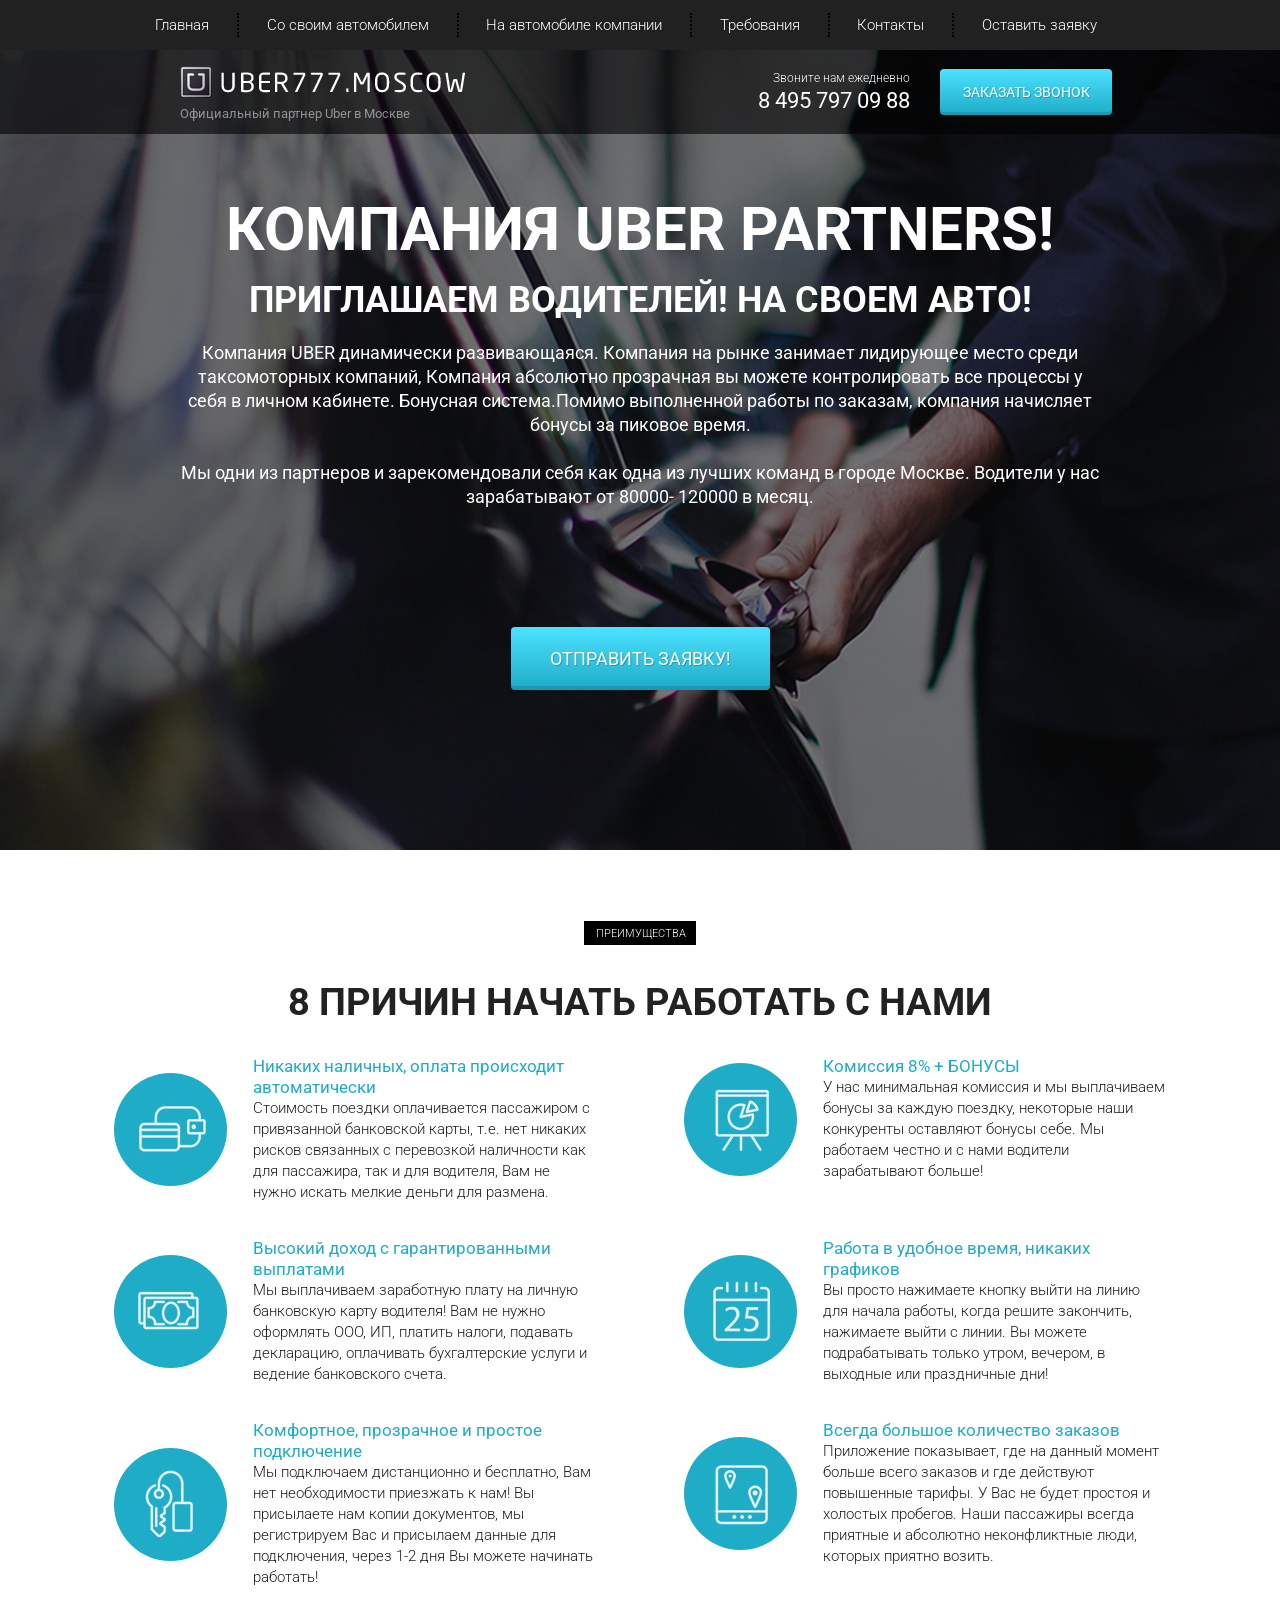
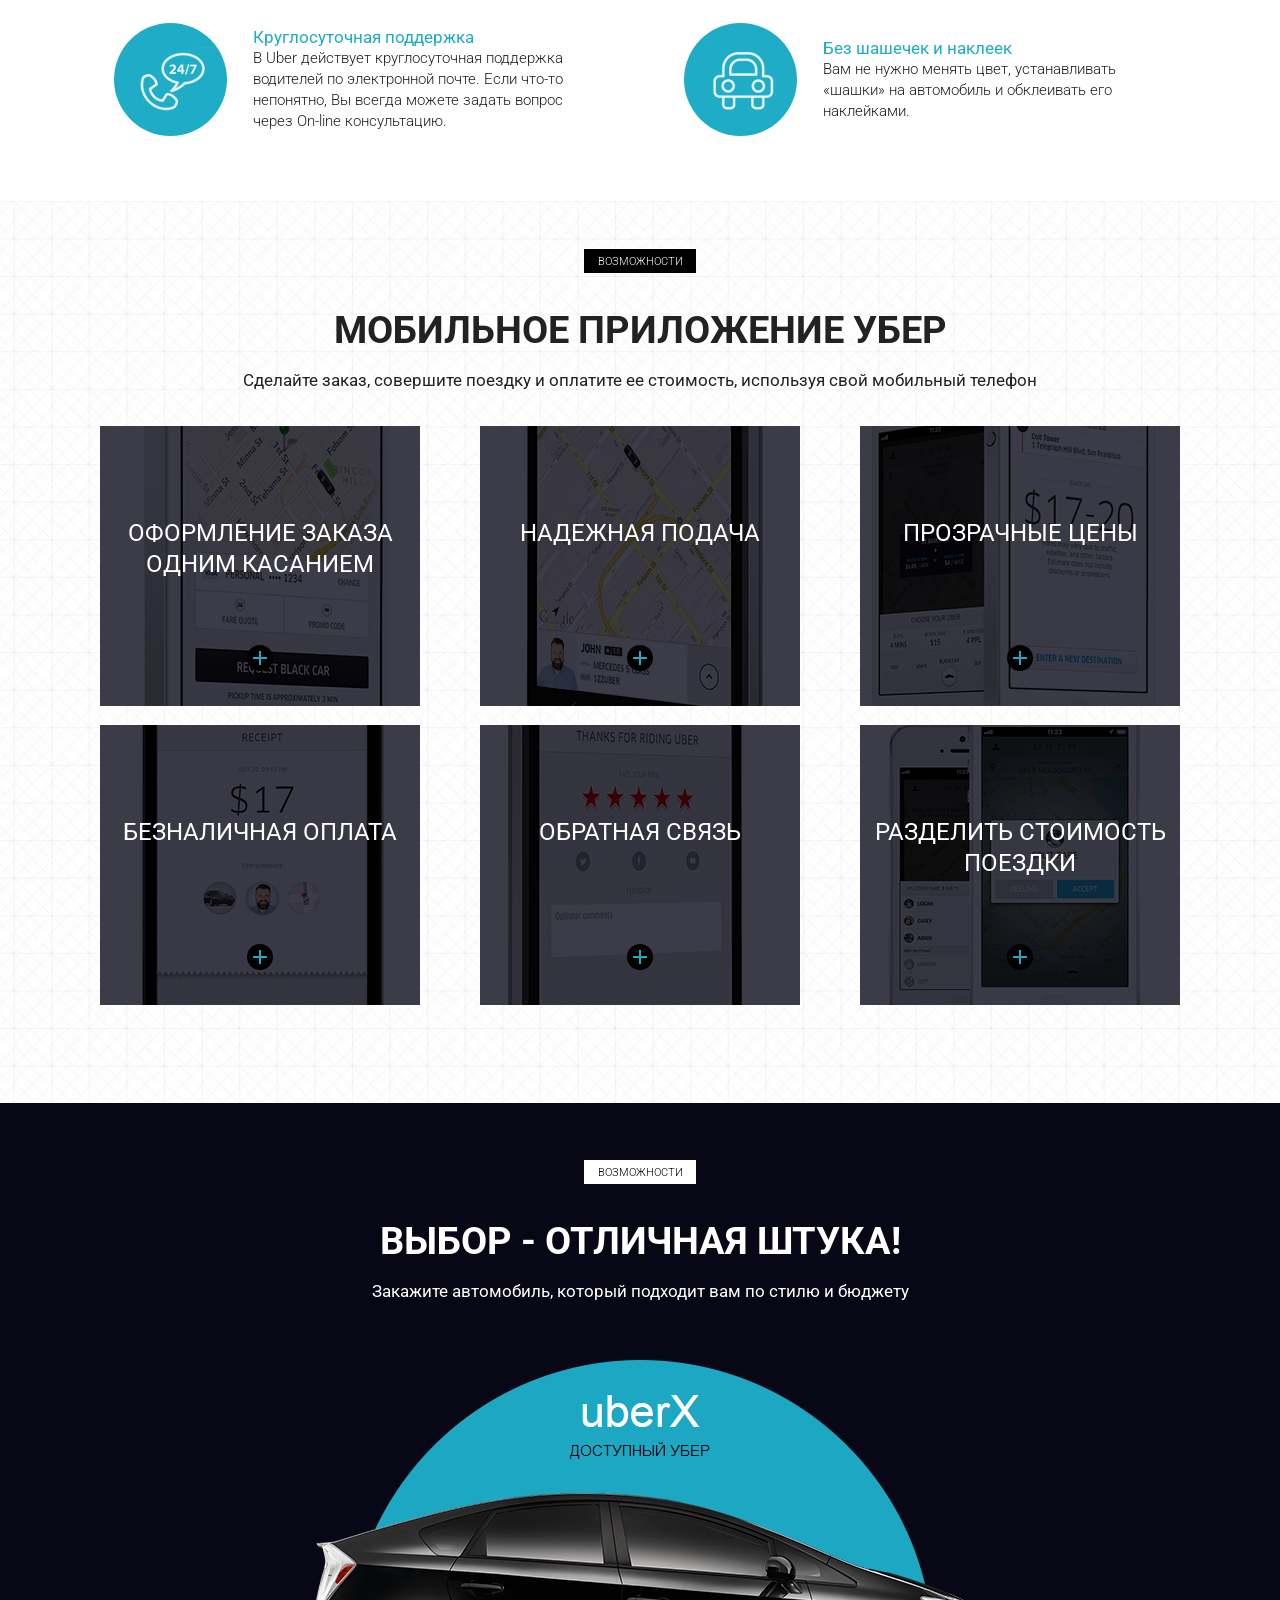
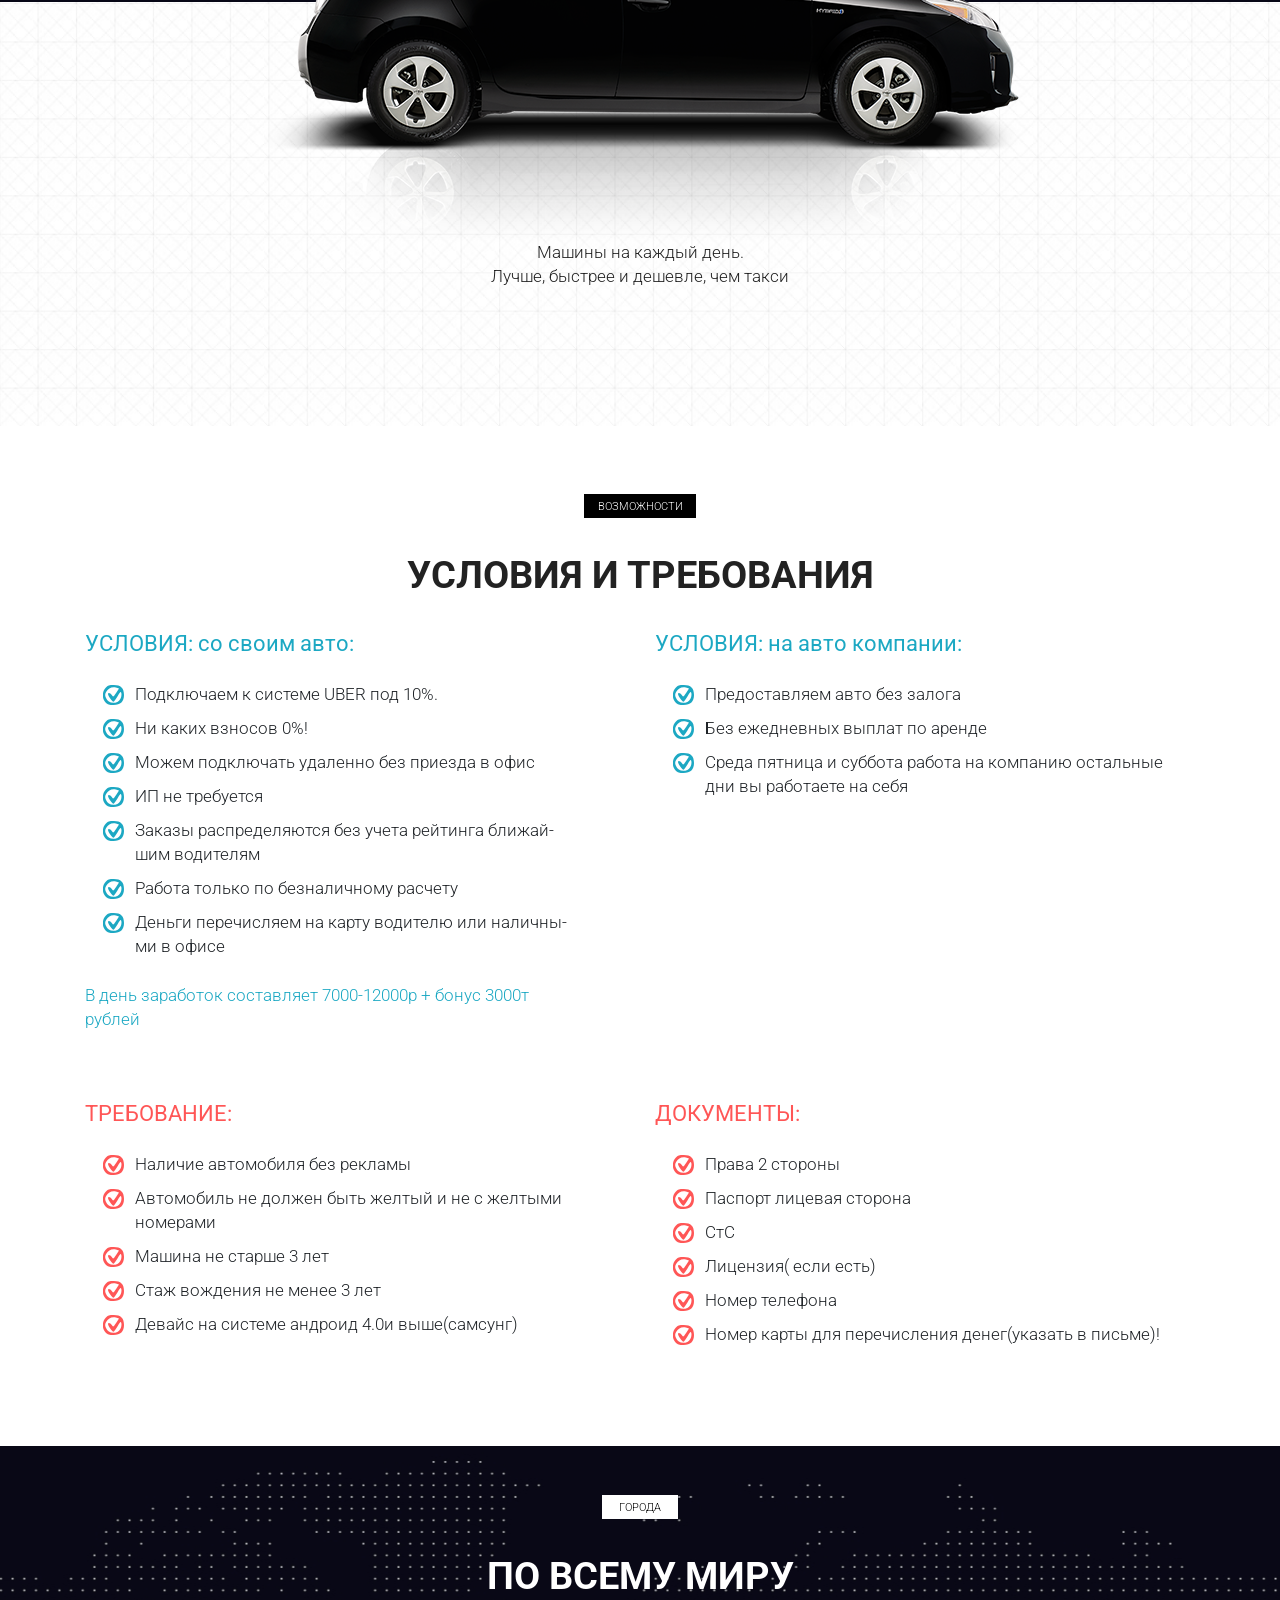
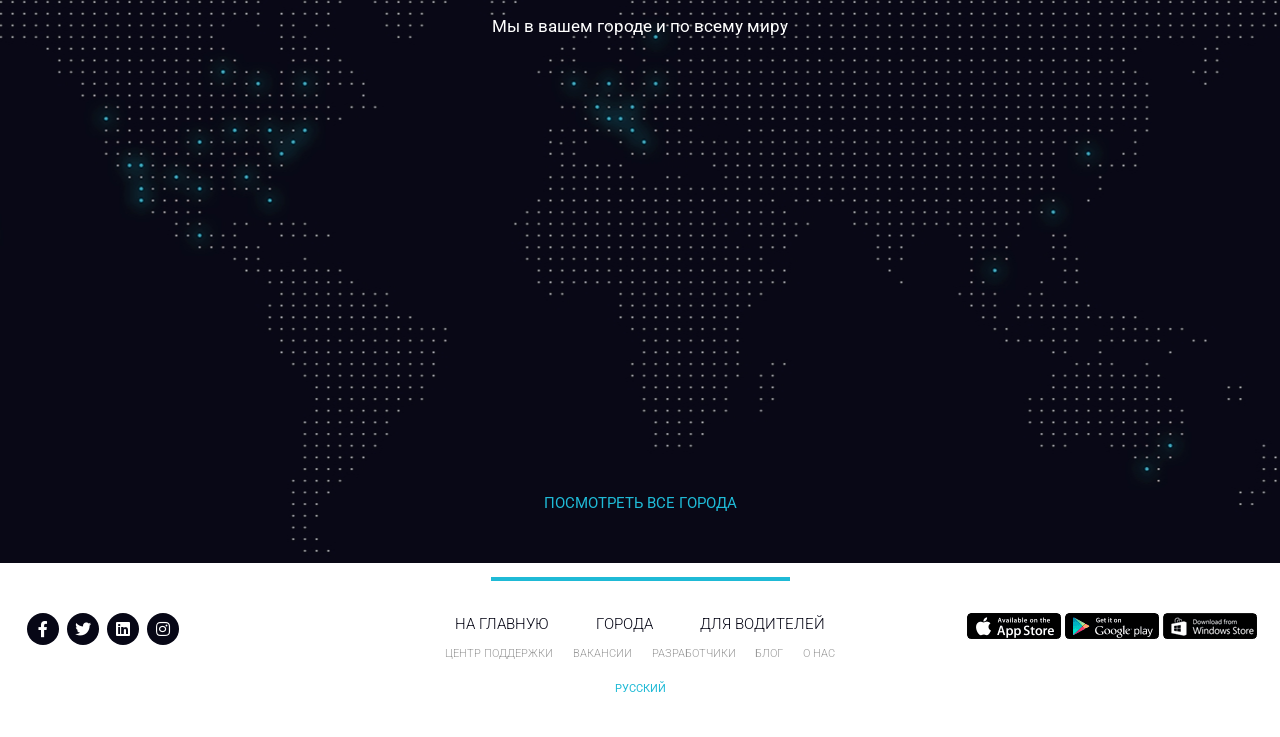
==== index.html @ 76848dfa "Add files via upload" ====
<!DOCTYPE html>
<html lang="ru">

<head>
    <meta charset="UTF-8">
    <meta name="viewport" content="width=device-width, initial-scale=1.0">
    <meta http-equiv="X-UA-Compatible" content="ie=edge">
    <title>Uber</title>
    <link href="https://fonts.googleapis.com/css?family=Roboto:300,400,700&amp;subset=cyrillic-ext" rel="stylesheet">
    <link rel="stylesheet" href="css/bootstrap-reboot.min.css">
    <link rel="stylesheet" href="css/bootstrap-grid.min.css">
    <link rel="stylesheet" href="https://use.fontawesome.com/releases/v5.8.2/css/all.css"
        integrity="sha384-oS3vJWv+0UjzBfQzYUhtDYW+Pj2yciDJxpsK1OYPAYjqT085Qq/1cq5FLXAZQ7Ay" crossorigin="anonymous">
    <link rel="stylesheet" href="css/style.min.css">
</head>

<body>
    <header>
        <nav>
            <div class="container">
                <ul class="menu">
                    <li class="menu_item"><a href="#" class="menu_link">Главная</a></li>
                    <li class="menu_item"><a href="#require" class="menu_link">Со своим автомобилем</a></li>
                    <li class="menu_item"><a href="#require" class="menu_link">На автомобиле компании</a></li>
                    <li class="menu_item"><a href="#" class="menu_link">Требования</a></li>
                    <li class="menu_item"><a href="#" class="menu_link">Контакты</a></li>
                    <li class="menu_item"><a href="#" class="menu_link">Оставить заявку</a></li>
                </ul>
            </div>
            <div class="hamburger">
                <span></span>
                <span></span>
                <span></span>
            </div>
        </nav>
        <div class="subheader">
            <div class="container">
                <div class="row">
                    <div class="col-6 col-md-4 offset-md-1">
                        <a href="#" class="subheader_logo"><img src="icons/logo.png" alt="logo"></a>
                        <div class="subheader_official">Официальный партнер Uber в Москве</div>
                    </div>

                    <div class="xs-hidden col-md-3 offset-md-1 col-xl-2 offset-xl-2">
                        <div class="subheader_call">Звоните нам ежедневно</div>
                        <a href="tel:84957970988" class="subheader_phone">8 495 797 09 88</a>
                    </div>

                    <div class="col-6 col-md-3">
                        <a href="tel:84957970988" class="xs-visible subheader_phone">8 495 797 09 88</a>
                        <button class="subheader_btn">заказать звонок</button>

                    </div>
                </div>
            </div>
        </div>

    </header>

    <section class="promo">
        <div class="container">
            <div class="row">
                <div class="col-md-12 offset-md-0 col-lg-10 offset-lg-1">
                    <h1 class="promo_header">КОМПАНИЯ UBER PARTNERS!</h1>
                    <h2 class="promo_subheader">ПРИГЛАШАЕМ ВОДИТЕЛЕЙ! НА СВОЕМ АВТО!</h2>
                    <div class="promo_descr">
                        Компания UBER динамически развивающаяся. Компания на рынке занимает лидирующее место среди
                        таксомоторных компаний, Компания абсолютно прозрачная вы можете контролировать все процессы у
                        себя в личном кабинете. Бонуcная система.Помимо выполненной работы по заказам, компания
                        начисляет бонусы за
                        пиковое время.
                        <br><br>
                        Мы одни из партнеров и зарекомендовали себя как одна из лучших команд в городе Москве. Водители
                        у нас
                        зарабатывают от 80000- 120000 в месяц.
                    </div>
                    <button class="promo_btn">ОТПРАВИТЬ ЗАЯВКУ!</button>
                </div>
            </div>
        </div>
    </section>

    <section class="reasons">
        <div class="container">
            <div class="label">преимущества</div>
            <h2 class="title">8 причин начать работать с нами</h2>
            <div class="row">
                <div class="col-md-6">
                    <div class="reasons_block">
                        <div class="reasons_round">
                            <img src="icons/reasons/reason_1.png" alt="reason">
                        </div>
                        <div class="reasons_descr">
                            <div class="reasons_subtitle">Никаких наличных, оплата происходит автоматически</div>
                            <div class="reasons_text">
                                Стоимость поездки оплачивается пассажиром с привязанной банковской карты, т.е. нет
                                никаких рисков связанных с перевозкой наличности как для пассажира, так и для водителя,
                                Вам не нужно искать мелкие деньги для размена.
                            </div>
                        </div>
                    </div>
                </div>
                <div class="col-md-6">
                    <div class="reasons_block">
                        <div class="reasons_round">
                            <img src="icons/reasons/reason_2.png" alt="reason">
                        </div>
                        <div class="reasons_descr">
                            <div class="reasons_subtitle">Комиссия 8% + БОНУСЫ</div>
                            <div class="reasons_text">
                                У нас минимальная комиссия и мы выплачиваем бонусы за каждую поездку, некоторые наши
                                конкуренты оставляют бонусы себе. Мы работаем честно и с нами водители зарабатывают
                                больше!
                            </div>
                        </div>
                    </div>
                </div>
                <div class="col-md-6">
                    <div class="reasons_block">
                        <div class="reasons_round">
                            <img src="icons/reasons/reason_3.png" alt="reason">
                        </div>
                        <div class="reasons_descr">
                            <div class="reasons_subtitle">Высокий доход с гарантированными выплатами</div>
                            <div class="reasons_text">
                                Мы выплачиваем заработную плату на личную банковскую карту водителя! Вам не нужно
                                оформлять ООО, ИП, платить налоги, подавать декларацию, оплачивать бухгалтерские услуги
                                и ведение банковского счета.
                            </div>
                        </div>
                    </div>
                </div>
                <div class="col-md-6">
                    <div class="reasons_block">
                        <div class="reasons_round">
                            <img src="icons/reasons/reason_4.png" alt="reason">
                        </div>
                        <div class="reasons_descr">
                            <div class="reasons_subtitle">Работа в удобное время, никаких графиков</div>
                            <div class="reasons_text">
                                Вы просто нажимаете кнопку выйти на линию для начала работы, когда решите закончить,
                                нажимаете выйти с линии. Вы можете подрабатывать только утром, вечером, в выходные или
                                праздничные дни!
                            </div>
                        </div>
                    </div>
                </div>
                <div class="col-md-6">
                    <div class="reasons_block">
                        <div class="reasons_round">
                            <img src="icons/reasons/reason_5.png" alt="reason">
                        </div>
                        <div class="reasons_descr">
                            <div class="reasons_subtitle">Комфортное, прозрачное и простое подключение</div>
                            <div class="reasons_text">
                                Мы подключаем дистанционно и бесплатно, Вам нет необходимости приезжать к нам! Вы
                                присылаете нам копии документов, мы регистрируем Вас и присылаем данные для подключения,
                                через 1-2 дня Вы можете начинать работать!
                            </div>
                        </div>
                    </div>
                </div>
                <div class="col-md-6">
                    <div class="reasons_block">
                        <div class="reasons_round">
                            <img src="icons/reasons/reason_6.png" alt="reason">
                        </div>
                        <div class="reasons_descr">
                            <div class="reasons_subtitle">Всегда большое количество заказов</div>
                            <div class="reasons_text">
                                Приложение показывает, где на данный момент больше всего заказов и где действуют
                                повышенные тарифы. У Вас не будет простоя и холостых пробегов. Наши пассажиры всегда
                                приятные и абсолютно неконфликтные люди, которых приятно возить.
                            </div>
                        </div>
                    </div>
                </div>
                <div class="col-md-6">
                    <div class="reasons_block">
                        <div class="reasons_round">
                            <img src="icons/reasons/reason_7.png" alt="reason">
                        </div>
                        <div class="reasons_descr">
                            <div class="reasons_subtitle">Круглосуточная поддержка</div>
                            <div class="reasons_text">
                                В Uber действует круглосуточная поддержка водителей по электронной почте. Если что-то
                                непонятно, Вы всегда можете задать вопрос через On-line консультацию.
                            </div>
                        </div>
                    </div>
                </div>
                <div class="col-md-6">
                    <div class="reasons_block">
                        <div class="reasons_round">
                            <img src="icons/reasons/reason_8.png" alt="reason">
                        </div>
                        <div class="reasons_descr">
                            <div class="reasons_subtitle">Без шашечек и наклеек</div>
                            <div class="reasons_text">
                                Вам не нужно менять цвет, устанавливать «шашки» на автомобиль и обклеивать его
                                наклейками.
                            </div>
                        </div>
                    </div>
                </div>
            </div>
        </div>
    </section>

    <section class="mobile">
        <div class="container">
            <div class="label">возможности</div>
            <h2 class="title">мобильное приложение убер</h2>
            <div class="subtitle">Сделайте заказ, совершите поездку и оплатите ее стоимость, используя свой мобильный
                телефон</div>

            <div class="row">
                <div class="col-sm-6 col-md-4">
                    <div class="mobile_item mobile_item_1">
                        <div class="mobile_item_subtitle">
                            оформление заказа одним касанием
                        </div>
                        <div class="mobile_item_plus"></div>
                    </div>
                </div>
                <div class="col-sm-6 col-md-4">
                    <div class="mobile_item mobile_item_2">
                        <div class="mobile_item_subtitle">
                            надежная подача
                        </div>
                        <div class="mobile_item_plus"></div>
                    </div>
                </div>
                <div class="col-sm-6 col-md-4">
                    <div class="mobile_item mobile_item_3">
                        <div class="mobile_item_subtitle">
                            прозрачные цены
                        </div>
                        <div class="mobile_item_plus"></div>
                    </div>
                </div>
                <div class="col-sm-6 col-md-4">
                    <div class="mobile_item mobile_item_4">
                        <div class="mobile_item_subtitle">
                            безналичная оплата
                        </div>
                        <div class="mobile_item_plus"></div>
                    </div>
                </div>
                <div class="col-sm-6 col-md-4">
                    <div class="mobile_item mobile_item_5">
                        <div class="mobile_item_subtitle">
                            обратная связь
                        </div>
                        <div class="mobile_item_plus"></div>
                    </div>
                </div>
                <div class="col-sm-6 col-md-4">
                    <div class="mobile_item mobile_item_6">
                        <div class="mobile_item_subtitle">
                            разделить стоимость поездки
                        </div>
                        <div class="mobile_item_plus"></div>
                    </div>
                </div>
            </div>
        </div>
    </section>

    <section class="choice">
        <div class="container">
            <div class="black"></div>
            <div class="label label_white">возможности</div>
            <h2 class="title title_white title_white_not">Выбор - отличная штука!</h2>
            <div class="subtitle subtitle_white subtitle_white_not">Закажите автомобиль, который подходит вам по стилю и
                бюджету</div>

            <img src="img/car.png" alt="uber car" class="choice_img">
            <div class="choice_descr">
                Машины на каждый день.<br>
                Лучше, быстрее и дешевле, чем такси
            </div>
        </div>
    </section>

    <section class="require" id="require">
        <div class="container">
            <div class="label">возможности</div>
            <h2 class="title">условия и требования</h2>
            <div class="row">
                <div class="col-md-6">
                    <div class="require_block">
                        <div class="require_title">
                            УСЛОВИЯ: со своим авто:
                        </div>
                        <ul class="require_list">
                            <li>Подключаем к системе UBER под 10%.</li>
                            <li>
                                Ни каких взносов 0%!
                            </li>
                            <li>
                                Можем подключать удаленно без приезда в офис
                            </li>
                            <li>
                                ИП не требуется
                            </li>
                            <li>
                                Заказы распределяются без учета рейтинга ближай-<br>шим водителям
                            </li>
                            <li>
                                Работа только по безналичному расчету
                            </li>
                            <li>
                                Деньги перечисляем на карту водителю или наличны-<br>ми в офисе
                            </li>
                        </ul>
                        <div class="require_descr">
                            В день заработок составляет 7000-12000р + бонус 3000т<br> рублей
                        </div>
                    </div>
                </div>
                <div class="col-md-6">
                    <div class="require_block">
                        <div class="require_title">
                            УСЛОВИЯ: на авто компании:
                        </div>
                        <ul class="require_list">
                            <li>
                                Предоставляем авто без залога
                            </li>
                            <li>
                                Без ежедневных выплат по аренде
                            </li>
                            <li>
                                Среда пятница и суббота работа на компанию остальные дни вы работаете на себя
                            </li>
                        </ul>
                    </div>
                </div>
                <div class="col-md-6">
                    <div class="require_block require_block_nmb warning">
                        <div class="require_title">
                            ТРЕБОВАНИЕ:
                        </div>
                        <ul class="require_list">
                            <li>
                                Наличие автомобиля без рекламы
                            </li>
                            <li>
                                Автомобиль не должен быть желтый и не с желтыми номерами
                            </li>
                            <li>
                                Машина не старше 3 лет
                            </li>
                            <li>
                                Стаж вождения не менее 3 лет
                            </li>
                            <li>
                                Девайс на системе андроид 4.0и выше(самсунг)
                            </li>
                        </ul>
                    </div>
                </div>
                <div class="col-md-6">
                    <div class="require_block require_block_nmb warning">
                        <div class="require_title">
                            ДОКУМЕНТЫ:
                        </div>
                        <ul class="require_list">
                            <li>
                                Права 2 стороны
                            </li>
                            <li>
                                Паспорт лицевая сторона
                            </li>
                            <li>
                                СтС
                            </li>
                            <li>
                                Лицензия( если есть)
                            </li>
                            <li>
                                Номер телефона
                            </li>
                            <li>
                                Номер карты для перечисления денег(указать в письме)!
                            </li>
                        </ul>
                    </div>
                </div>
            </div>
        </div>
    </section>

    <section class="world">
        <div class="container">
            <div class="label label_white label_min">города</div>
            <h2 class="title title_white">По всему миру</h2>
            <div class="subtitle subtitle_white">Мы в вашем городе и по всему миру</div>

            <a href="#" class="world_link">посмотреть все города</a>
        </div>
    </section>

    <footer>
        <div class="footer_divider"></div>
        <div class="footer_wrapper">
            <!-- Если не оборачивать каждый блок в обертку - получится криво -->
            <div>
                <div class="footer_social">
                    <a href="#" class="footer_social_item">
                        <i class="fab fa-facebook-f"></i>
                    </a>
                    <a href="#" class="footer_social_item">
                        <i class="fab fa-twitter"></i>
                    </a>
                    <a href="#" class="footer_social_item">
                        <i class="fab fa-linkedin"></i>
                    </a>
                    <a href="#" class="footer_social_item">
                        <i class="fab fa-instagram"></i>
                    </a>
                </div>
            </div>
            <div>
                <div class="footer_links">
                    <div class="footer_links_main">
                        <a href="#">на главную</a>
                        <a href="#">города</a>
                        <a href="#">для водителей</a>
                    </div>
                    <div class="footer_links_sub">
                        <a href="#">центр поддержки</a>
                        <a href="#">вакансии</a>
                        <a href="#">разработчики</a>
                        <a href="#">блог</a>
                        <a href="#">о нас</a>
                    </div>
                    <a href="#" class="footer_links_lang">Русский</a>
                </div>
            </div>
            <div>
                <div class="footer_mobile">
                    <a href="#">
                        <img src="img/app_store.png" alt="App Store">
                    </a>
                    <a href="#">
                        <img src="img/google_play.png" alt="Google play">
                    </a>
                    <a href="#">
                        <img src="img/windows_store.png" alt="Windows store">
                    </a>
                </div>
            </div>
        </div>
    </footer>
    <script src="js/script.js"></script>
</body>

</html>
---- css/style.min.css ----
*{font-family:'Roboto', sans-serif}header{position:relative;height:50px}nav{position:fixed;width:100%;height:50px;background-color:#212121;z-index:5}.hamburger{display:none}.menu{display:-webkit-box;display:-ms-flexbox;display:flex;-webkit-box-pack:justify;-ms-flex-pack:justify;justify-content:space-between;padding:13px 70px;margin:0;list-style-type:none}.menu_link{color:#ffffff;font-size:15px;font-weight:300}.menu_link:hover{text-decoration:none;color:#1eacc7}.menu_item{border-right:2px dotted black;padding-right:28px}.menu_item:last-child{border-right:none}.subheader{position:absolute;top:50px;width:100%;height:84px;background-color:rgba(0,0,0,0.6)}.subheader_logo{display:block;max-width:100%;margin-top:16px}.subheader_official{margin-top:6px;opacity:0.5;color:#ffffff;font-size:13px;font-weight:400}.subheader_call{color:#ffffff;font-size:12px;font-weight:300;margin-top:19px;text-align:right}.subheader_phone{display:block;margin-top:8px;color:#ffffff;font-size:22px;font-weight:400;text-transform:uppercase;text-align:right;line-height:12px}.subheader_phone:hover{text-decoration:none;color:#fff}.subheader_btn{margin-top:19px;width:172px;height:46px;-webkit-box-shadow:inset 0 -3px 0 rgba(0,0,0,0.12);box-shadow:inset 0 -3px 0 rgba(0,0,0,0.12);border:none;border-radius:4px;background-image:-webkit-gradient(linear, left bottom, left top, from(#1eacc7), to(#4ce2ff));background-image:linear-gradient(to top, #1eacc7 0%, #4ce2ff 100%);text-shadow:1px 1px 0 rgba(0,0,0,0.21);color:#ffffff;font-size:14px;font-weight:400;text-transform:uppercase}.subheader_btn:hover{background-image:none;background-color:#1eacc7}.promo{min-height:800px;background:url("../img/bg/main_bg.jpg") center center/cover no-repeat;padding:150px 0 135px 0}.promo_header{color:#ffffff;font-weight:700;text-transform:uppercase;font-size:60px;line-height:60px;margin:0;text-align:center}.promo_subheader{color:#ffffff;font-weight:700;text-transform:uppercase;font-size:36px;line-height:36px;margin:0;margin-top:22px;text-align:center}.promo_descr{color:#ffffff;font-size:18px;font-weight:400;line-height:24px;text-align:center;margin-top:23px}.promo_btn{display:block;margin:118px auto 0 auto;width:259px;height:63px;-webkit-box-shadow:inset 0 -4px 0 rgba(0,0,0,0.12);box-shadow:inset 0 -4px 0 rgba(0,0,0,0.12);border:none;border-radius:4px;background-image:-webkit-gradient(linear, left bottom, left top, from(#1eacc7), to(#4ce2ff));background-image:linear-gradient(to top, #1eacc7 0%, #4ce2ff 100%);text-shadow:1px 1px 0 rgba(0,0,0,0.21);color:#ffffff;font-size:18px;font-weight:400;text-transform:uppercase}.promo_btn:hover{background-image:none;background-color:#1eacc7}.reasons{padding:71px 0 65px 0}.reasons_block{display:-webkit-box;display:-ms-flexbox;display:flex;-webkit-box-pack:center;-ms-flex-pack:center;justify-content:center;-webkit-box-align:center;-ms-flex-align:center;align-items:center;margin-top:35px}.reasons_round{display:-webkit-box;display:-ms-flexbox;display:flex;-webkit-box-pack:center;-ms-flex-pack:center;justify-content:center;-webkit-box-align:center;-ms-flex-align:center;align-items:center;margin-right:26px;width:113px;height:113px;background-color:#1eacc7;border-radius:100%}.reasons_descr{width:343px}.reasons_subtitle{line-height:21px;color:#1eacc7;font-size:17px;font-weight:400}.reasons_text{color:#202020;font-size:15px;font-weight:300;line-height:21px}.label{position:relative;margin:0 auto;height:24px;width:112px;padding:5px 12px;background-color:#000000;color:#ffffff;font-size:11px;font-weight:300;text-transform:uppercase;text-align:center;z-index:2}.label_white{background-color:#fff;color:#000}.label_min{width:76px}.title{position:relative;margin-bottom:0;margin-top:38px;color:#222222;font-size:38px;line-height:38px;font-weight:700;text-transform:uppercase;text-align:center;z-index:2}.title_white{color:#fff}.subtitle{position:relative;margin-top:19px;color:#222222;font-size:17px;font-weight:400;text-align:center;z-index:2}.subtitle_white{color:#fff}.mobile{min-height:864px;padding:48px 0 79px 0;background:url("../img/bg/mobile_app.png") center center/cover no-repeat}.mobile .row{margin-top:32px}.mobile_item{position:relative;width:320px;height:280px;margin:0 auto;margin-bottom:19px;padding-top:92px}.mobile_item_1{background:url("../img/bg/mobile_screen_1.jpg") center center/cover no-repeat}.mobile_item_2{background:url("../img/bg/mobile_screen_2.jpg") center center/cover no-repeat}.mobile_item_3{background:url("../img/bg/mobile_screen_3.jpg") center center/cover no-repeat}.mobile_item_4{background:url("../img/bg/mobile_screen_4.jpg") center center/cover no-repeat}.mobile_item_5{background:url("../img/bg/mobile_screen_5.jpg") center center/cover no-repeat}.mobile_item_6{background:url("../img/bg/mobile_screen_6.jpg") center center/cover no-repeat}.mobile_item_subtitle{color:#ffffff;font-size:24px;font-weight:400;line-height:31px;text-transform:uppercase;text-align:center}.mobile_item_plus{display:-webkit-box;display:-ms-flexbox;display:flex;-webkit-box-pack:center;-ms-flex-pack:center;justify-content:center;-webkit-box-align:center;-ms-flex-align:center;align-items:center;position:absolute;bottom:35px;left:50%;-webkit-transform:translateX(-50%);transform:translateX(-50%);width:26px;height:26px;background-color:#000000;margin:0 auto;border-radius:100%;cursor:pointer}.mobile_item_plus:before{content:'';display:block;width:14px;height:2px;background-color:#1eacc7;-webkit-transition:0.3s all;transition:0.3s all}.mobile_item_plus:after{content:'';position:absolute;left:50%;-webkit-transform:translateX(-50%);transform:translateX(-50%);display:block;height:14px;width:2px;background-color:#1eacc7;-webkit-transition:0.3s all;transition:0.3s all}.mobile_item_plus:hover:before,.mobile_item_plus:hover:after{background-color:#ff5656}.choice{position:relative;min-height:895px;padding:57px 0 138px 0;background:url("../img/bg/mobile_app.png") center center/cover no-repeat}.choice .black{position:absolute;top:0;left:0;height:499px;width:100%;background-color:#070716;z-index:1}.choice_img{position:relative;display:block;margin:56px auto 0 auto;z-index:2}.choice_descr{text-align:center;color:#222222;font-size:17px;font-weight:300;line-height:24px}.require{padding:68px 0 84px 0}.require_block{margin:33px 0}.require_block_nmb{margin-bottom:0px}.require_title{color:#1ca8c3;font-size:22px;font-weight:400}.require_list{list-style-type:none;padding-left:50px;margin-top:22px}.require_list li{position:relative;font-size:17px;font-weight:300;line-height:24px;margin-bottom:10px}.require_list li:before{content:'';display:block;position:absolute;left:-32px;top:3px;width:21px;height:20px;background:url("../icons/check_blue.svg") center center/cover no-repeat}.require_descr{margin-top:25px;font-size:17px;font-weight:300;line-height:24px;color:#1ca8c3}.require .warning .require_title{color:#ff5656}.require .warning .require_list li:before{background:url("../icons/check_red.svg") center center/cover no-repeat}.world{position:relative;min-height:717px;padding:49px 0;background:url("../img/bg/map.jpg") center center/cover no-repeat}.world_link{position:absolute;left:50%;-webkit-transform:translateX(-50%);transform:translateX(-50%);bottom:49px;text-align:center;font-size:15px;font-weight:400;text-transform:uppercase;color:#1fbad6}.world_link:hover{text-decoration:none;color:#fff}footer{padding:14px 23px 39px 23px}footer a:hover{text-decoration:none}.footer_divider{width:299px;height:4px;background-color:#1fbad6;margin:0 auto}.footer_wrapper{display:-webkit-box;display:-ms-flexbox;display:flex;-webkit-box-pack:justify;-ms-flex-pack:justify;justify-content:space-between;-webkit-box-align:start;-ms-flex-align:start;align-items:flex-start;padding-top:32px}.footer_wrapper>div{width:33%}.footer_wrapper>div:nth-child(3){display:-webkit-box;display:-ms-flexbox;display:flex;-webkit-box-pack:end;-ms-flex-pack:end;justify-content:flex-end}.footer_social{width:160px;display:-webkit-box;display:-ms-flexbox;display:flex;-webkit-box-pack:justify;-ms-flex-pack:justify;justify-content:space-between}.footer_social_item{display:-webkit-box;display:-ms-flexbox;display:flex;-webkit-box-pack:center;-ms-flex-pack:center;justify-content:center;-webkit-box-align:center;-ms-flex-align:center;align-items:center;margin:0 4px;width:32px;height:32px;background-color:#070716;border-radius:100%}.footer_social_item i{color:#fff}.footer_links{width:390px;margin:0 auto}.footer_links_main{display:-webkit-box;display:-ms-flexbox;display:flex;-webkit-box-pack:justify;-ms-flex-pack:justify;justify-content:space-between;padding:0 10px}.footer_links_main a{color:#070716;font-size:15px;font-weight:300;text-transform:uppercase}.footer_links_sub{display:-webkit-box;display:-ms-flexbox;display:flex;-webkit-box-pack:justify;-ms-flex-pack:justify;justify-content:space-between;margin-top:10px}.footer_links_sub a{color:#999999;font-size:11px;font-weight:300;text-transform:uppercase}.footer_links_lang{display:block;margin:0 auto;color:#1fbad6;font-size:11px;font-weight:400;margin-top:19px;text-transform:uppercase;text-align:center}.xs-visible{display:none}@media (max-width: 1200px){.menu_item{padding-right:20px}.menu_link{font-size:13px}.promo_header{font-size:50px}.reasons_descr{width:315px}.reasons_block{-webkit-box-align:start;-ms-flex-align:start;align-items:flex-start}.mobile_item{width:290px}.mobile_item_subtitle{font-size:20px}.choice{padding:57px 0;min-width:840px}.require br{display:none}.footer_wrapper>div{width:47%}.footer_wrapper>div:nth-child(1){width:25%}.footer_wrapper>div:nth-child(3){width:25%;display:-webkit-box;display:-ms-flexbox;display:flex;-webkit-box-pack:end;-ms-flex-pack:end;justify-content:flex-end}.footer_mobile{display:-webkit-box;display:-ms-flexbox;display:flex}.footer_mobile a{margin:0 3px}.footer_mobile a img{width:100%}}@media (max-width: 991px){.menu_item{padding-right:8px}.menu_link{font-size:10px}.subheader_logo img{width:100%}.subheader_official{font-size:11px}.subheader_phone{font-size:18px}.subheader_btn{width:100%;margin-top:21px;height:40px}.promo_header{font-size:40px}.promo_subheader{font-size:27px}.reasons_descr{margin-top:20px}.reasons_round{margin-right:0}.reasons_block{-webkit-box-orient:vertical;-webkit-box-direction:normal;-ms-flex-direction:column;flex-direction:column;-webkit-box-align:center;-ms-flex-align:center;align-items:center}.mobile{min-height:830px;padding:35px 0 60px 0}.mobile_item{width:215px;height:235px}.mobile_item_subtitle{line-height:25px;font-size:16px}.choice{min-width:100%;min-height:720px}.choice_img{width:100%}.footer_links_main{-webkit-box-pack:start;-ms-flex-pack:start;justify-content:flex-start}.footer_links_main a{margin-right:24px}.footer_links_sub{-webkit-box-pack:start;-ms-flex-pack:start;justify-content:flex-start}.footer_links_sub a{margin-right:10px}}@media (max-width: 767px){.title{font-size:27px}.menu{position:fixed;-webkit-box-orient:vertical;-webkit-box-direction:normal;-ms-flex-direction:column;flex-direction:column;-webkit-box-pack:center;-ms-flex-pack:center;justify-content:center;-webkit-box-align:center;-ms-flex-align:center;align-items:center;top:0;left:-100%;width:50%;height:100vh;padding:20px 15px;background-color:rgba(0,0,0,0.8);-webkit-transition:0.6s all;transition:0.6s all}.menu_active{left:0}.menu_item{padding-right:0;border:none;margin:10px 0}.menu_link{font-size:20px}.choice_img{width:100%}.hamburger{display:block;position:absolute;right:10px;top:50%;-webkit-transform:translateY(-50%);transform:translateY(-50%);width:26px;height:12px}.hamburger span{display:block;height:2px;width:100%;background-color:#fff;margin-bottom:2px;-webkit-transition:0.5s all;transition:0.5s all}.hamburger_active span{margin-bottom:-2px}.hamburger_active span:nth-child(1){-webkit-transform:translateY(3px) rotate(-45deg);transform:translateY(3px) rotate(-45deg)}.hamburger_active span:nth-child(2){display:none}.hamburger_active span:nth-child(3){-webkit-transform:translateY(3px) rotate(45deg);transform:translateY(3px) rotate(45deg)}.xs-hidden{display:none}.xs-visible{display:block}.subheader_phone{display:block;font-weight:400;font-size:16px;text-transform:uppercase;color:#FFFFFF;text-align:center;margin-top:10px}.subheader_btn{display:block;width:200px;height:40px;margin:0 auto;margin-top:10px}.promo_header{line-height:45px}.reasons{padding:70px 0 40px 0}.reasons_descr{width:85%}.reasons_subtitle{text-align:center}.mobile_item{width:240px}.choice{min-height:720px}footer{position:relative;min-height:254px;padding:18px 10px 29px 10px}footer .footer_divider{width:255px}footer .footer_social{position:absolute;width:165px;bottom:72px;right:50%;-webkit-transform:translateX(50%);transform:translateX(50%)}footer .footer_wrapper>div:nth-child(3){width:100%;-webkit-box-pack:center;-ms-flex-pack:center;justify-content:center;margin-top:55px}footer .footer_mobile{width:260px;height:24px}footer .footer_wrapper{display:block;padding-top:23px}footer .footer_wrapper>div{width:100%}footer .footer_links{width:100%}footer .footer_links_main{-webkit-box-pack:justify;-ms-flex-pack:justify;justify-content:space-between;padding:0 60px}footer .footer_links_main a{font-size:14px;margin:0 auto}footer .footer_links_sub{width:246px;-ms-flex-wrap:wrap;flex-wrap:wrap;-webkit-box-pack:justify;-ms-flex-pack:justify;justify-content:space-between;margin:20px auto 0}}@media (max-width: 575px){nav{height:30px}header{height:30px}.subheader{height:60px;top:30px}.subheader_official{display:none}.subheader_logo{margin-top:18px}.subheader_phone{font-weight:400;font-size:11px;margin-top:13px;text-transform:uppercase}.subheader_btn{width:110px;height:20px;font-size:9px;margin-top:8px}.promo{min-height:400px;padding:73px 0 35px 0}.promo_descr{display:none}.promo_header{font-size:30px;padding:0 24px;line-height:35px}.promo_subheader{font-size:20px;padding:0 10px;margin-top:33px;line-height:30px}.promo_btn{width:210px;height:50px;margin-top:72px}.menu{width:85%}.menu_item{width:100%;text-align:center;padding:5px 0}.menu_link{display:block}.reasons{padding:22px 0 36px 0}.reasons_block{margin-top:26px}.reasons_round{width:100px;height:100px}.reasons_descr{width:100%;margin-top:24px}.title{margin-top:16px;font-size:15px;line-height:16px}.title_white_not{display:none}.subtitle_white_not{display:none}.subtitle{font-size:15px;margin-top:15px}.mobile{padding:35px 0 27px 0}.mobile_item{padding:92px 5px 0 5px}.mobile_item_subtitle{font-size:14px}.choice{padding:25px 0;min-height:392px}.choice .black{height:392px}.choice_descr{position:relative;color:#fff;z-index:2}.require{padding:23px 0 30px 0}.require_title{font-size:16px}.require_list li{font-size:13px;line-height:20px}.require_descr{font-size:14px;margin-top:20px}.require_block{margin:20px 0}.world{min-height:360px;padding:24px 0 29px 0}.world_link{font-size:12px;bottom:30px}footer{position:relative;min-height:254px;padding:18px 10px 29px 10px}footer .footer_divider{width:255px}footer .footer_social{position:absolute;width:165px;bottom:72px;right:50%;-webkit-transform:translateX(50%);transform:translateX(50%)}footer .footer_wrapper>div:nth-child(3){width:100%;-webkit-box-pack:center;-ms-flex-pack:center;justify-content:center;margin-top:55px}footer .footer_mobile{width:260px;height:24px}footer .footer_wrapper{display:block;padding-top:23px}footer .footer_wrapper>div{width:100%}footer .footer_links{width:100%}footer .footer_links_main{padding:0px}footer .footer_links_main a{font-size:14px}footer .footer_links_sub{width:246px;-ms-flex-wrap:wrap;flex-wrap:wrap;-webkit-box-pack:justify;-ms-flex-pack:justify;justify-content:space-between;margin:0 auto}}
/*# sourceMappingURL=style.min.css.map */
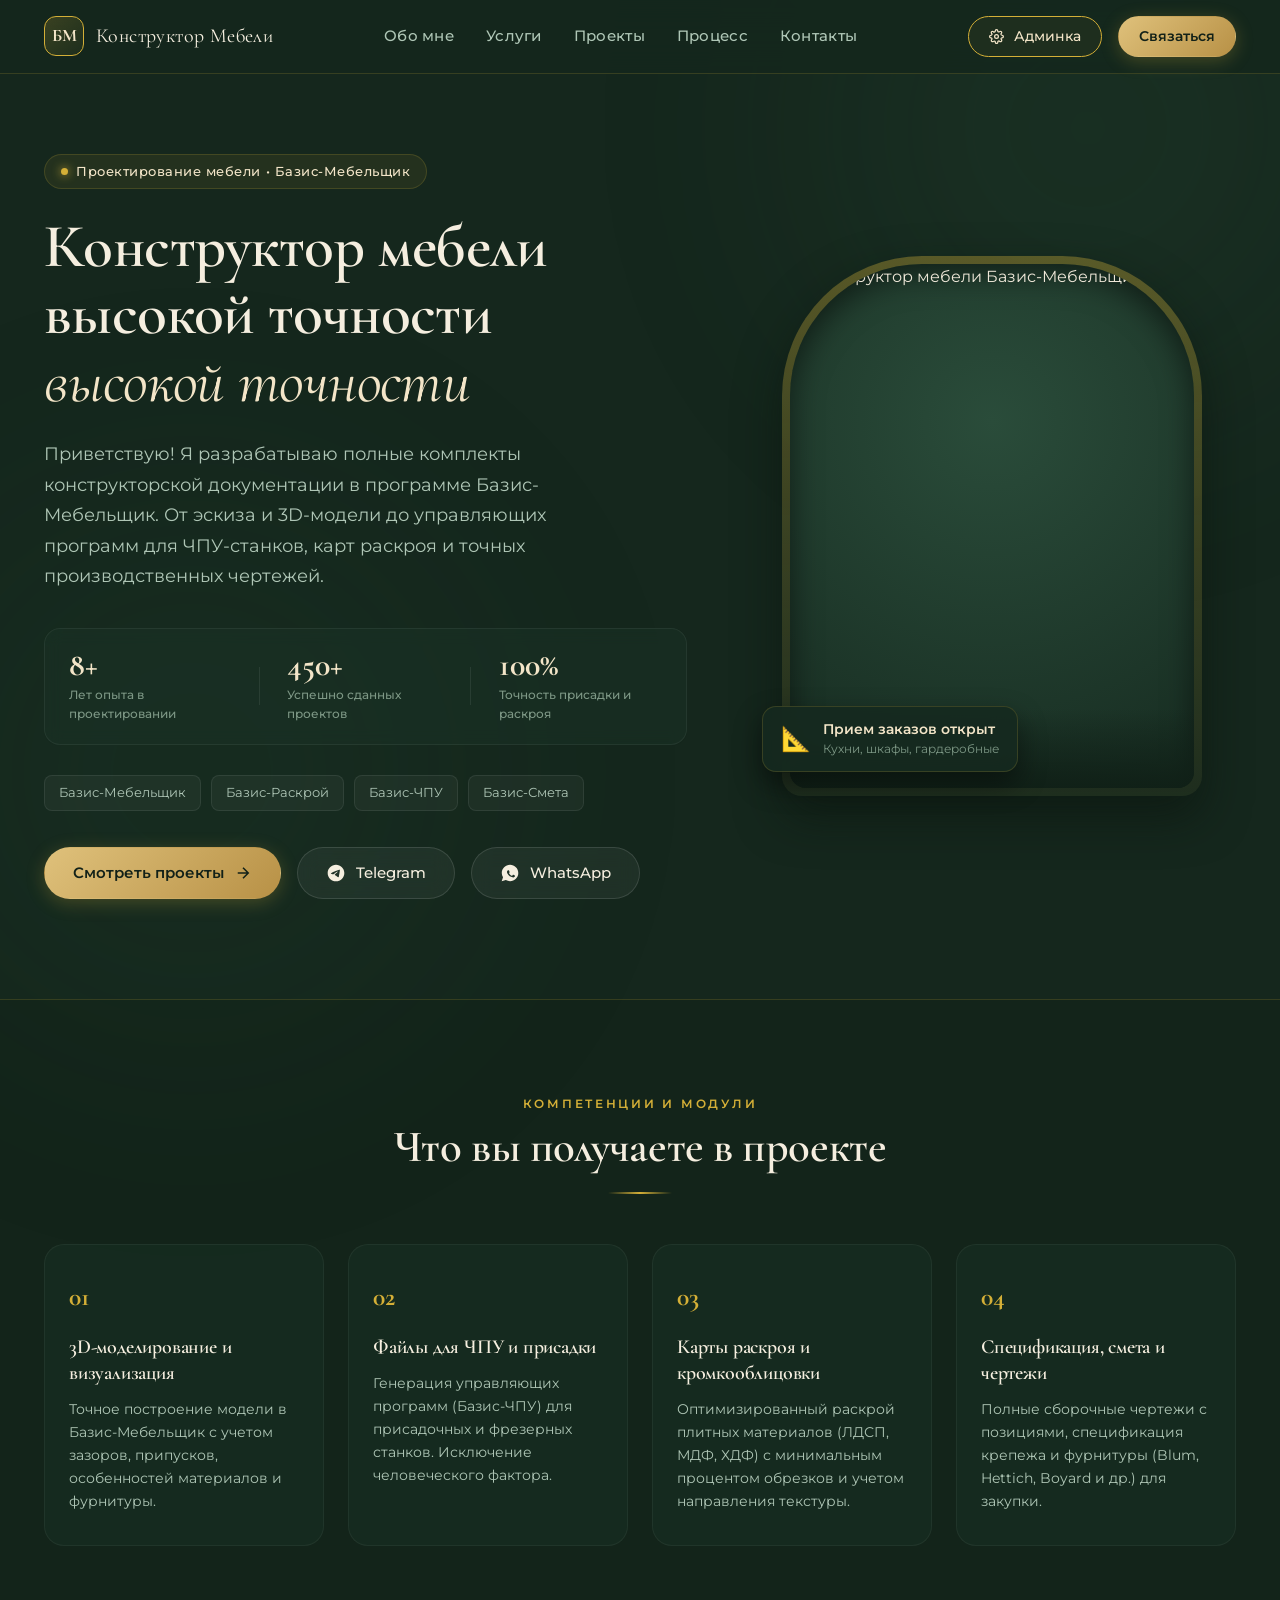
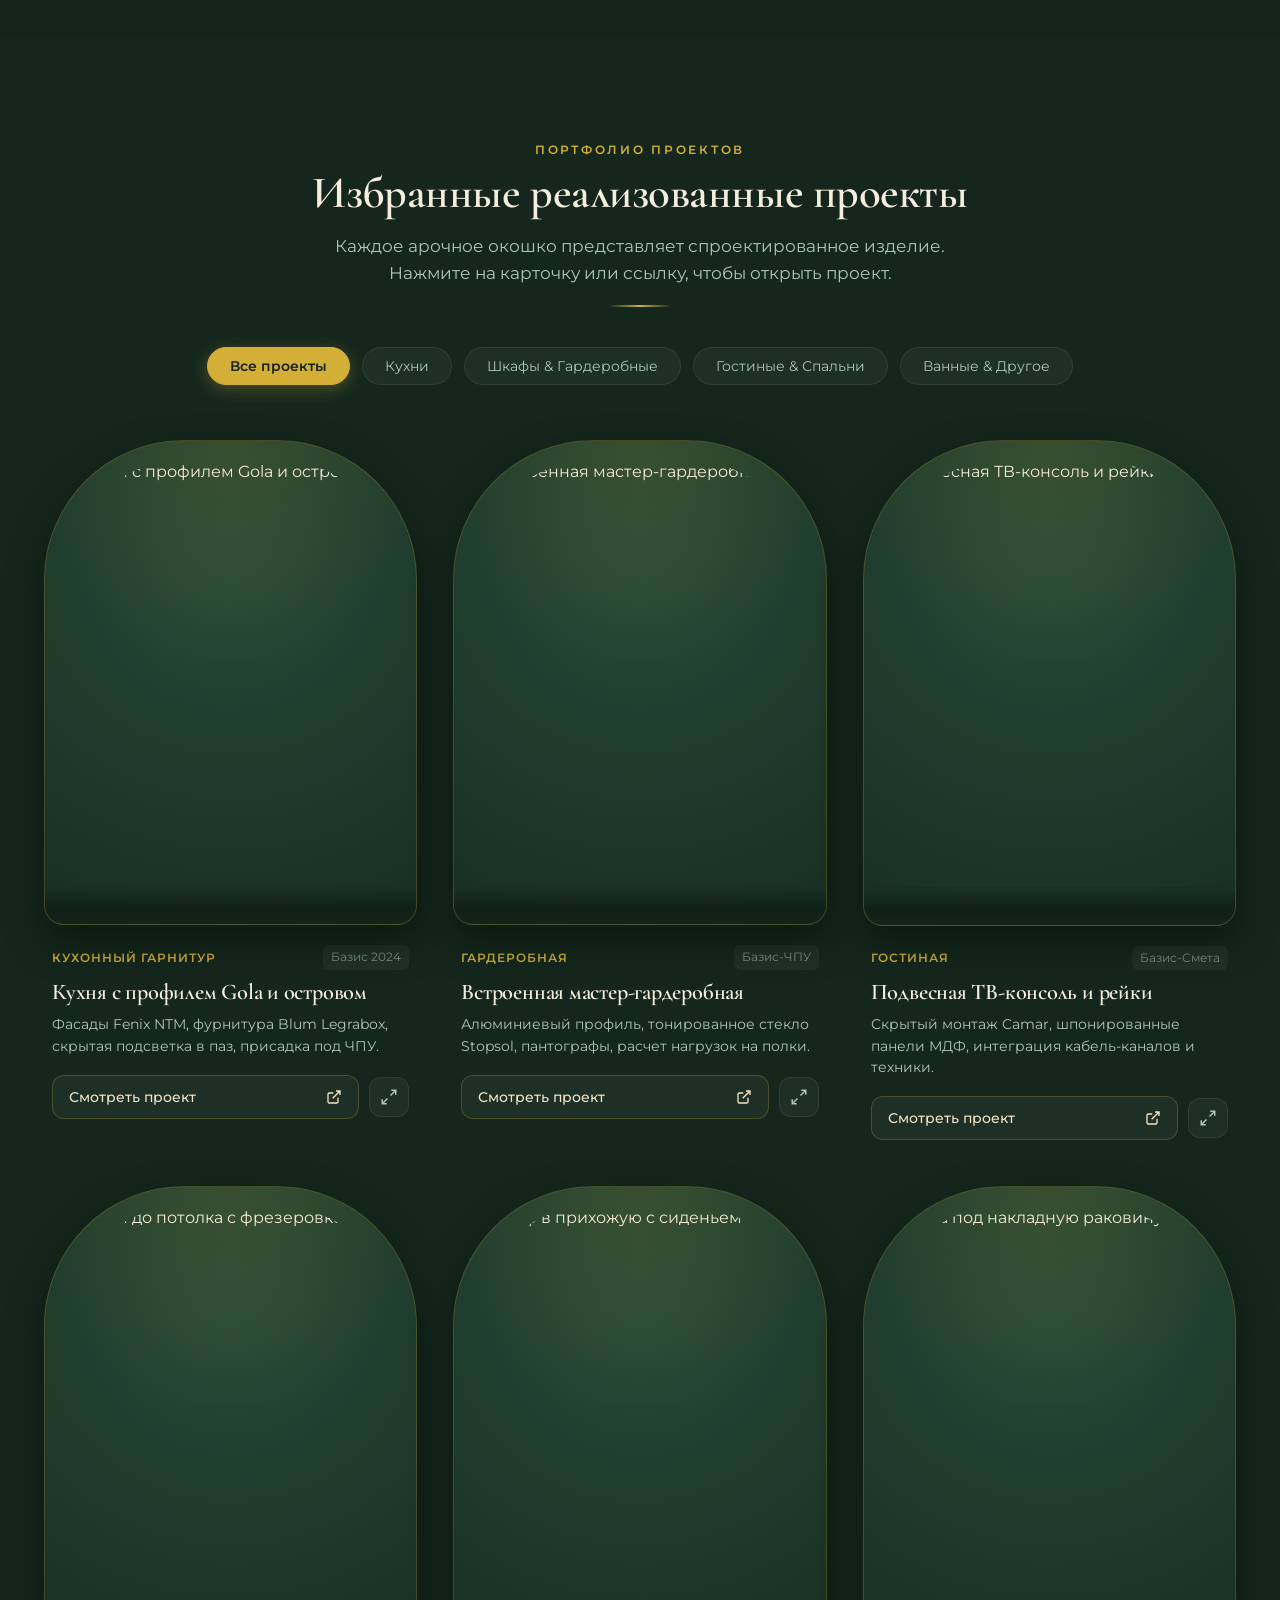
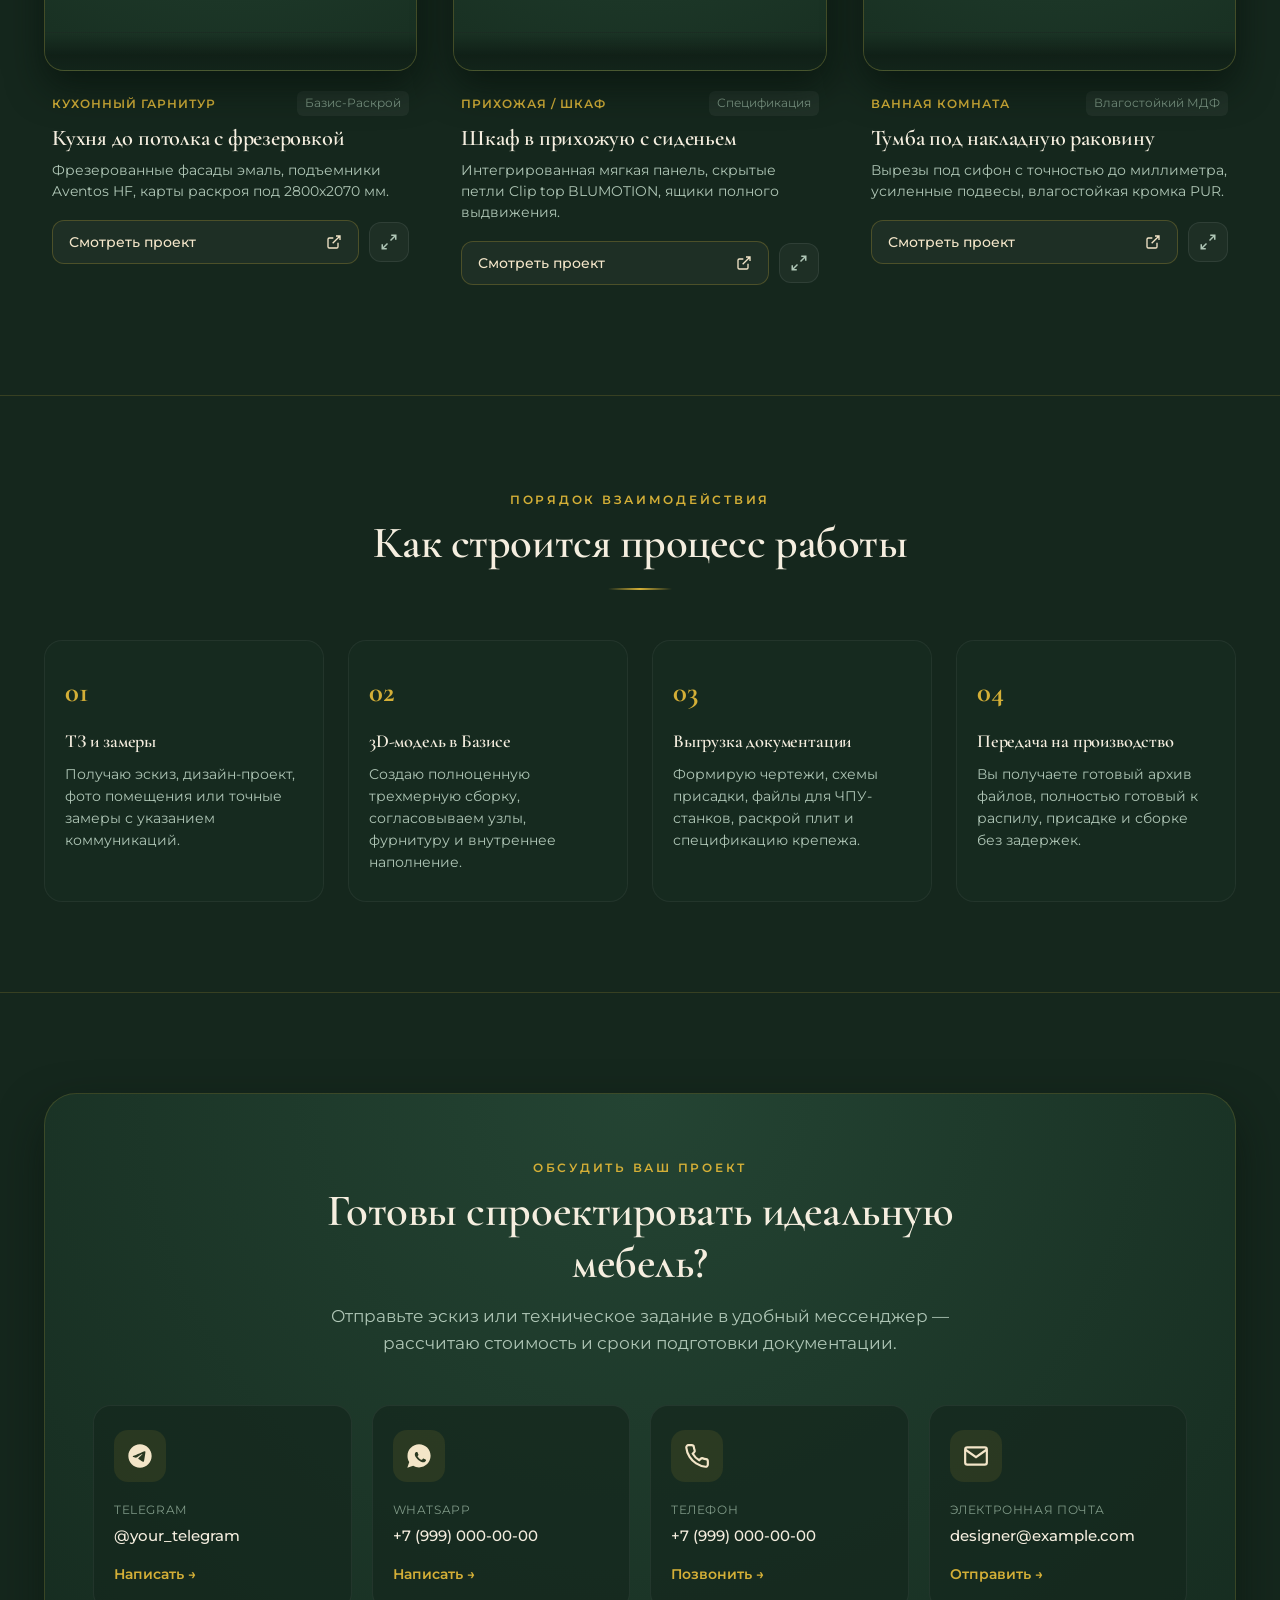
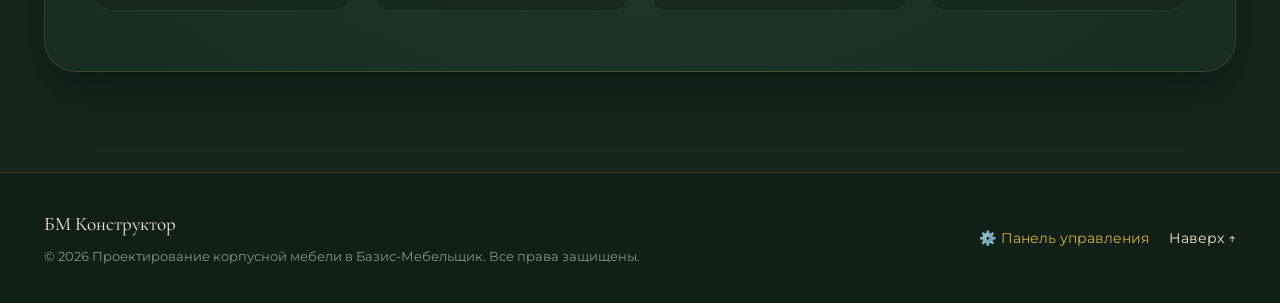
==== commit 415204b6: "Add files via upload" ====
--- a/index.html
+++ b/index.html
@@ -1,460 +1,373 @@
 <!DOCTYPE html>
 <html lang="ru">
-
 <head>
-    <meta charset="UTF-8">
-    <meta name="viewport" content="width=device-width, initial-scale=1.0">
-    <meta http-equiv="X-UA-Compatible" content="ie=edge">
-    <title>Uber</title>
-    <link href="https://fonts.googleapis.com/css?family=Roboto:300,400,700&amp;subset=cyrillic-ext" rel="stylesheet">
-    <link rel="stylesheet" href="css/bootstrap-reboot.min.css">
-    <link rel="stylesheet" href="css/bootstrap-grid.min.css">
-    <link rel="stylesheet" href="https://use.fontawesome.com/releases/v5.8.2/css/all.css"
-        integrity="sha384-oS3vJWv+0UjzBfQzYUhtDYW+Pj2yciDJxpsK1OYPAYjqT085Qq/1cq5FLXAZQ7Ay" crossorigin="anonymous">
-    <link rel="stylesheet" href="css/style.min.css">
+  <meta charset="UTF-8">
+  <meta name="viewport" content="width=device-width, initial-scale=1.0">
+  <title>Конструктор Корпусной Мебели | Проектирование в Базис-Мебельщик</title>
+  <meta name="description" content="Инженер-конструктор корпусной мебели. Проектирование в Базис-Мебельщик, подготовка файлов для ЧПУ, карт раскроя, смет и чертежей.">
+  
+  <!-- Google Fonts: Cormorant Garamond & Montserrat -->
+  <link rel="preconnect" href="https://fonts.googleapis.com">
+  <link rel="preconnect" href="https://fonts.gstatic.com" crossorigin>
+  <link href="https://fonts.googleapis.com/css2?family=Cormorant+Garamond:ital,wght@0,400;0,500;0,600;0,700;1,400&family=Montserrat:wght@300;400;500;600;700&display=swap" rel="stylesheet">
+  
+  <link rel="stylesheet" href="style.css">
 </head>
-
 <body>
-    <header>
-        <nav>
-            <div class="container">
-                <ul class="menu">
-                    <li class="menu_item"><a href="#" class="menu_link">Главная</a></li>
-                    <li class="menu_item"><a href="#require" class="menu_link">Со своим автомобилем</a></li>
-                    <li class="menu_item"><a href="#require" class="menu_link">На автомобиле компании</a></li>
-                    <li class="menu_item"><a href="#" class="menu_link">Требования</a></li>
-                    <li class="menu_item"><a href="#" class="menu_link">Контакты</a></li>
-                    <li class="menu_item"><a href="#" class="menu_link">Оставить заявку</a></li>
-                </ul>
-            </div>
-            <div class="hamburger">
-                <span></span>
-                <span></span>
-                <span></span>
-            </div>
-        </nav>
-        <div class="subheader">
-            <div class="container">
-                <div class="row">
-                    <div class="col-6 col-md-4 offset-md-1">
-                        <a href="#" class="subheader_logo"><img src="icons/logo.png" alt="logo"></a>
-                        <div class="subheader_official">Официальный партнер Uber в Москве</div>
-                    </div>
-
-                    <div class="xs-hidden col-md-3 offset-md-1 col-xl-2 offset-xl-2">
-                        <div class="subheader_call">Звоните нам ежедневно</div>
-                        <a href="tel:84957970988" class="subheader_phone">8 495 797 09 88</a>
-                    </div>
-
-                    <div class="col-6 col-md-3">
-                        <a href="tel:84957970988" class="xs-visible subheader_phone">8 495 797 09 88</a>
-                        <button class="subheader_btn">заказать звонок</button>
-
-                    </div>
-                </div>
-            </div>
-        </div>
-
-    </header>
-
-    <section class="promo">
-        <div class="container">
-            <div class="row">
-                <div class="col-md-12 offset-md-0 col-lg-10 offset-lg-1">
-                    <h1 class="promo_header">КОМПАНИЯ UBER PARTNERS!</h1>
-                    <h2 class="promo_subheader">ПРИГЛАШАЕМ ВОДИТЕЛЕЙ! НА СВОЕМ АВТО!</h2>
-                    <div class="promo_descr">
-                        Компания UBER динамически развивающаяся. Компания на рынке занимает лидирующее место среди
-                        таксомоторных компаний, Компания абсолютно прозрачная вы можете контролировать все процессы у
-                        себя в личном кабинете. Бонуcная система.Помимо выполненной работы по заказам, компания
-                        начисляет бонусы за
-                        пиковое время.
-                        <br><br>
-                        Мы одни из партнеров и зарекомендовали себя как одна из лучших команд в городе Москве. Водители
-                        у нас
-                        зарабатывают от 80000- 120000 в месяц.
-                    </div>
-                    <button class="promo_btn">ОТПРАВИТЬ ЗАЯВКУ!</button>
-                </div>
-            </div>
-        </div>
-    </section>
-
-    <section class="reasons">
-        <div class="container">
-            <div class="label">преимущества</div>
-            <h2 class="title">8 причин начать работать с нами</h2>
-            <div class="row">
-                <div class="col-md-6">
-                    <div class="reasons_block">
-                        <div class="reasons_round">
-                            <img src="icons/reasons/reason_1.png" alt="reason">
-                        </div>
-                        <div class="reasons_descr">
-                            <div class="reasons_subtitle">Никаких наличных, оплата происходит автоматически</div>
-                            <div class="reasons_text">
-                                Стоимость поездки оплачивается пассажиром с привязанной банковской карты, т.е. нет
-                                никаких рисков связанных с перевозкой наличности как для пассажира, так и для водителя,
-                                Вам не нужно искать мелкие деньги для размена.
-                            </div>
-                        </div>
-                    </div>
-                </div>
-                <div class="col-md-6">
-                    <div class="reasons_block">
-                        <div class="reasons_round">
-                            <img src="icons/reasons/reason_2.png" alt="reason">
-                        </div>
-                        <div class="reasons_descr">
-                            <div class="reasons_subtitle">Комиссия 8% + БОНУСЫ</div>
-                            <div class="reasons_text">
-                                У нас минимальная комиссия и мы выплачиваем бонусы за каждую поездку, некоторые наши
-                                конкуренты оставляют бонусы себе. Мы работаем честно и с нами водители зарабатывают
-                                больше!
-                            </div>
-                        </div>
-                    </div>
-                </div>
-                <div class="col-md-6">
-                    <div class="reasons_block">
-                        <div class="reasons_round">
-                            <img src="icons/reasons/reason_3.png" alt="reason">
-                        </div>
-                        <div class="reasons_descr">
-                            <div class="reasons_subtitle">Высокий доход с гарантированными выплатами</div>
-                            <div class="reasons_text">
-                                Мы выплачиваем заработную плату на личную банковскую карту водителя! Вам не нужно
-                                оформлять ООО, ИП, платить налоги, подавать декларацию, оплачивать бухгалтерские услуги
-                                и ведение банковского счета.
-                            </div>
-                        </div>
-                    </div>
-                </div>
-                <div class="col-md-6">
-                    <div class="reasons_block">
-                        <div class="reasons_round">
-                            <img src="icons/reasons/reason_4.png" alt="reason">
-                        </div>
-                        <div class="reasons_descr">
-                            <div class="reasons_subtitle">Работа в удобное время, никаких графиков</div>
-                            <div class="reasons_text">
-                                Вы просто нажимаете кнопку выйти на линию для начала работы, когда решите закончить,
-                                нажимаете выйти с линии. Вы можете подрабатывать только утром, вечером, в выходные или
-                                праздничные дни!
-                            </div>
-                        </div>
-                    </div>
-                </div>
-                <div class="col-md-6">
-                    <div class="reasons_block">
-                        <div class="reasons_round">
-                            <img src="icons/reasons/reason_5.png" alt="reason">
-                        </div>
-                        <div class="reasons_descr">
-                            <div class="reasons_subtitle">Комфортное, прозрачное и простое подключение</div>
-                            <div class="reasons_text">
-                                Мы подключаем дистанционно и бесплатно, Вам нет необходимости приезжать к нам! Вы
-                                присылаете нам копии документов, мы регистрируем Вас и присылаем данные для подключения,
-                                через 1-2 дня Вы можете начинать работать!
-                            </div>
-                        </div>
-                    </div>
-                </div>
-                <div class="col-md-6">
-                    <div class="reasons_block">
-                        <div class="reasons_round">
-                            <img src="icons/reasons/reason_6.png" alt="reason">
-                        </div>
-                        <div class="reasons_descr">
-                            <div class="reasons_subtitle">Всегда большое количество заказов</div>
-                            <div class="reasons_text">
-                                Приложение показывает, где на данный момент больше всего заказов и где действуют
-                                повышенные тарифы. У Вас не будет простоя и холостых пробегов. Наши пассажиры всегда
-                                приятные и абсолютно неконфликтные люди, которых приятно возить.
-                            </div>
-                        </div>
-                    </div>
-                </div>
-                <div class="col-md-6">
-                    <div class="reasons_block">
-                        <div class="reasons_round">
-                            <img src="icons/reasons/reason_7.png" alt="reason">
-                        </div>
-                        <div class="reasons_descr">
-                            <div class="reasons_subtitle">Круглосуточная поддержка</div>
-                            <div class="reasons_text">
-                                В Uber действует круглосуточная поддержка водителей по электронной почте. Если что-то
-                                непонятно, Вы всегда можете задать вопрос через On-line консультацию.
-                            </div>
-                        </div>
-                    </div>
-                </div>
-                <div class="col-md-6">
-                    <div class="reasons_block">
-                        <div class="reasons_round">
-                            <img src="icons/reasons/reason_8.png" alt="reason">
-                        </div>
-                        <div class="reasons_descr">
-                            <div class="reasons_subtitle">Без шашечек и наклеек</div>
-                            <div class="reasons_text">
-                                Вам не нужно менять цвет, устанавливать «шашки» на автомобиль и обклеивать его
-                                наклейками.
-                            </div>
-                        </div>
-                    </div>
-                </div>
-            </div>
-        </div>
-    </section>
-
-    <section class="mobile">
-        <div class="container">
-            <div class="label">возможности</div>
-            <h2 class="title">мобильное приложение убер</h2>
-            <div class="subtitle">Сделайте заказ, совершите поездку и оплатите ее стоимость, используя свой мобильный
-                телефон</div>
-
-            <div class="row">
-                <div class="col-sm-6 col-md-4">
-                    <div class="mobile_item mobile_item_1">
-                        <div class="mobile_item_subtitle">
-                            оформление заказа одним касанием
-                        </div>
-                        <div class="mobile_item_plus"></div>
-                    </div>
-                </div>
-                <div class="col-sm-6 col-md-4">
-                    <div class="mobile_item mobile_item_2">
-                        <div class="mobile_item_subtitle">
-                            надежная подача
-                        </div>
-                        <div class="mobile_item_plus"></div>
-                    </div>
-                </div>
-                <div class="col-sm-6 col-md-4">
-                    <div class="mobile_item mobile_item_3">
-                        <div class="mobile_item_subtitle">
-                            прозрачные цены
-                        </div>
-                        <div class="mobile_item_plus"></div>
-                    </div>
-                </div>
-                <div class="col-sm-6 col-md-4">
-                    <div class="mobile_item mobile_item_4">
-                        <div class="mobile_item_subtitle">
-                            безналичная оплата
-                        </div>
-                        <div class="mobile_item_plus"></div>
-                    </div>
-                </div>
-                <div class="col-sm-6 col-md-4">
-                    <div class="mobile_item mobile_item_5">
-                        <div class="mobile_item_subtitle">
-                            обратная связь
-                        </div>
-                        <div class="mobile_item_plus"></div>
-                    </div>
-                </div>
-                <div class="col-sm-6 col-md-4">
-                    <div class="mobile_item mobile_item_6">
-                        <div class="mobile_item_subtitle">
-                            разделить стоимость поездки
-                        </div>
-                        <div class="mobile_item_plus"></div>
-                    </div>
-                </div>
-            </div>
-        </div>
-    </section>
-
-    <section class="choice">
-        <div class="container">
-            <div class="black"></div>
-            <div class="label label_white">возможности</div>
-            <h2 class="title title_white title_white_not">Выбор - отличная штука!</h2>
-            <div class="subtitle subtitle_white subtitle_white_not">Закажите автомобиль, который подходит вам по стилю и
-                бюджету</div>
-
-            <img src="img/car.png" alt="uber car" class="choice_img">
-            <div class="choice_descr">
-                Машины на каждый день.<br>
-                Лучше, быстрее и дешевле, чем такси
-            </div>
-        </div>
-    </section>
-
-    <section class="require" id="require">
-        <div class="container">
-            <div class="label">возможности</div>
-            <h2 class="title">условия и требования</h2>
-            <div class="row">
-                <div class="col-md-6">
-                    <div class="require_block">
-                        <div class="require_title">
-                            УСЛОВИЯ: со своим авто:
-                        </div>
-                        <ul class="require_list">
-                            <li>Подключаем к системе UBER под 10%.</li>
-                            <li>
-                                Ни каких взносов 0%!
-                            </li>
-                            <li>
-                                Можем подключать удаленно без приезда в офис
-                            </li>
-                            <li>
-                                ИП не требуется
-                            </li>
-                            <li>
-                                Заказы распределяются без учета рейтинга ближай-<br>шим водителям
-                            </li>
-                            <li>
-                                Работа только по безналичному расчету
-                            </li>
-                            <li>
-                                Деньги перечисляем на карту водителю или наличны-<br>ми в офисе
-                            </li>
-                        </ul>
-                        <div class="require_descr">
-                            В день заработок составляет 7000-12000р + бонус 3000т<br> рублей
-                        </div>
-                    </div>
-                </div>
-                <div class="col-md-6">
-                    <div class="require_block">
-                        <div class="require_title">
-                            УСЛОВИЯ: на авто компании:
-                        </div>
-                        <ul class="require_list">
-                            <li>
-                                Предоставляем авто без залога
-                            </li>
-                            <li>
-                                Без ежедневных выплат по аренде
-                            </li>
-                            <li>
-                                Среда пятница и суббота работа на компанию остальные дни вы работаете на себя
-                            </li>
-                        </ul>
-                    </div>
-                </div>
-                <div class="col-md-6">
-                    <div class="require_block require_block_nmb warning">
-                        <div class="require_title">
-                            ТРЕБОВАНИЕ:
-                        </div>
-                        <ul class="require_list">
-                            <li>
-                                Наличие автомобиля без рекламы
-                            </li>
-                            <li>
-                                Автомобиль не должен быть желтый и не с желтыми номерами
-                            </li>
-                            <li>
-                                Машина не старше 3 лет
-                            </li>
-                            <li>
-                                Стаж вождения не менее 3 лет
-                            </li>
-                            <li>
-                                Девайс на системе андроид 4.0и выше(самсунг)
-                            </li>
-                        </ul>
-                    </div>
-                </div>
-                <div class="col-md-6">
-                    <div class="require_block require_block_nmb warning">
-                        <div class="require_title">
-                            ДОКУМЕНТЫ:
-                        </div>
-                        <ul class="require_list">
-                            <li>
-                                Права 2 стороны
-                            </li>
-                            <li>
-                                Паспорт лицевая сторона
-                            </li>
-                            <li>
-                                СтС
-                            </li>
-                            <li>
-                                Лицензия( если есть)
-                            </li>
-                            <li>
-                                Номер телефона
-                            </li>
-                            <li>
-                                Номер карты для перечисления денег(указать в письме)!
-                            </li>
-                        </ul>
-                    </div>
-                </div>
-            </div>
-        </div>
-    </section>
-
-    <section class="world">
-        <div class="container">
-            <div class="label label_white label_min">города</div>
-            <h2 class="title title_white">По всему миру</h2>
-            <div class="subtitle subtitle_white">Мы в вашем городе и по всему миру</div>
-
-            <a href="#" class="world_link">посмотреть все города</a>
-        </div>
-    </section>
-
-    <footer>
-        <div class="footer_divider"></div>
-        <div class="footer_wrapper">
-            <!-- Если не оборачивать каждый блок в обертку - получится криво -->
-            <div>
-                <div class="footer_social">
-                    <a href="#" class="footer_social_item">
-                        <i class="fab fa-facebook-f"></i>
-                    </a>
-                    <a href="#" class="footer_social_item">
-                        <i class="fab fa-twitter"></i>
-                    </a>
-                    <a href="#" class="footer_social_item">
-                        <i class="fab fa-linkedin"></i>
-                    </a>
-                    <a href="#" class="footer_social_item">
-                        <i class="fab fa-instagram"></i>
-                    </a>
-                </div>
-            </div>
-            <div>
-                <div class="footer_links">
-                    <div class="footer_links_main">
-                        <a href="#">на главную</a>
-                        <a href="#">города</a>
-                        <a href="#">для водителей</a>
-                    </div>
-                    <div class="footer_links_sub">
-                        <a href="#">центр поддержки</a>
-                        <a href="#">вакансии</a>
-                        <a href="#">разработчики</a>
-                        <a href="#">блог</a>
-                        <a href="#">о нас</a>
-                    </div>
-                    <a href="#" class="footer_links_lang">Русский</a>
-                </div>
-            </div>
-            <div>
-                <div class="footer_mobile">
-                    <a href="#">
-                        <img src="img/app_store.png" alt="App Store">
-                    </a>
-                    <a href="#">
-                        <img src="img/google_play.png" alt="Google play">
-                    </a>
-                    <a href="#">
-                        <img src="img/windows_store.png" alt="Windows store">
-                    </a>
-                </div>
-            </div>
-        </div>
-    </footer>
-    <script src="js/script.js"></script>
+
+  <!-- Фоновые декоративные элементы в стиле арт-минимализма -->
+  <div class="ambient-glow glow-top"></div>
+  <div class="ambient-glow glow-bottom"></div>
+
+  <!-- ШАПКА / НАВИГАЦИЯ -->
+  <header class="site-header">
+    <div class="container nav-container">
+      <a href="#" class="brand-logo">
+        <span class="logo-mark">БМ</span>
+        <span class="logo-text">Конструктор Мебели</span>
+      </a>
+
+      <nav class="main-nav" id="mainNav">
+        <ul class="nav-links">
+          <li><a href="#about">Обо мне</a></li>
+          <li><a href="#services">Услуги</a></li>
+          <li><a href="#portfolio">Проекты</a></li>
+          <li><a href="#workflow">Процесс</a></li>
+          <li><a href="#contacts">Контакты</a></li>
+        </ul>
+      </nav>
+
+      <div class="nav-actions">
+        <!-- Кнопка перехода в Админ-панель -->
+        <a href="admin.html" class="btn btn-outline-gold header-cta" title="Панель добавления проектов и редактирования данных">
+          <svg width="15" height="15" viewBox="0 0 24 24" fill="none" stroke="currentColor" stroke-width="2"><path d="M12 15a3 3 0 100-6 3 3 0 000 6z"/><path d="M19.4 15a1.65 1.65 0 00.33 1.82l.06.06a2 2 0 010 2.83 2 2 0 01-2.83 0l-.06-.06a1.65 1.65 0 00-1.82-.33 1.65 1.65 0 00-1 1.51V21a2 2 0 01-2 2 2 2 0 01-2-2v-.09A1.65 1.65 0 009 19.4a1.65 1.65 0 00-1.82.33l-.06.06a2 2 0 01-2.83 0 2 2 0 010-2.83l.06-.06a1.65 1.65 0 00.33-1.82 1.65 1.65 0 00-1.51-1H3a2 2 0 01-2-2 2 2 0 012-2h.09A1.65 1.65 0 004.6 9a1.65 1.65 0 00-.33-1.82l-.06-.06a2 2 0 010-2.83 2 2 0 012.83 0l.06.06a1.65 1.65 0 001.82.33H9a1.65 1.65 0 001-1.51V3a2 2 0 012-2 2 2 0 012 2v.09a1.65 1.65 0 001 1.51 1.65 1.65 0 001.82-.33l.06-.06a2 2 0 012.83 0 2 2 0 010 2.83l-.06.06a1.65 1.65 0 00-.33 1.82V9a1.65 1.65 0 001.51 1H21a2 2 0 012 2 2 2 0 01-2 2h-.09a1.65 1.65 0 00-1.51 1z"/></svg>
+          <span>Админка</span>
+        </a>
+        <a href="#contacts" class="btn btn-gold header-cta">Связаться</a>
+        <button class="mobile-toggle" id="mobileToggle" aria-label="Открыть меню">
+          <span></span>
+          <span></span>
+          <span></span>
+        </button>
+      </div>
+    </div>
+  </header>
+
+  <main>
+    <!-- ГЛАВНЫЙ БЛОК / ПРОФИЛЬ И ДАННЫЕ ОБО МНЕ -->
+    <section class="hero-section" id="about">
+      <div class="container hero-container">
+        
+        <!-- Левая колонка: Профиль и информация -->
+        <div class="hero-content">
+          <div class="badge-tag" id="profileBadgeTag">
+            <span class="badge-dot"></span>
+            <span id="profileBadgeText">Проектирование мебели • Базис-Мебельщик</span>
+          </div>
+
+          <h1 class="hero-title" id="profileMainTitle">
+            Конструктор мебели <br>
+            <span class="italic-serif text-accent">высокой точности</span>
+          </h1>
+
+          <p class="hero-description" id="profileSubtitleText">
+            Приветствую! Я разрабатываю полные комплекты конструкторской документации 
+            в программе <strong>Базис-Мебельщик</strong>. От эскиза и 3D-модели до управляющих 
+            программ для ЧПУ-станков, карт раскроя и точных производственных чертежей.
+          </p>
+
+          <!-- Ключевые показатели / опыт -->
+          <div class="hero-stats">
+            <div class="stat-item">
+              <span class="stat-number" id="statExperience">8+</span>
+              <span class="stat-label">Лет опыта в проектировании</span>
+            </div>
+            <div class="stat-divider"></div>
+            <div class="stat-item">
+              <span class="stat-number" id="statProjects">450+</span>
+              <span class="stat-label">Успешно сданных проектов</span>
+            </div>
+            <div class="stat-divider"></div>
+            <div class="stat-item">
+              <span class="stat-number" id="statAccuracy">100%</span>
+              <span class="stat-label">Точность присадки и раскроя</span>
+            </div>
+          </div>
+
+          <!-- Программные модули Базис -->
+          <div class="software-tags" id="modulesTagsContainer">
+            <span class="soft-tag">Базис-Мебельщик</span>
+            <span class="soft-tag">Базис-Раскрой</span>
+            <span class="soft-tag">Базис-ЧПУ</span>
+            <span class="soft-tag">Базис-Смета</span>
+          </div>
+
+          <div class="hero-cta-group">
+            <a href="#portfolio" class="btn btn-gold">
+              <span>Смотреть проекты</span>
+              <svg class="btn-arrow" width="18" height="18" viewBox="0 0 24 24" fill="none" stroke="currentColor" stroke-width="2"><path d="M5 12h14M12 5l7 7-7 7"/></svg>
+            </a>
+            <a href="https://t.me/your_telegram" target="_blank" rel="noopener" class="btn btn-secondary" id="heroTelegramLink">
+              <svg width="20" height="20" viewBox="0 0 24 24" fill="currentColor"><path d="M12 2C6.48 2 2 6.48 2 12s4.48 10 10 10 10-4.48 10-10S17.52 2 12 2zm4.64 6.8c-.15 1.58-.8 5.42-1.13 7.19-.14.75-.42 1-.68 1.03-.58.05-1.02-.38-1.58-.75-.88-.58-1.38-.94-2.23-1.5-.99-.65-.35-1.01.22-1.59.15-.15 2.71-2.48 2.76-2.69a.2.2 0 00-.05-.18c-.06-.05-.14-.03-.21-.02-.09.02-1.49.95-4.22 2.79-.4.27-.76.41-1.08.4-.36-.01-1.04-.2-1.55-.37-.63-.2-1.12-.31-1.08-.66.02-.18.27-.37.74-.56 2.92-1.27 4.86-2.11 5.83-2.52 2.77-1.15 3.35-1.35 3.73-1.36.08 0 .27.02.39.12.1.08.13.19.14.27-.01.06.01.24 0 .38z"/></svg>
+              <span>Telegram</span>
+            </a>
+            <a href="https://wa.me/79990000000" target="_blank" rel="noopener" class="btn btn-secondary" id="heroWhatsappLink">
+              <svg width="20" height="20" viewBox="0 0 24 24" fill="currentColor"><path d="M12.04 2C6.58 2 2.13 6.45 2.13 11.91c0 1.93.55 3.73 1.51 5.26L2 22l4.98-1.61a9.88 9.88 0 005.06 1.38h.01c5.46 0 9.91-4.45 9.91-9.91 0-5.46-4.45-9.86-9.92-9.86zm5.82 13.99c-.24.68-1.2 1.25-1.69 1.33-.45.07-.98.11-2.9-.69-2.31-.96-3.8-3.32-3.92-3.48-.12-.16-.94-1.25-.94-2.38 0-1.13.59-1.69.8-1.92.21-.23.46-.29.62-.29.15 0 .31 0 .44.01.14.01.33-.05.52.4.19.46.66 1.62.72 1.74.06.12.1.26.02.42-.08.16-.12.26-.24.4-.12.14-.25.31-.36.42-.12.12-.25.25-.11.49.14.24.62 1.02 1.33 1.65.91.81 1.68 1.06 1.92 1.18.24.12.38.1.52-.06.14-.16.6-.7.76-.94.16-.24.32-.2.54-.12.22.08 1.39.66 1.63.78.24.12.4.18.46.28.06.1.06.58-.18 1.26z"/></svg>
+              <span>WhatsApp</span>
+            </a>
+          </div>
+        </div>
+
+        <!-- Правая колонка: Фотография в фирменной арочной раме -->
+        <div class="hero-visual">
+          <div class="profile-arch-frame">
+            <div class="arch-border-accent"></div>
+            <div class="arch-inner-niche">
+              <img 
+                src="https://images.unsplash.com/photo-1507003211169-0a1dd7228f2d?auto=format&fit=crop&w=800&q=80" 
+                alt="Конструктор мебели Базис-Мебельщик" 
+                class="profile-img"
+                id="profilePhoto"
+              >
+              <div class="profile-shadow-pedestal"></div>
+            </div>
+            
+            <!-- Карточка со статусом -->
+            <div class="profile-floating-badge">
+              <div class="badge-icon">📐</div>
+              <div class="badge-details">
+                <span class="badge-title" id="profileBadgeStatus">Прием заказов открыт</span>
+                <span class="badge-sub" id="profileBadgeSub">Кухни, шкафы, гардеробные</span>
+              </div>
+            </div>
+          </div>
+        </div>
+
+      </div>
+    </section>
+
+    <!-- СЕКЦИЯ: ЧТО ВХОДИТ В ПРОЕКТИРОВАНИЕ -->
+    <section class="services-section" id="services">
+      <div class="container">
+        <div class="section-header text-center">
+          <span class="section-eyebrow">КОМПЕТЕНЦИИ И МОДУЛИ</span>
+          <h2 class="section-title">Что вы получаете в проекте</h2>
+          <div class="title-decor-line"></div>
+        </div>
+
+        <div class="services-grid">
+          <div class="service-card">
+            <div class="service-icon-box">01</div>
+            <h3 class="service-card-title">3D-моделирование и визуализация</h3>
+            <p class="service-card-text">
+              Точное построение модели в Базис-Мебельщик с учетом зазоров, припусков, особенностей материалов и фурнитуры.
+            </p>
+          </div>
+
+          <div class="service-card">
+            <div class="service-icon-box">02</div>
+            <h3 class="service-card-title">Файлы для ЧПУ и присадки</h3>
+            <p class="service-card-text">
+              Генерация управляющих программ (Базис-ЧПУ) для присадочных и фрезерных станков. Исключение человеческого фактора.
+            </p>
+          </div>
+
+          <div class="service-card">
+            <div class="service-icon-box">03</div>
+            <h3 class="service-card-title">Карты раскроя и кромкооблицовки</h3>
+            <p class="service-card-text">
+              Оптимизированный раскрой плитных материалов (ЛДСП, МДФ, ХДФ) с минимальным процентом обрезков и учетом направления текстуры.
+            </p>
+          </div>
+
+          <div class="service-card">
+            <div class="service-icon-box">04</div>
+            <h3 class="service-card-title">Спецификация, смета и чертежи</h3>
+            <p class="service-card-text">
+              Полные сборочные чертежи с позициями, спецификация крепежа и фурнитуры (Blum, Hettich, Boyard и др.) для закупки.
+            </p>
+          </div>
+        </div>
+      </div>
+    </section>
+
+    <!-- СЕКЦИЯ: ПОРТФОЛИО ("ОКОШЕЧКИ" В ФИРМЕННОМ АРОЧНОМ СТИЛЕ) -->
+    <section class="portfolio-section" id="portfolio">
+      <div class="container">
+        
+        <div class="section-header text-center">
+          <span class="section-eyebrow">ПОРТФОЛИО ПРОЕКТОВ</span>
+          <h2 class="section-title">Избранные реализованные проекты</h2>
+          <p class="section-subtitle">
+            Каждое арочное окошко представляет спроектированное изделие. 
+            Нажмите на карточку или ссылку, чтобы открыть проект.
+          </p>
+          <div class="title-decor-line"></div>
+        </div>
+
+        <!-- Фильтры по типам проектов -->
+        <div class="portfolio-filters" id="portfolioFilters">
+          <button class="filter-btn active" data-filter="all">Все проекты</button>
+          <button class="filter-btn" data-filter="kitchen">Кухни</button>
+          <button class="filter-btn" data-filter="wardrobe">Шкафы & Гардеробные</button>
+          <button class="filter-btn" data-filter="living">Гостиные & Спальни</button>
+          <button class="filter-btn" data-filter="bathroom">Ванные & Другое</button>
+        </div>
+
+        <!-- СЕТКА "ОКОШЕЧЕК" (ARCHED NICHES) - Заполняется динамически -->
+        <div class="arches-grid" id="archesGrid">
+          <!-- Карточки наполняются скриптом из базы данных /api/data -->
+        </div>
+
+      </div>
+    </section>
+
+    <!-- СЕКЦИЯ: ЭТАПЫ РАБОТЫ -->
+    <section class="workflow-section" id="workflow">
+      <div class="container">
+        <div class="section-header text-center">
+          <span class="section-eyebrow">ПОРЯДОК ВЗАИМОДЕЙСТВИЯ</span>
+          <h2 class="section-title">Как строится процесс работы</h2>
+          <div class="title-decor-line"></div>
+        </div>
+
+        <div class="workflow-steps">
+          <div class="step-card">
+            <div class="step-num">01</div>
+            <h4 class="step-title">ТЗ и замеры</h4>
+            <p class="step-text">Получаю эскиз, дизайн-проект, фото помещения или точные замеры с указанием коммуникаций.</p>
+          </div>
+
+          <div class="step-card">
+            <div class="step-num">02</div>
+            <h4 class="step-title">3D-модель в Базисе</h4>
+            <p class="step-text">Создаю полноценную трехмерную сборку, согласовываем узлы, фурнитуру и внутреннее наполнение.</p>
+          </div>
+
+          <div class="step-card">
+            <div class="step-num">03</div>
+            <h4 class="step-title">Выгрузка документации</h4>
+            <p class="step-text">Формирую чертежи, схемы присадки, файлы для ЧПУ-станков, раскрой плит и спецификацию крепежа.</p>
+          </div>
+
+          <div class="step-card">
+            <div class="step-num">04</div>
+            <h4 class="step-title">Передача на производство</h4>
+            <p class="step-text">Вы получаете готовый архив файлов, полностью готовый к распилу, присадке и сборке без задержек.</p>
+          </div>
+        </div>
+      </div>
+    </section>
+
+    <!-- СЕКЦИЯ: КОНТАКТЫ -->
+    <section class="contacts-section" id="contacts">
+      <div class="container">
+        <div class="contact-card-wrapper">
+          <div class="contact-header text-center">
+            <span class="section-eyebrow">ОБСУДИТЬ ВАШ ПРОЕКТ</span>
+            <h2 class="section-title">Готовы спроектировать идеальную мебель?</h2>
+            <p class="contact-sub">
+              Отправьте эскиз или техническое задание в удобный мессенджер — рассчитаю стоимость и сроки подготовки документации.
+            </p>
+          </div>
+
+          <div class="contacts-grid">
+            
+            <!-- Telegram -->
+            <a href="https://t.me/your_telegram" target="_blank" rel="noopener" class="contact-item" id="contactTelegramLink">
+              <div class="contact-icon-box">
+                <svg width="28" height="28" viewBox="0 0 24 24" fill="currentColor"><path d="M12 2C6.48 2 2 6.48 2 12s4.48 10 10 10 10-4.48 10-10S17.52 2 12 2zm4.64 6.8c-.15 1.58-.8 5.42-1.13 7.19-.14.75-.42 1-.68 1.03-.58.05-1.02-.38-1.58-.75-.88-.58-1.38-.94-2.23-1.5-.99-.65-.35-1.01.22-1.59.15-.15 2.71-2.48 2.76-2.69a.2.2 0 00-.05-.18c-.06-.05-.14-.03-.21-.02-.09.02-1.49.95-4.22 2.79-.4.27-.76.41-1.08.4-.36-.01-1.04-.2-1.55-.37-.63-.2-1.12-.31-1.08-.66.02-.18.27-.37.74-.56 2.92-1.27 4.86-2.11 5.83-2.52 2.77-1.15 3.35-1.35 3.73-1.36.08 0 .27.02.39.12.1.08.13.19.14.27-.01.06.01.24 0 .38z"/></svg>
+              </div>
+              <div class="contact-info">
+                <span class="contact-label">Telegram</span>
+                <span class="contact-value" id="contactTelegramHandle">@your_telegram</span>
+              </div>
+              <span class="contact-action">Написать →</span>
+            </a>
+
+            <!-- WhatsApp -->
+            <a href="https://wa.me/79990000000" target="_blank" rel="noopener" class="contact-item" id="contactWhatsappLink">
+              <div class="contact-icon-box">
+                <svg width="28" height="28" viewBox="0 0 24 24" fill="currentColor"><path d="M12.04 2C6.58 2 2.13 6.45 2.13 11.91c0 1.93.55 3.73 1.51 5.26L2 22l4.98-1.61a9.88 9.88 0 005.06 1.38h.01c5.46 0 9.91-4.45 9.91-9.91 0-5.46-4.45-9.86-9.92-9.86zm5.82 13.99c-.24.68-1.2 1.25-1.69 1.33-.45.07-.98.11-2.9-.69-2.31-.96-3.8-3.32-3.92-3.48-.12-.16-.94-1.25-.94-2.38 0-1.13.59-1.69.8-1.92.21-.23.46-.29.62-.29.15 0 .31 0 .44.01.14.01.33-.05.52.4.19.46.66 1.62.72 1.74.06.12.1.26.02.42-.08.16-.12.26-.24.4-.12.14-.25.31-.36.42-.12.12-.25.25-.11.49.14.24.62 1.02 1.33 1.65.91.81 1.68 1.06 1.92 1.18.24.12.38.1.52-.06.14-.16.6-.7.76-.94.16-.24.32-.2.54-.12.22.08 1.39.66 1.63.78.24.12.4.18.46.28.06.1.06.58-.18 1.26z"/></svg>
+              </div>
+              <div class="contact-info">
+                <span class="contact-label">WhatsApp</span>
+                <span class="contact-value" id="contactWhatsappPhone">+7 (999) 000-00-00</span>
+              </div>
+              <span class="contact-action">Написать →</span>
+            </a>
+
+            <!-- Телефон -->
+            <a href="tel:+79990000000" class="contact-item" id="contactPhoneLink">
+              <div class="contact-icon-box">
+                <svg width="26" height="26" viewBox="0 0 24 24" fill="none" stroke="currentColor" stroke-width="2"><path d="M22 16.92v3a2 2 0 01-2.18 2 19.79 19.79 0 01-8.63-3.07 19.5 19.5 0 01-6-6 19.79 19.79 0 01-3.07-8.67A2 2 0 014.11 2h3a2 2 0 012 1.72 12.84 12.84 0 00.7 2.81 2 2 0 01-.45 2.11L8.09 9.91a16 16 0 006 6l1.27-1.27a2 2 0 012.11-.45 12.84 12.84 0 002.81.7A2 2 0 0122 16.92z"/></svg>
+              </div>
+              <div class="contact-info">
+                <span class="contact-label">Телефон</span>
+                <span class="contact-value" id="contactPhoneNumber">+7 (999) 000-00-00</span>
+              </div>
+              <span class="contact-action">Позвонить →</span>
+            </a>
+
+            <!-- Email -->
+            <a href="mailto:designer@example.com" class="contact-item" id="contactEmailLink">
+              <div class="contact-icon-box">
+                <svg width="26" height="26" viewBox="0 0 24 24" fill="none" stroke="currentColor" stroke-width="2"><path d="M4 4h16c1.1 0 2 .9 2 2v12c0 1.1-.9 2-2 2H4c-1.1 0-2-.9-2-2V6c0-1.1.9-2 2-2z"/><polyline points="22,6 12,13 2,6"/></svg>
+              </div>
+              <div class="contact-info">
+                <span class="contact-label">Электронная почта</span>
+                <span class="contact-value" id="contactEmailAddress">designer@example.com</span>
+              </div>
+              <span class="contact-action">Отправить →</span>
+            </a>
+
+          </div>
+        </div>
+      </div>
+    </section>
+  </main>
+
+  <!-- ФУТЕР -->
+  <footer class="site-footer">
+    <div class="container footer-container">
+      <div class="footer-left">
+        <span class="footer-logo">БМ Конструктор</span>
+        <p class="footer-copy">© 2026 Проектирование корпусной мебели в Базис-Мебельщик. Все права защищены.</p>
+      </div>
+      <div class="footer-right" style="display: flex; gap: 20px; align-items: center;">
+        <a href="admin.html" style="color: var(--accent-gold); font-size: 0.88rem; text-decoration: none;">⚙️ Панель управления</a>
+        <a href="#about" class="back-to-top">Наверх ↑</a>
+      </div>
+    </div>
+  </footer>
+
+  <!-- МОДАЛЬНОЕ ОКНО ДЕТАЛЬНОГО ПРОСМОТРА ПРОЕКТА -->
+  <div class="project-modal" id="projectModal" aria-hidden="true">
+    <div class="modal-backdrop" id="modalBackdrop"></div>
+    <div class="modal-window">
+      <button class="modal-close" id="modalClose" aria-label="Закрыть окно">&times;</button>
+      
+      <div class="modal-arch-container">
+        <img src="" alt="" class="modal-arch-img" id="modalImg">
+      </div>
+
+      <div class="modal-content-panel">
+        <span class="modal-tag" id="modalTag">Кухонный гарнитур</span>
+        <h3 class="modal-title" id="modalTitle">Название проекта</h3>
+        <p class="modal-desc" id="modalDesc">Описание проекта и спецификации...</p>
+        
+        <div class="modal-specs" id="modalSpecs"></div>
+
+        <div class="modal-actions">
+          <a href="#" target="_blank" rel="noopener" class="btn btn-gold modal-link-btn" id="modalActionLink">
+            <span>Открыть полный проект</span>
+            <svg width="18" height="18" viewBox="0 0 24 24" fill="none" stroke="currentColor" stroke-width="2"><path d="M18 13v6a2 2 0 01-2 2H5a2 2 0 01-2-2V8a2 2 0 012-2h6M15 3h6v6M10 14L21 3"/></svg>
+          </a>
+        </div>
+      </div>
+    </div>
+  </div>
+
+  <script src="script.js"></script>
 </body>
-
-</html>+</html>
--- a/style.css
+++ b/style.css
@@ -0,0 +1,1323 @@
+/* ==========================================================================
+   СТИЛИ САЙТА-ВИЗИТКИ КОНСТРУКТОРА МЕБЕЛИ (БАЗИС-МЕБЕЛЬЩИК)
+   Фирменный изумрудный арочный стиль (Forest Green & Warm Gold)
+   ========================================================================== */
+
+:root {
+  /* Цветовая палитра из референса */
+  --bg-primary: #15271d;         /* Глубокий лесной/изумрудный фон */
+  --bg-secondary: #1a3326;       /* Чуть светлее для подложек */
+  --bg-card-niche: #203c2d;      /* Внутренняя ниша арочного окна */
+  --bg-pedestal: #182e22;        /* Теневой пьедестал в нише */
+  
+  --accent-gold: #d4af37;        /* Благородное золото */
+  --accent-gold-light: #f3e5c8;  /* Светлое шампанское */
+  --accent-gold-muted: rgba(212, 175, 55, 0.25);
+  
+  --text-primary: #f5eedf;        /* Теплый кремовый/слоновая кость */
+  --text-secondary: #afc6b6;      /* Мягкий шалфейный */
+  --text-muted: #7e9886;          /* Приглушенный зеленый */
+  
+  --border-subtle: rgba(212, 175, 55, 0.18);
+  --border-glow: rgba(212, 175, 55, 0.45);
+  --glass-bg: rgba(26, 51, 38, 0.75);
+
+  /* Шрифты */
+  --font-serif: 'Cormorant Garamond', Georgia, serif;
+  --font-sans: 'Montserrat', -apple-system, BlinkMacSystemFont, 'Segoe UI', Roboto, sans-serif;
+
+  /* Скругления и тени */
+  --arch-radius: 140px 140px 20px 20px;
+  --arch-inner-radius: 132px 132px 16px 16px;
+  --radius-card: 20px;
+  --radius-pill: 9999px;
+
+  --shadow-deep: 0 20px 45px rgba(10, 20, 14, 0.6);
+  --shadow-arch: 0 16px 36px rgba(7, 18, 12, 0.7);
+  --shadow-hover: 0 24px 50px rgba(7, 18, 12, 0.85);
+
+  --transition-smooth: all 0.35s cubic-bezier(0.25, 1, 0.5, 1);
+}
+
+/* Сброс и базовые настройки */
+*, *::before, *::after {
+  box-sizing: border-box;
+  margin: 0;
+  padding: 0;
+}
+
+html {
+  scroll-behavior: smooth;
+  font-size: 16px;
+}
+
+body {
+  background-color: var(--bg-primary);
+  color: var(--text-primary);
+  font-family: var(--font-sans);
+  line-height: 1.6;
+  overflow-x: hidden;
+  position: relative;
+  -webkit-font-smoothing: antialiased;
+}
+
+/* Декоративное фоновое свечение */
+.ambient-glow {
+  position: fixed;
+  width: 60vw;
+  height: 60vw;
+  border-radius: 50%;
+  pointer-events: none;
+  z-index: 0;
+  filter: blur(120px);
+  opacity: 0.18;
+}
+
+.glow-top {
+  top: -20vw;
+  right: -15vw;
+  background: radial-gradient(circle, #3d7253 0%, rgba(61, 114, 83, 0) 70%);
+}
+
+.glow-bottom {
+  bottom: -20vw;
+  left: -15vw;
+  background: radial-gradient(circle, #29563c 0%, rgba(41, 86, 60, 0) 70%);
+}
+
+.container {
+  width: 100%;
+  max-width: 1240px;
+  margin: 0 auto;
+  padding: 0 24px;
+  position: relative;
+  z-index: 1;
+}
+
+/* ТИПОГРАФИКА */
+h1, h2, h3, h4 {
+  font-family: var(--font-serif);
+  font-weight: 600;
+  letter-spacing: -0.01em;
+  color: var(--text-primary);
+}
+
+.italic-serif {
+  font-style: italic;
+  font-weight: 400;
+}
+
+.text-accent {
+  color: var(--accent-gold-light);
+}
+
+.section-eyebrow {
+  display: inline-block;
+  font-size: 0.78rem;
+  letter-spacing: 0.22em;
+  text-transform: uppercase;
+  color: var(--accent-gold);
+  font-weight: 600;
+  margin-bottom: 8px;
+}
+
+.section-title {
+  font-size: clamp(2rem, 3.5vw, 3rem);
+  line-height: 1.15;
+  margin-bottom: 14px;
+}
+
+.section-subtitle {
+  font-size: 1.05rem;
+  color: var(--text-secondary);
+  max-width: 620px;
+  margin: 0 auto;
+}
+
+.title-decor-line {
+  width: 64px;
+  height: 2px;
+  background: linear-gradient(90deg, transparent, var(--accent-gold), transparent);
+  margin: 18px auto 0 auto;
+}
+
+.text-center {
+  text-align: center;
+}
+
+/* КНОПКИ */
+.btn {
+  display: inline-flex;
+  align-items: center;
+  justify-content: center;
+  gap: 10px;
+  padding: 13px 28px;
+  border-radius: var(--radius-pill);
+  font-size: 0.95rem;
+  font-weight: 500;
+  text-decoration: none;
+  cursor: pointer;
+  transition: var(--transition-smooth);
+  border: 1px solid transparent;
+}
+
+.btn-gold {
+  background: linear-gradient(135deg, #dfc17b 0%, #b89146 100%);
+  color: #122118;
+  font-weight: 600;
+  box-shadow: 0 4px 18px rgba(212, 175, 55, 0.25);
+}
+
+.btn-gold:hover {
+  transform: translateY(-2px);
+  box-shadow: 0 8px 25px rgba(212, 175, 55, 0.4);
+  background: linear-gradient(135deg, #ecce88 0%, #c49d52 100%);
+}
+
+.btn-outline-gold {
+  border-color: var(--accent-gold);
+  color: var(--accent-gold-light);
+  background: rgba(212, 175, 55, 0.05);
+}
+
+.btn-outline-gold:hover {
+  background: var(--accent-gold);
+  color: #122118;
+  box-shadow: 0 4px 20px rgba(212, 175, 55, 0.3);
+}
+
+.btn-secondary {
+  background: rgba(255, 255, 255, 0.05);
+  border: 1px solid rgba(255, 255, 255, 0.12);
+  color: var(--text-primary);
+  backdrop-filter: blur(10px);
+}
+
+.btn-secondary:hover {
+  background: rgba(255, 255, 255, 0.12);
+  border-color: rgba(255, 255, 255, 0.25);
+  transform: translateY(-2px);
+}
+
+.btn-arrow {
+  transition: transform 0.3s ease;
+}
+
+.btn:hover .btn-arrow {
+  transform: translateX(4px);
+}
+
+/* ==========================================================================
+   ШАПКА (HEADER)
+   ========================================================================== */
+.site-header {
+  position: sticky;
+  top: 0;
+  z-index: 100;
+  backdrop-filter: blur(16px);
+  -webkit-backdrop-filter: blur(16px);
+  background: rgba(21, 39, 29, 0.85);
+  border-bottom: 1px solid var(--border-subtle);
+  padding: 16px 0;
+  transition: var(--transition-smooth);
+}
+
+.nav-container {
+  display: flex;
+  align-items: center;
+  justify-content: space-between;
+}
+
+.brand-logo {
+  display: flex;
+  align-items: center;
+  gap: 12px;
+  text-decoration: none;
+  color: var(--text-primary);
+}
+
+.logo-mark {
+  display: flex;
+  align-items: center;
+  justify-content: center;
+  width: 40px;
+  height: 40px;
+  border-radius: 12px;
+  background: linear-gradient(135deg, rgba(212, 175, 55, 0.2) 0%, rgba(212, 175, 55, 0.05) 100%);
+  border: 1px solid var(--accent-gold);
+  color: var(--accent-gold-light);
+  font-family: var(--font-serif);
+  font-weight: 700;
+  font-size: 1.1rem;
+}
+
+.logo-text {
+  font-family: var(--font-serif);
+  font-size: 1.25rem;
+  letter-spacing: 0.02em;
+  color: var(--text-primary);
+}
+
+.nav-links {
+  display: flex;
+  list-style: none;
+  gap: 32px;
+}
+
+.nav-links a {
+  text-decoration: none;
+  color: var(--text-secondary);
+  font-size: 0.92rem;
+  font-weight: 500;
+  letter-spacing: 0.02em;
+  transition: color 0.25s ease;
+  position: relative;
+  padding: 6px 0;
+}
+
+.nav-links a::after {
+  content: '';
+  position: absolute;
+  bottom: 0;
+  left: 0;
+  width: 0;
+  height: 2px;
+  background-color: var(--accent-gold);
+  transition: width 0.3s ease;
+}
+
+.nav-links a:hover {
+  color: var(--accent-gold-light);
+}
+
+.nav-links a:hover::after {
+  width: 100%;
+}
+
+.nav-actions {
+  display: flex;
+  align-items: center;
+  gap: 16px;
+}
+
+.header-cta {
+  padding: 8px 20px;
+  font-size: 0.88rem;
+}
+
+.mobile-toggle {
+  display: none;
+  flex-direction: column;
+  justify-content: space-between;
+  width: 32px;
+  height: 22px;
+  background: transparent;
+  border: none;
+  cursor: pointer;
+  padding: 0;
+}
+
+.mobile-toggle span {
+  display: block;
+  height: 2px;
+  width: 100%;
+  background-color: var(--text-primary);
+  border-radius: 2px;
+  transition: all 0.3s ease;
+}
+
+/* ==========================================================================
+   HERO / СЕКЦИЯ ПРОФИЛЯ
+   ========================================================================== */
+.hero-section {
+  padding: 80px 0 100px;
+  position: relative;
+}
+
+.hero-container {
+  display: grid;
+  grid-template-columns: 1.25fr 0.95fr;
+  align-items: center;
+  gap: 60px;
+}
+
+.badge-tag {
+  display: inline-flex;
+  align-items: center;
+  gap: 8px;
+  padding: 6px 16px;
+  border-radius: var(--radius-pill);
+  background: rgba(212, 175, 55, 0.08);
+  border: 1px solid var(--border-subtle);
+  color: var(--accent-gold-light);
+  font-size: 0.82rem;
+  font-weight: 500;
+  letter-spacing: 0.04em;
+  margin-bottom: 24px;
+}
+
+.badge-dot {
+  width: 7px;
+  height: 7px;
+  border-radius: 50%;
+  background-color: var(--accent-gold);
+  box-shadow: 0 0 10px var(--accent-gold);
+}
+
+.hero-title {
+  font-size: clamp(2.6rem, 4.8vw, 4.2rem);
+  line-height: 1.1;
+  margin-bottom: 24px;
+}
+
+.hero-description {
+  font-size: 1.12rem;
+  color: var(--text-secondary);
+  line-height: 1.7;
+  max-width: 580px;
+  margin-bottom: 36px;
+}
+
+.hero-stats {
+  display: flex;
+  align-items: center;
+  gap: 28px;
+  padding: 20px 24px;
+  border-radius: 16px;
+  background: rgba(26, 51, 38, 0.5);
+  border: 1px solid rgba(255, 255, 255, 0.06);
+  backdrop-filter: blur(8px);
+  margin-bottom: 30px;
+  width: fit-content;
+}
+
+.stat-item {
+  display: flex;
+  flex-direction: column;
+}
+
+.stat-number {
+  font-family: var(--font-serif);
+  font-size: 2rem;
+  font-weight: 700;
+  color: var(--accent-gold-light);
+  line-height: 1;
+  margin-bottom: 4px;
+}
+
+.stat-label {
+  font-size: 0.78rem;
+  color: var(--text-muted);
+  font-weight: 500;
+}
+
+.stat-divider {
+  width: 1px;
+  height: 38px;
+  background-color: rgba(255, 255, 255, 0.08);
+}
+
+.software-tags {
+  display: flex;
+  flex-wrap: wrap;
+  gap: 10px;
+  margin-bottom: 36px;
+}
+
+.soft-tag {
+  display: inline-flex;
+  align-items: center;
+  gap: 6px;
+  padding: 6px 14px;
+  border-radius: 8px;
+  background: rgba(255, 255, 255, 0.04);
+  border: 1px solid rgba(255, 255, 255, 0.08);
+  font-size: 0.84rem;
+  color: var(--text-secondary);
+}
+
+.hero-cta-group {
+  display: flex;
+  flex-wrap: wrap;
+  align-items: center;
+  gap: 16px;
+}
+
+/* АРОЧНАЯ РАМА ФОТОГРАФИИ ПРОФИЛЯ */
+.hero-visual {
+  display: flex;
+  justify-content: center;
+  position: relative;
+}
+
+.profile-arch-frame {
+  position: relative;
+  width: 100%;
+  max-width: 420px;
+  height: 540px;
+  border-radius: var(--arch-radius);
+  padding: 8px;
+  background: linear-gradient(180deg, rgba(212, 175, 55, 0.35) 0%, rgba(212, 175, 55, 0.05) 100%);
+  box-shadow: var(--shadow-deep);
+}
+
+.arch-inner-niche {
+  position: relative;
+  width: 100%;
+  height: 100%;
+  border-radius: var(--arch-inner-radius);
+  overflow: hidden;
+  background: radial-gradient(circle at 50% 30%, #2a4c3a 0%, #172c21 100%);
+  box-shadow: inset 0 10px 30px rgba(0, 0, 0, 0.5);
+}
+
+.profile-img {
+  width: 100%;
+  height: 100%;
+  object-fit: cover;
+  object-position: center top;
+  filter: contrast(1.05) brightness(0.95);
+  transition: transform 0.6s ease;
+}
+
+.profile-arch-frame:hover .profile-img {
+  transform: scale(1.03);
+}
+
+.profile-shadow-pedestal {
+  position: absolute;
+  bottom: 0;
+  left: 0;
+  right: 0;
+  height: 80px;
+  background: linear-gradient(0deg, rgba(16, 32, 23, 0.95) 0%, rgba(16, 32, 23, 0) 100%);
+  pointer-events: none;
+}
+
+.profile-floating-badge {
+  position: absolute;
+  bottom: 24px;
+  left: -20px;
+  display: flex;
+  align-items: center;
+  gap: 12px;
+  padding: 12px 18px;
+  background: rgba(22, 42, 32, 0.9);
+  backdrop-filter: blur(12px);
+  border: 1px solid var(--border-subtle);
+  border-radius: 14px;
+  box-shadow: 0 12px 28px rgba(0, 0, 0, 0.45);
+}
+
+.badge-icon {
+  font-size: 1.5rem;
+}
+
+.badge-details {
+  display: flex;
+  flex-direction: column;
+}
+
+.badge-title {
+  font-size: 0.85rem;
+  font-weight: 600;
+  color: var(--accent-gold-light);
+}
+
+.badge-sub {
+  font-size: 0.74rem;
+  color: var(--text-muted);
+}
+
+/* ==========================================================================
+   СЕКЦИЯ КОМПЕТЕНЦИЙ (SERVICES)
+   ========================================================================== */
+.services-section {
+  padding: 90px 0;
+  border-top: 1px solid var(--border-subtle);
+  background: rgba(18, 34, 25, 0.5);
+}
+
+.services-grid {
+  display: grid;
+  grid-template-columns: repeat(4, 1fr);
+  gap: 24px;
+  margin-top: 50px;
+}
+
+.service-card {
+  padding: 32px 24px;
+  border-radius: 20px;
+  background: rgba(26, 51, 38, 0.45);
+  border: 1px solid rgba(255, 255, 255, 0.05);
+  transition: var(--transition-smooth);
+  position: relative;
+}
+
+.service-card:hover {
+  background: rgba(30, 60, 44, 0.7);
+  border-color: var(--border-glow);
+  transform: translateY(-5px);
+  box-shadow: 0 14px 30px rgba(0, 0, 0, 0.35);
+}
+
+.service-icon-box {
+  font-family: var(--font-serif);
+  font-size: 1.6rem;
+  font-weight: 700;
+  color: var(--accent-gold);
+  margin-bottom: 16px;
+}
+
+.service-card-title {
+  font-size: 1.25rem;
+  margin-bottom: 12px;
+  line-height: 1.3;
+}
+
+.service-card-text {
+  font-size: 0.9rem;
+  color: var(--text-secondary);
+  line-height: 1.6;
+}
+
+/* ==========================================================================
+   СЕКЦИЯ ПОРТФОЛИО: ФИРМЕННЫЕ АРОЧНЫЕ "ОКОШЕЧКИ"
+   ========================================================================== */
+.portfolio-section {
+  padding: 100px 0;
+  position: relative;
+}
+
+.portfolio-filters {
+  display: flex;
+  justify-content: center;
+  flex-wrap: wrap;
+  gap: 12px;
+  margin: 40px 0 55px;
+}
+
+.filter-btn {
+  padding: 9px 22px;
+  border-radius: var(--radius-pill);
+  background: rgba(255, 255, 255, 0.04);
+  border: 1px solid rgba(255, 255, 255, 0.08);
+  color: var(--text-secondary);
+  font-size: 0.88rem;
+  font-family: var(--font-sans);
+  cursor: pointer;
+  transition: var(--transition-smooth);
+}
+
+.filter-btn:hover {
+  background: rgba(255, 255, 255, 0.1);
+  color: var(--text-primary);
+}
+
+.filter-btn.active {
+  background: var(--accent-gold);
+  color: #122118;
+  border-color: var(--accent-gold);
+  font-weight: 600;
+  box-shadow: 0 4px 16px rgba(212, 175, 55, 0.3);
+}
+
+/* СЕТКА АРОЧНЫХ ОКОШЕК */
+.arches-grid {
+  display: grid;
+  grid-template-columns: repeat(3, 1fr);
+  gap: 36px;
+}
+
+/* КАРТОЧКА С АРОЧНЫМ ОКНОМ */
+.arch-card {
+  display: flex;
+  flex-direction: column;
+  transition: var(--transition-smooth);
+  border-radius: var(--radius-card);
+}
+
+/* Сама форма арочного окна (Arch Window) */
+.arch-window {
+  position: relative;
+  width: 100%;
+  aspect-ratio: 4 / 5.2;
+  border-radius: var(--arch-radius);
+  background: radial-gradient(circle at 50% 25%, #274936 0%, #193123 90%);
+  border: 1px solid rgba(212, 175, 55, 0.22);
+  box-shadow: var(--shadow-arch);
+  overflow: hidden;
+  display: flex;
+  flex-direction: column;
+  justify-content: space-between;
+  transition: var(--transition-smooth);
+}
+
+.arch-card:hover .arch-window {
+  transform: translateY(-6px);
+  border-color: var(--accent-gold);
+  box-shadow: var(--shadow-hover), 0 0 25px rgba(212, 175, 55, 0.18);
+}
+
+/* Внутреннее свечение сверху арки */
+.arch-inner-glow {
+  position: absolute;
+  top: 0;
+  left: 0;
+  right: 0;
+  height: 45%;
+  background: radial-gradient(ellipse at 50% 0%, rgba(212, 175, 55, 0.12) 0%, transparent 75%);
+  pointer-events: none;
+  z-index: 2;
+}
+
+/* Контейнер изображения внутри арки */
+.arch-image-wrapper {
+  position: relative;
+  width: 100%;
+  height: 100%;
+  display: flex;
+  align-items: center;
+  justify-content: center;
+  padding: 18px 18px 30px;
+  z-index: 1;
+}
+
+.arch-project-img {
+  width: 100%;
+  height: 100%;
+  object-fit: cover;
+  border-radius: 124px 124px 10px 10px;
+  transition: transform 0.6s cubic-bezier(0.2, 0.8, 0.2, 1), filter 0.4s ease;
+  filter: contrast(1.02);
+}
+
+.arch-card:hover .arch-project-img {
+  transform: scale(1.05);
+}
+
+/* Архитектурный пьедестал в основании арки */
+.arch-pedestal {
+  position: absolute;
+  bottom: 0;
+  left: 0;
+  right: 0;
+  height: 38px;
+  background: linear-gradient(180deg, rgba(20, 38, 28, 0) 0%, rgba(15, 29, 21, 0.85) 60%, #12241a 100%);
+  border-top: 1px solid rgba(255, 255, 255, 0.04);
+  z-index: 2;
+}
+
+/* ИНФОРМАЦИЯ ПОД АРОЧНЫМ ОКНОМ */
+.arch-info {
+  padding: 20px 8px 10px;
+}
+
+.arch-meta {
+  display: flex;
+  align-items: center;
+  justify-content: space-between;
+  margin-bottom: 8px;
+}
+
+.arch-tag {
+  font-size: 0.78rem;
+  font-weight: 600;
+  text-transform: uppercase;
+  letter-spacing: 0.08em;
+  color: var(--accent-gold);
+}
+
+.arch-format {
+  font-size: 0.74rem;
+  color: var(--text-muted);
+  background: rgba(255, 255, 255, 0.05);
+  padding: 3px 8px;
+  border-radius: 6px;
+}
+
+.arch-title {
+  font-size: 1.4rem;
+  line-height: 1.25;
+  margin-bottom: 8px;
+  color: var(--text-primary);
+  transition: color 0.25s ease;
+}
+
+.arch-card:hover .arch-title {
+  color: var(--accent-gold-light);
+}
+
+.arch-description {
+  font-size: 0.88rem;
+  color: var(--text-secondary);
+  line-height: 1.5;
+  margin-bottom: 18px;
+}
+
+/* Кнопки действий карточки */
+.arch-actions {
+  display: flex;
+  align-items: center;
+  gap: 10px;
+}
+
+.arch-link-btn {
+  flex: 1;
+  display: inline-flex;
+  align-items: center;
+  justify-content: space-between;
+  padding: 10px 16px;
+  border-radius: 12px;
+  background: rgba(255, 255, 255, 0.04);
+  border: 1px solid rgba(212, 175, 55, 0.25);
+  color: var(--accent-gold-light);
+  text-decoration: none;
+  font-size: 0.86rem;
+  font-weight: 500;
+  transition: var(--transition-smooth);
+}
+
+.arch-link-btn:hover {
+  background: var(--accent-gold);
+  color: #122118;
+  border-color: var(--accent-gold);
+  box-shadow: 0 4px 14px rgba(212, 175, 55, 0.3);
+}
+
+.arch-quickview-btn {
+  display: flex;
+  align-items: center;
+  justify-content: center;
+  width: 40px;
+  height: 40px;
+  border-radius: 12px;
+  background: rgba(255, 255, 255, 0.04);
+  border: 1px solid rgba(255, 255, 255, 0.08);
+  color: var(--text-secondary);
+  cursor: pointer;
+  transition: var(--transition-smooth);
+}
+
+.arch-quickview-btn:hover {
+  background: rgba(255, 255, 255, 0.12);
+  color: var(--text-primary);
+  border-color: rgba(255, 255, 255, 0.2);
+}
+
+/* ==========================================================================
+   СЕКЦИЯ ЭТАПОВ РАБОТЫ (WORKFLOW)
+   ========================================================================== */
+.workflow-section {
+  padding: 90px 0;
+  background: rgba(21, 40, 30, 0.4);
+  border-top: 1px solid var(--border-subtle);
+  border-bottom: 1px solid var(--border-subtle);
+}
+
+.workflow-steps {
+  display: grid;
+  grid-template-columns: repeat(4, 1fr);
+  gap: 24px;
+  margin-top: 50px;
+}
+
+.step-card {
+  padding: 28px 20px;
+  border-radius: 18px;
+  background: rgba(26, 51, 38, 0.35);
+  border: 1px solid rgba(255, 255, 255, 0.05);
+}
+
+.step-num {
+  font-family: var(--font-serif);
+  font-size: 1.8rem;
+  font-weight: 700;
+  color: var(--accent-gold);
+  margin-bottom: 12px;
+}
+
+.step-title {
+  font-size: 1.15rem;
+  margin-bottom: 8px;
+}
+
+.step-text {
+  font-size: 0.88rem;
+  color: var(--text-secondary);
+  line-height: 1.55;
+}
+
+/* ==========================================================================
+   СЕКЦИЯ КОНТАКТОВ
+   ========================================================================== */
+.contacts-section {
+  padding: 100px 0;
+}
+
+.contact-card-wrapper {
+  background: radial-gradient(ellipse at 50% 0%, #244433 0%, #162c20 100%);
+  border: 1px solid var(--border-subtle);
+  border-radius: 32px;
+  padding: 60px 48px;
+  box-shadow: var(--shadow-deep);
+}
+
+.contact-header {
+  max-width: 680px;
+  margin: 0 auto 48px;
+}
+
+.contact-sub {
+  font-size: 1.05rem;
+  color: var(--text-secondary);
+  margin-top: 12px;
+}
+
+.contacts-grid {
+  display: grid;
+  grid-template-columns: repeat(4, 1fr);
+  gap: 20px;
+}
+
+.contact-item {
+  display: flex;
+  flex-direction: column;
+  padding: 24px 20px;
+  border-radius: 18px;
+  background: rgba(21, 39, 29, 0.7);
+  border: 1px solid rgba(255, 255, 255, 0.06);
+  text-decoration: none;
+  color: var(--text-primary);
+  transition: var(--transition-smooth);
+}
+
+.contact-item:hover {
+  background: rgba(33, 62, 46, 0.8);
+  border-color: var(--border-glow);
+  transform: translateY(-4px);
+  box-shadow: 0 10px 24px rgba(0, 0, 0, 0.3);
+}
+
+.contact-icon-box {
+  width: 52px;
+  height: 52px;
+  border-radius: 14px;
+  background: rgba(212, 175, 55, 0.1);
+  color: var(--accent-gold-light);
+  display: flex;
+  align-items: center;
+  justify-content: center;
+  margin-bottom: 18px;
+}
+
+.contact-info {
+  display: flex;
+  flex-direction: column;
+  margin-bottom: 16px;
+}
+
+.contact-label {
+  font-size: 0.78rem;
+  color: var(--text-muted);
+  text-transform: uppercase;
+  letter-spacing: 0.05em;
+  margin-bottom: 4px;
+}
+
+.contact-value {
+  font-size: 0.95rem;
+  font-weight: 500;
+  word-break: break-all;
+}
+
+.contact-action {
+  font-size: 0.85rem;
+  color: var(--accent-gold);
+  font-weight: 600;
+}
+
+/* ==========================================================================
+   ФУТЕР
+   ========================================================================== */
+.site-footer {
+  border-top: 1px solid var(--border-subtle);
+  padding: 36px 0;
+  background: #112017;
+}
+
+.footer-container {
+  display: flex;
+  align-items: center;
+  justify-content: space-between;
+}
+
+.footer-logo {
+  font-family: var(--font-serif);
+  font-size: 1.2rem;
+  color: var(--text-primary);
+  display: block;
+  margin-bottom: 6px;
+}
+
+.footer-copy {
+  font-size: 0.82rem;
+  color: var(--text-muted);
+}
+
+.back-to-top {
+  color: var(--accent-gold-light);
+  text-decoration: none;
+  font-size: 0.88rem;
+  transition: opacity 0.2s ease;
+}
+
+.back-to-top:hover {
+  opacity: 0.8;
+}
+
+/* ==========================================================================
+   МОДАЛЬНОЕ ОКНО ПРОЕКТА
+   ========================================================================== */
+.project-modal {
+  position: fixed;
+  top: 0;
+  left: 0;
+  right: 0;
+  bottom: 0;
+  z-index: 2000;
+  display: flex;
+  align-items: center;
+  justify-content: center;
+  opacity: 0;
+  pointer-events: none;
+  transition: opacity 0.3s ease;
+  padding: 20px;
+}
+
+.project-modal.active {
+  opacity: 1;
+  pointer-events: auto;
+}
+
+.modal-backdrop {
+  position: absolute;
+  top: 0;
+  left: 0;
+  right: 0;
+  bottom: 0;
+  background: rgba(10, 20, 14, 0.85);
+  backdrop-filter: blur(8px);
+}
+
+.modal-window {
+  position: relative;
+  z-index: 10;
+  width: 100%;
+  max-width: 840px;
+  background: #172d21;
+  border: 1px solid var(--border-glow);
+  border-radius: 28px;
+  overflow: hidden;
+  display: grid;
+  grid-template-columns: 1fr 1.1fr;
+  box-shadow: 0 30px 70px rgba(0, 0, 0, 0.8);
+  transform: translateY(20px) scale(0.97);
+  transition: transform 0.35s cubic-bezier(0.2, 0.8, 0.2, 1);
+}
+
+.project-modal.active .modal-window {
+  transform: translateY(0) scale(1);
+}
+
+.modal-close {
+  position: absolute;
+  top: 16px;
+  right: 18px;
+  width: 36px;
+  height: 36px;
+  border-radius: 50%;
+  background: rgba(0, 0, 0, 0.4);
+  border: 1px solid rgba(255, 255, 255, 0.15);
+  color: var(--text-primary);
+  font-size: 1.4rem;
+  display: flex;
+  align-items: center;
+  justify-content: center;
+  cursor: pointer;
+  z-index: 20;
+  transition: var(--transition-smooth);
+}
+
+.modal-close:hover {
+  background: var(--accent-gold);
+  color: #122118;
+}
+
+.modal-arch-container {
+  background: radial-gradient(circle at 50% 30%, #274836 0%, #15291d 100%);
+  padding: 24px;
+  display: flex;
+  align-items: center;
+  justify-content: center;
+}
+
+.modal-arch-img {
+  width: 100%;
+  max-height: 460px;
+  object-fit: cover;
+  border-radius: var(--arch-radius);
+  border: 1px solid rgba(212, 175, 55, 0.3);
+  box-shadow: var(--shadow-deep);
+}
+
+.modal-content-panel {
+  padding: 40px 32px;
+  display: flex;
+  flex-direction: column;
+  justify-content: center;
+}
+
+.modal-tag {
+  font-size: 0.8rem;
+  color: var(--accent-gold);
+  font-weight: 600;
+  letter-spacing: 0.08em;
+  text-transform: uppercase;
+  margin-bottom: 8px;
+}
+
+.modal-title {
+  font-size: 2rem;
+  line-height: 1.2;
+  margin-bottom: 14px;
+}
+
+.modal-desc {
+  font-size: 0.95rem;
+  color: var(--text-secondary);
+  line-height: 1.6;
+  margin-bottom: 24px;
+}
+
+.modal-specs {
+  display: flex;
+  flex-direction: column;
+  gap: 8px;
+  margin-bottom: 28px;
+  padding: 16px;
+  background: rgba(0, 0, 0, 0.2);
+  border-radius: 12px;
+  border: 1px solid rgba(255, 255, 255, 0.05);
+}
+
+.modal-spec-row {
+  display: flex;
+  justify-content: space-between;
+  font-size: 0.85rem;
+}
+
+.modal-spec-label {
+  color: var(--text-muted);
+}
+
+.modal-spec-val {
+  color: var(--text-primary);
+  font-weight: 500;
+}
+
+.modal-actions {
+  display: flex;
+}
+
+.modal-link-btn {
+  width: 100%;
+}
+
+/* ==========================================================================
+   АДАПТИВНОСТЬ ПОД ВСЕ УСТРОЙСТВА (RESPONSIVE DESIGN)
+   ========================================================================== */
+
+/* Ноутбуки и планшеты (до 1080px) */
+@media (max-width: 1080px) {
+  .hero-container {
+    grid-template-columns: 1fr;
+    gap: 48px;
+    text-align: center;
+  }
+
+  .hero-content {
+    display: flex;
+    flex-direction: column;
+    align-items: center;
+  }
+
+  .hero-stats {
+    justify-content: center;
+  }
+
+  .software-tags {
+    justify-content: center;
+  }
+
+  .hero-cta-group {
+    justify-content: center;
+  }
+
+  .profile-floating-badge {
+    left: 20px;
+  }
+
+  .services-grid {
+    grid-template-columns: repeat(2, 1fr);
+  }
+
+  .arches-grid {
+    grid-template-columns: repeat(2, 1fr);
+    gap: 28px;
+  }
+
+  .workflow-steps {
+    grid-template-columns: repeat(2, 1fr);
+  }
+
+  .contacts-grid {
+    grid-template-columns: repeat(2, 1fr);
+  }
+}
+
+/* Планшеты и крупные мобильные (до 768px) */
+@media (max-width: 768px) {
+  .site-header {
+    padding: 12px 0;
+  }
+
+  .mobile-toggle {
+    display: flex;
+  }
+
+  .main-nav {
+    position: fixed;
+    top: 65px;
+    left: 0;
+    right: 0;
+    background: #13241b;
+    border-bottom: 1px solid var(--border-subtle);
+    padding: 24px;
+    transform: translateY(-120%);
+    opacity: 0;
+    pointer-events: none;
+    transition: all 0.3s ease;
+    box-shadow: 0 20px 40px rgba(0, 0, 0, 0.5);
+  }
+
+  .main-nav.active {
+    transform: translateY(0);
+    opacity: 1;
+    pointer-events: auto;
+  }
+
+  .nav-links {
+    flex-direction: column;
+    gap: 16px;
+    text-align: center;
+  }
+
+  .nav-links a {
+    font-size: 1.1rem;
+    display: block;
+    padding: 8px 0;
+  }
+
+  .header-cta {
+    display: none;
+  }
+
+  .hero-section {
+    padding: 40px 0 60px;
+  }
+
+  .hero-stats {
+    flex-direction: column;
+    gap: 16px;
+    width: 100%;
+    align-items: center;
+  }
+
+  .stat-divider {
+    width: 60px;
+    height: 1px;
+  }
+
+  .profile-arch-frame {
+    max-width: 320px;
+    height: 420px;
+  }
+
+  .arches-grid {
+    grid-template-columns: 1fr;
+    max-width: 380px;
+    margin: 0 auto;
+  }
+
+  .arch-window {
+    aspect-ratio: 4 / 5.2;
+  }
+
+  .contact-card-wrapper {
+    padding: 36px 20px;
+    border-radius: 24px;
+  }
+
+  .contacts-grid {
+    grid-template-columns: 1fr;
+  }
+
+  .modal-window {
+    grid-template-columns: 1fr;
+    max-height: 90vh;
+    overflow-y: auto;
+  }
+
+  .modal-arch-container {
+    padding: 20px 20px 0;
+  }
+
+  .modal-arch-img {
+    max-height: 280px;
+  }
+
+  .modal-content-panel {
+    padding: 24px 20px;
+  }
+}
+
+/* Компактные телефоны (до 480px) */
+@media (max-width: 480px) {
+  .hero-title {
+    font-size: 2.2rem;
+  }
+
+  .hero-cta-group {
+    flex-direction: column;
+    width: 100%;
+  }
+
+  .hero-cta-group .btn {
+    width: 100%;
+  }
+
+  .services-grid {
+    grid-template-columns: 1fr;
+  }
+
+  .workflow-steps {
+    grid-template-columns: 1fr;
+  }
+
+  .footer-container {
+    flex-direction: column;
+    gap: 16px;
+    text-align: center;
+  }
+}
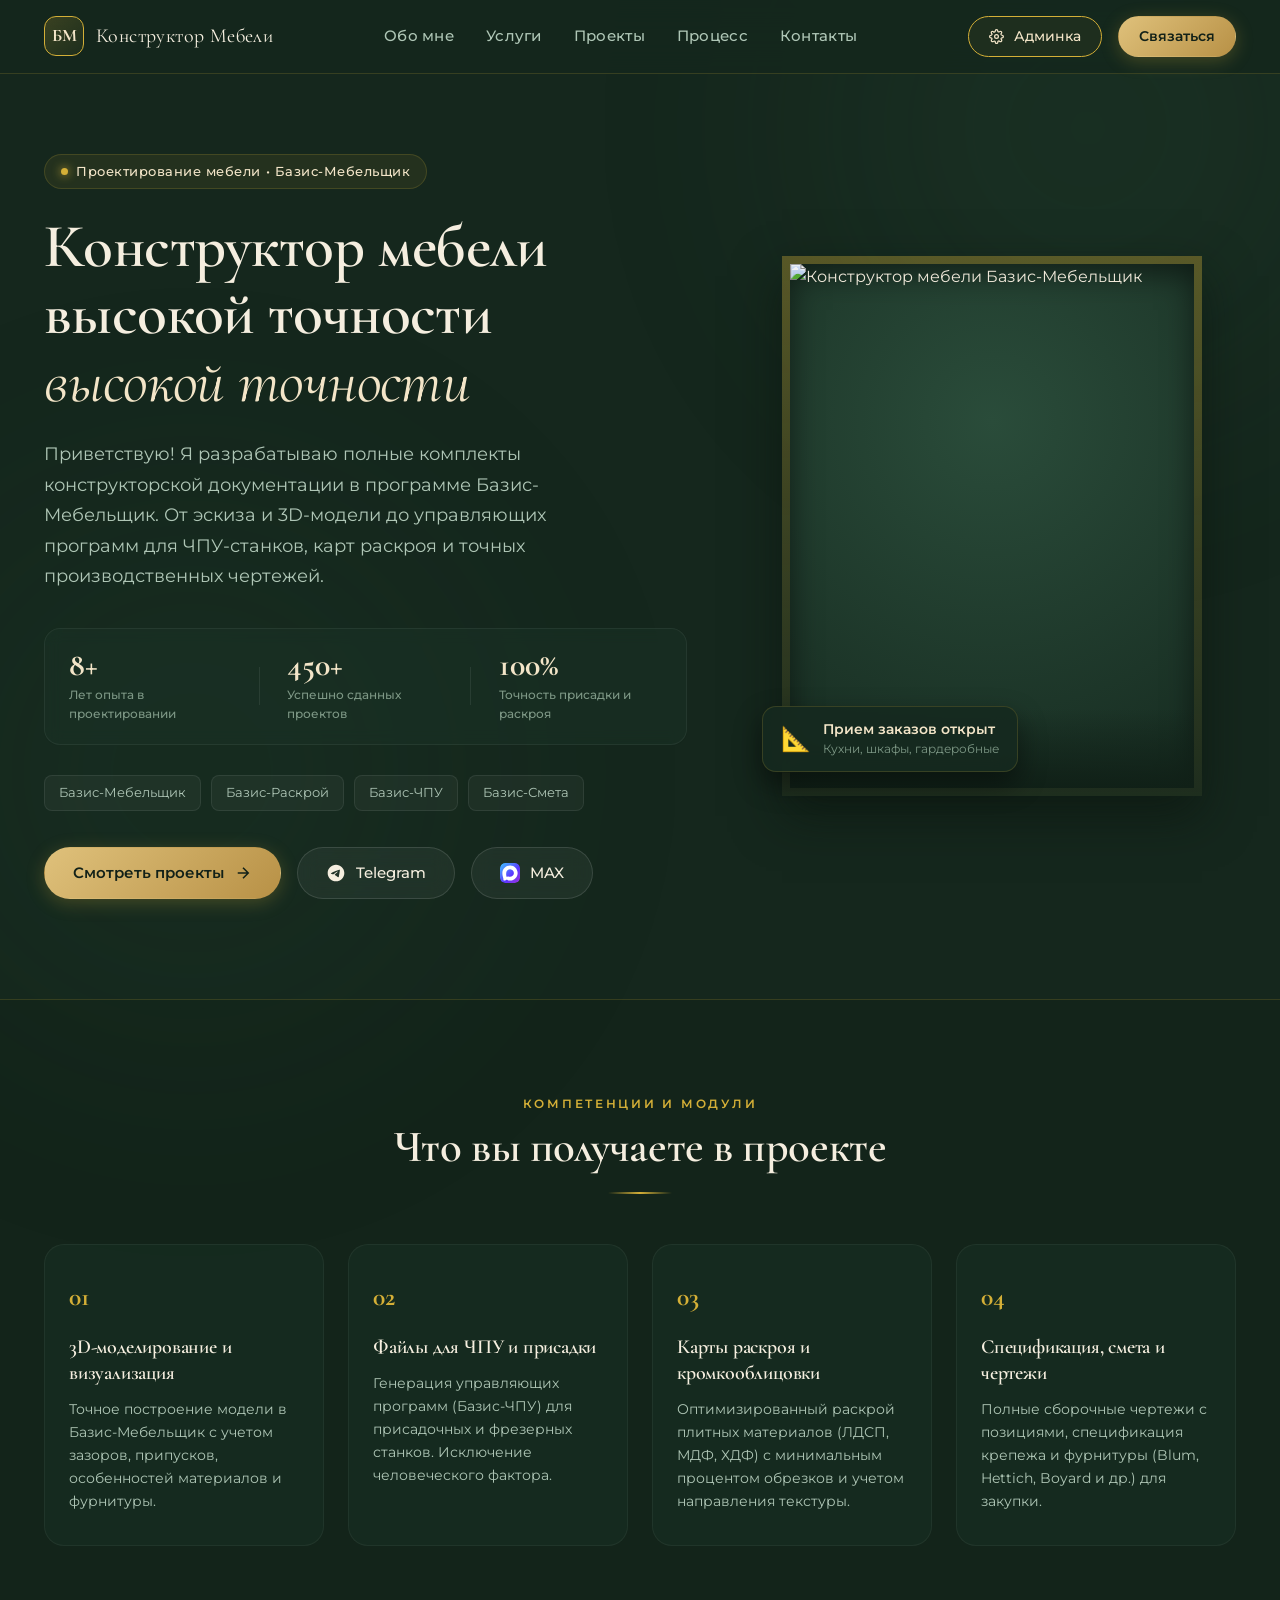
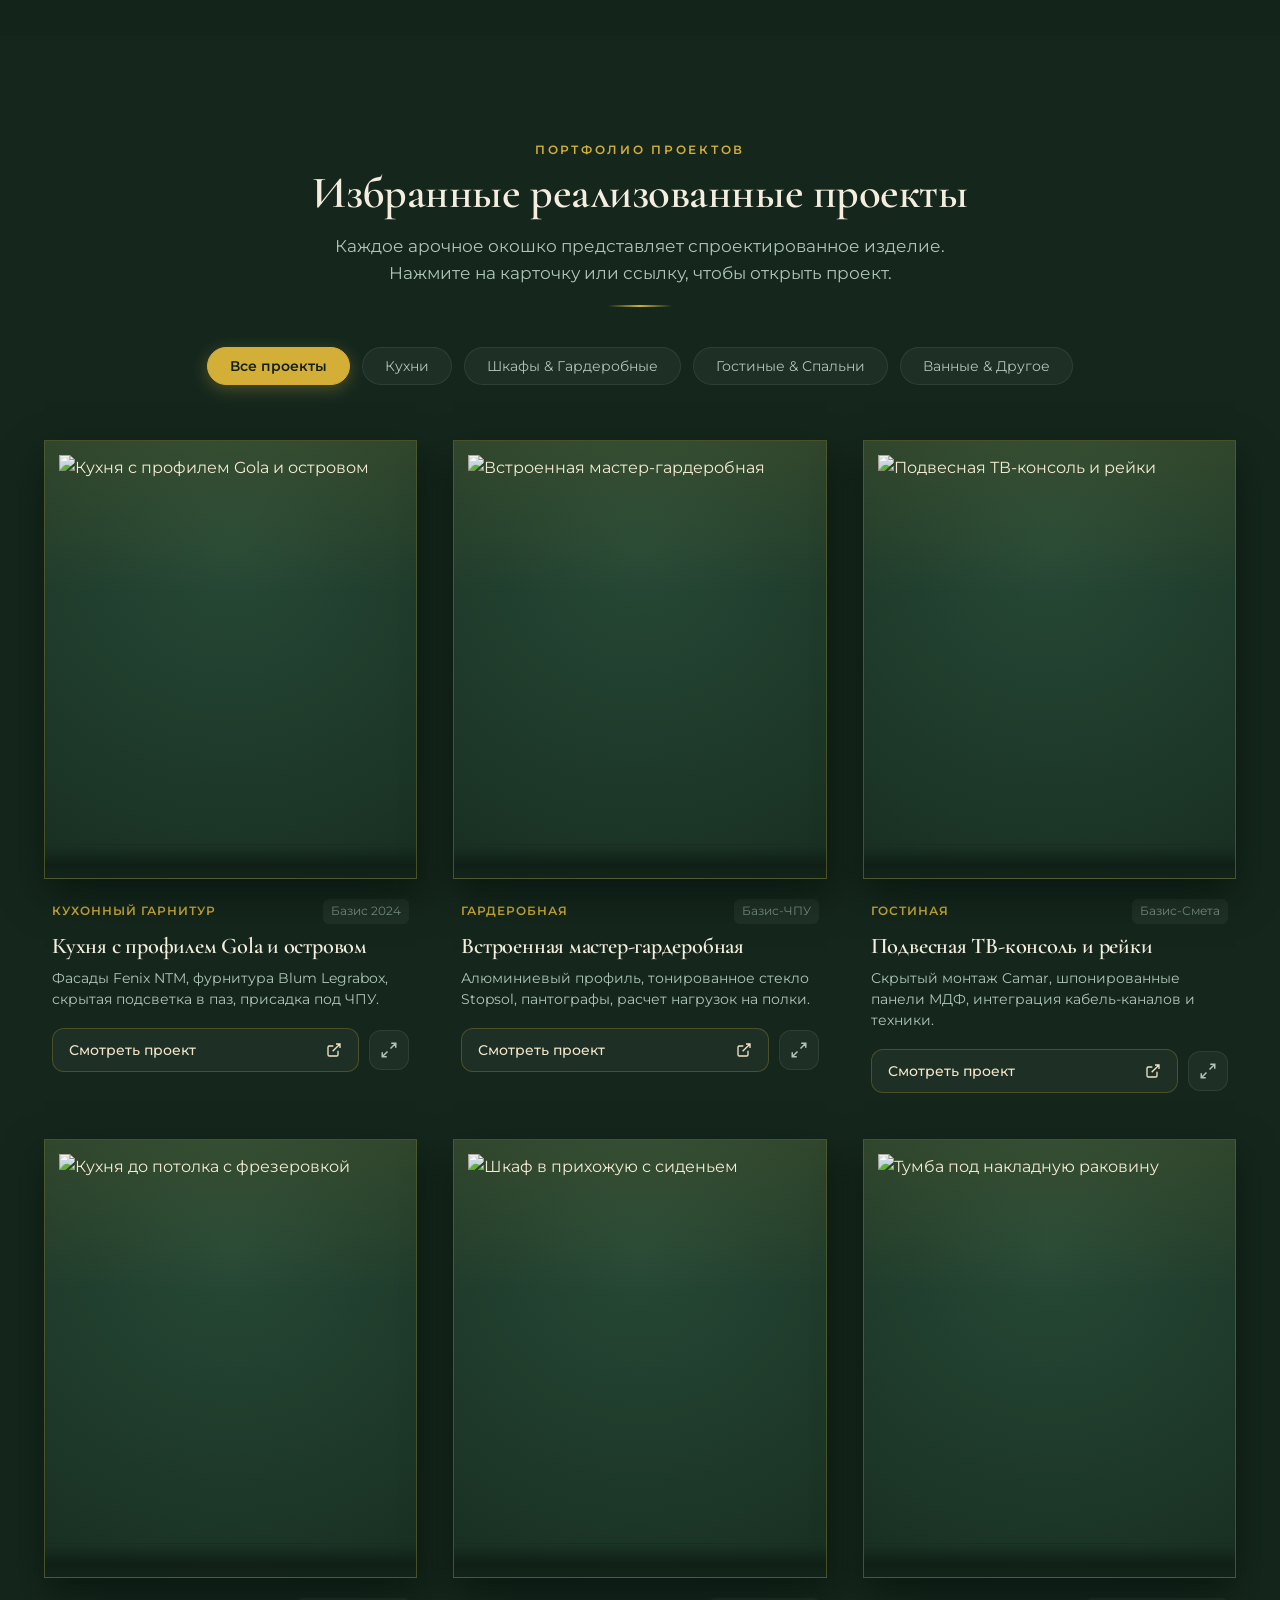
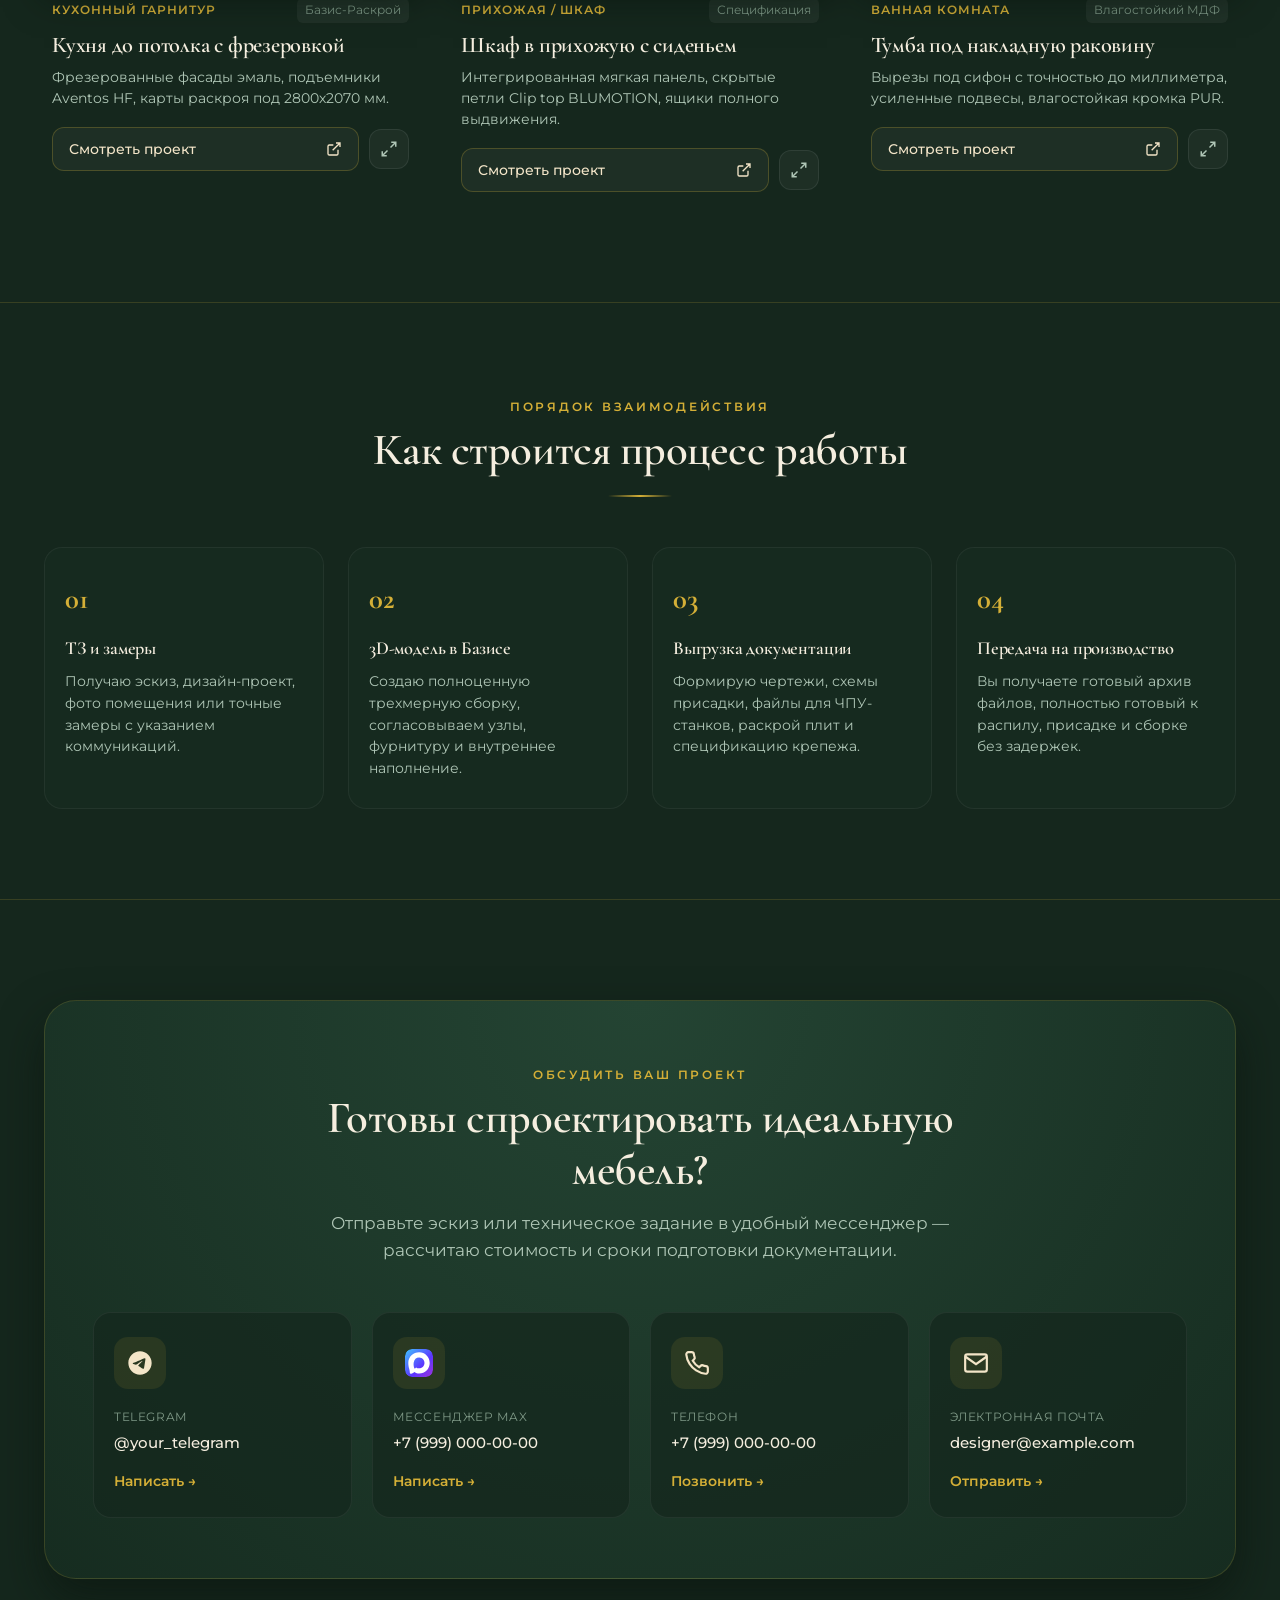
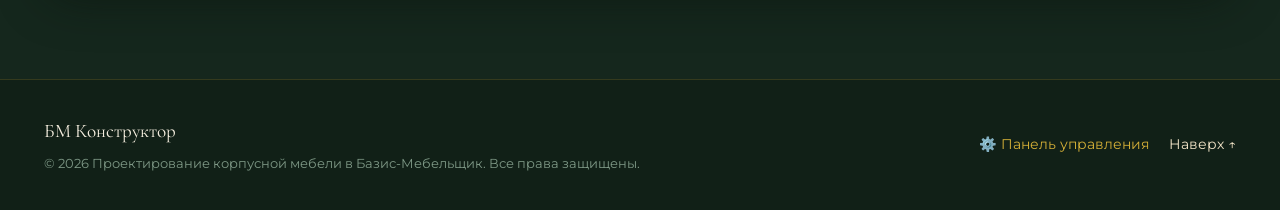
==== commit 6f281209: "Add files via upload" ====
--- a/index.html
+++ b/index.html
@@ -111,9 +111,19 @@
               <svg width="20" height="20" viewBox="0 0 24 24" fill="currentColor"><path d="M12 2C6.48 2 2 6.48 2 12s4.48 10 10 10 10-4.48 10-10S17.52 2 12 2zm4.64 6.8c-.15 1.58-.8 5.42-1.13 7.19-.14.75-.42 1-.68 1.03-.58.05-1.02-.38-1.58-.75-.88-.58-1.38-.94-2.23-1.5-.99-.65-.35-1.01.22-1.59.15-.15 2.71-2.48 2.76-2.69a.2.2 0 00-.05-.18c-.06-.05-.14-.03-.21-.02-.09.02-1.49.95-4.22 2.79-.4.27-.76.41-1.08.4-.36-.01-1.04-.2-1.55-.37-.63-.2-1.12-.31-1.08-.66.02-.18.27-.37.74-.56 2.92-1.27 4.86-2.11 5.83-2.52 2.77-1.15 3.35-1.35 3.73-1.36.08 0 .27.02.39.12.1.08.13.19.14.27-.01.06.01.24 0 .38z"/></svg>
               <span>Telegram</span>
             </a>
-            <a href="https://wa.me/79990000000" target="_blank" rel="noopener" class="btn btn-secondary" id="heroWhatsappLink">
-              <svg width="20" height="20" viewBox="0 0 24 24" fill="currentColor"><path d="M12.04 2C6.58 2 2.13 6.45 2.13 11.91c0 1.93.55 3.73 1.51 5.26L2 22l4.98-1.61a9.88 9.88 0 005.06 1.38h.01c5.46 0 9.91-4.45 9.91-9.91 0-5.46-4.45-9.86-9.92-9.86zm5.82 13.99c-.24.68-1.2 1.25-1.69 1.33-.45.07-.98.11-2.9-.69-2.31-.96-3.8-3.32-3.92-3.48-.12-.16-.94-1.25-.94-2.38 0-1.13.59-1.69.8-1.92.21-.23.46-.29.62-.29.15 0 .31 0 .44.01.14.01.33-.05.52.4.19.46.66 1.62.72 1.74.06.12.1.26.02.42-.08.16-.12.26-.24.4-.12.14-.25.31-.36.42-.12.12-.25.25-.11.49.14.24.62 1.02 1.33 1.65.91.81 1.68 1.06 1.92 1.18.24.12.38.1.52-.06.14-.16.6-.7.76-.94.16-.24.32-.2.54-.12.22.08 1.39.66 1.63.78.24.12.4.18.46.28.06.1.06.58-.18 1.26z"/></svg>
-              <span>WhatsApp</span>
+            <a href="https://max.ru" target="_blank" rel="noopener" class="btn btn-secondary" id="heroMaxLink">
+              <svg width="20" height="20" viewBox="0 0 1000 1000" style="border-radius: 5px; flex-shrink: 0;">
+                <defs>
+                  <linearGradient id="maxHeroGrad" x1="0%" y1="0%" x2="100%" y2="100%">
+                    <stop offset="0%" stop-color="#40c4ff"/>
+                    <stop offset="60%" stop-color="#5c35ff"/>
+                    <stop offset="100%" stop-color="#9d34da"/>
+                  </linearGradient>
+                </defs>
+                <rect width="1000" height="1000" rx="250" fill="url(#maxHeroGrad)"/>
+                <path fill="#ffffff" fill-rule="evenodd" d="M508.211 878.328c-75.007 0-109.864-10.95-170.453-54.75-38.325 49.275-159.686 87.783-164.979 21.9 0-49.456-10.95-91.248-23.36-136.873-14.782-56.21-31.572-118.807-31.572-209.508 0-216.626 177.754-379.597 388.357-379.597 210.785 0 375.947 171.001 375.947 381.604.707 207.346-166.595 376.118-373.94 377.224m3.103-571.585c-102.564-5.292-182.499 65.7-200.201 177.024-14.6 92.162 11.315 204.398 33.397 210.238 10.585 2.555 37.23-18.98 53.837-35.587a189.8 189.8 0 0 0 92.71 33.032c106.273 5.112 197.08-75.794 204.215-181.95 4.154-106.382-77.67-196.486-183.958-202.574Z" clip-rule="evenodd"/>
+              </svg>
+              <span>MAX</span>
             </a>
           </div>
         </div>
@@ -285,14 +295,24 @@
               <span class="contact-action">Написать →</span>
             </a>
 
-            <!-- WhatsApp -->
-            <a href="https://wa.me/79990000000" target="_blank" rel="noopener" class="contact-item" id="contactWhatsappLink">
-              <div class="contact-icon-box">
-                <svg width="28" height="28" viewBox="0 0 24 24" fill="currentColor"><path d="M12.04 2C6.58 2 2.13 6.45 2.13 11.91c0 1.93.55 3.73 1.51 5.26L2 22l4.98-1.61a9.88 9.88 0 005.06 1.38h.01c5.46 0 9.91-4.45 9.91-9.91 0-5.46-4.45-9.86-9.92-9.86zm5.82 13.99c-.24.68-1.2 1.25-1.69 1.33-.45.07-.98.11-2.9-.69-2.31-.96-3.8-3.32-3.92-3.48-.12-.16-.94-1.25-.94-2.38 0-1.13.59-1.69.8-1.92.21-.23.46-.29.62-.29.15 0 .31 0 .44.01.14.01.33-.05.52.4.19.46.66 1.62.72 1.74.06.12.1.26.02.42-.08.16-.12.26-.24.4-.12.14-.25.31-.36.42-.12.12-.25.25-.11.49.14.24.62 1.02 1.33 1.65.91.81 1.68 1.06 1.92 1.18.24.12.38.1.52-.06.14-.16.6-.7.76-.94.16-.24.32-.2.54-.12.22.08 1.39.66 1.63.78.24.12.4.18.46.28.06.1.06.58-.18 1.26z"/></svg>
+            <!-- Мессенджер MAX («Макс») -->
+            <a href="https://max.ru" target="_blank" rel="noopener" class="contact-item" id="contactMaxLink">
+              <div class="contact-icon-box" style="padding: 10px;">
+                <svg width="28" height="28" viewBox="0 0 1000 1000" style="border-radius: 7px; flex-shrink: 0;">
+                  <defs>
+                    <linearGradient id="maxContactGrad" x1="0%" y1="0%" x2="100%" y2="100%">
+                      <stop offset="0%" stop-color="#40c4ff"/>
+                      <stop offset="60%" stop-color="#5c35ff"/>
+                      <stop offset="100%" stop-color="#9d34da"/>
+                    </linearGradient>
+                  </defs>
+                  <rect width="1000" height="1000" rx="250" fill="url(#maxContactGrad)"/>
+                  <path fill="#ffffff" fill-rule="evenodd" d="M508.211 878.328c-75.007 0-109.864-10.95-170.453-54.75-38.325 49.275-159.686 87.783-164.979 21.9 0-49.456-10.95-91.248-23.36-136.873-14.782-56.21-31.572-118.807-31.572-209.508 0-216.626 177.754-379.597 388.357-379.597 210.785 0 375.947 171.001 375.947 381.604.707 207.346-166.595 376.118-373.94 377.224m3.103-571.585c-102.564-5.292-182.499 65.7-200.201 177.024-14.6 92.162 11.315 204.398 33.397 210.238 10.585 2.555 37.23-18.98 53.837-35.587a189.8 189.8 0 0 0 92.71 33.032c106.273 5.112 197.08-75.794 204.215-181.95 4.154-106.382-77.67-196.486-183.958-202.574Z" clip-rule="evenodd"/>
+                </svg>
               </div>
               <div class="contact-info">
-                <span class="contact-label">WhatsApp</span>
-                <span class="contact-value" id="contactWhatsappPhone">+7 (999) 000-00-00</span>
+                <span class="contact-label">Мессенджер MAX</span>
+                <span class="contact-value" id="contactMaxPhone">+7 (999) 000-00-00</span>
               </div>
               <span class="contact-action">Написать →</span>
             </a>
--- a/style.css
+++ b/style.css
@@ -26,10 +26,10 @@
   --font-serif: 'Cormorant Garamond', Georgia, serif;
   --font-sans: 'Montserrat', -apple-system, BlinkMacSystemFont, 'Segoe UI', Roboto, sans-serif;
 
-  /* Скругления и тени */
-  --arch-radius: 140px 140px 20px 20px;
-  --arch-inner-radius: 132px 132px 16px 16px;
-  --radius-card: 20px;
+  /* Скругления и тени (прямоугольные окна без скруглений сверху) */
+  --arch-radius: 0;
+  --arch-inner-radius: 0;
+  --radius-card: 16px;
   --radius-pill: 9999px;
 
   --shadow-deep: 0 20px 45px rgba(10, 20, 14, 0.6);
@@ -637,14 +637,14 @@
   border-radius: var(--radius-card);
 }
 
-/* Сама форма арочного окна (Arch Window) */
+/* Сама форма прямоугольного окна для фото (без скруглений сверху) */
 .arch-window {
   position: relative;
   width: 100%;
-  aspect-ratio: 4 / 5.2;
-  border-radius: var(--arch-radius);
+  aspect-ratio: 4 / 4.7;
+  border-radius: 0;
   background: radial-gradient(circle at 50% 25%, #274936 0%, #193123 90%);
-  border: 1px solid rgba(212, 175, 55, 0.22);
+  border: 1px solid rgba(212, 175, 55, 0.25);
   box-shadow: var(--shadow-arch);
   overflow: hidden;
   display: flex;
@@ -656,22 +656,22 @@
 .arch-card:hover .arch-window {
   transform: translateY(-6px);
   border-color: var(--accent-gold);
-  box-shadow: var(--shadow-hover), 0 0 25px rgba(212, 175, 55, 0.18);
-}
-
-/* Внутреннее свечение сверху арки */
+  box-shadow: var(--shadow-hover), 0 0 25px rgba(212, 175, 55, 0.22);
+}
+
+/* Внутреннее свечение сверху окна */
 .arch-inner-glow {
   position: absolute;
   top: 0;
   left: 0;
   right: 0;
-  height: 45%;
-  background: radial-gradient(ellipse at 50% 0%, rgba(212, 175, 55, 0.12) 0%, transparent 75%);
+  height: 35%;
+  background: linear-gradient(180deg, rgba(212, 175, 55, 0.1) 0%, transparent 100%);
   pointer-events: none;
   z-index: 2;
 }
 
-/* Контейнер изображения внутри арки */
+/* Контейнер изображения внутри окна */
 .arch-image-wrapper {
   position: relative;
   width: 100%;
@@ -679,7 +679,7 @@
   display: flex;
   align-items: center;
   justify-content: center;
-  padding: 18px 18px 30px;
+  padding: 14px 14px 26px;
   z-index: 1;
 }
 
@@ -687,22 +687,22 @@
   width: 100%;
   height: 100%;
   object-fit: cover;
-  border-radius: 124px 124px 10px 10px;
+  border-radius: 0;
   transition: transform 0.6s cubic-bezier(0.2, 0.8, 0.2, 1), filter 0.4s ease;
   filter: contrast(1.02);
 }
 
 .arch-card:hover .arch-project-img {
-  transform: scale(1.05);
-}
-
-/* Архитектурный пьедестал в основании арки */
+  transform: scale(1.04);
+}
+
+/* Архитектурный пьедестал в основании окна */
 .arch-pedestal {
   position: absolute;
   bottom: 0;
   left: 0;
   right: 0;
-  height: 38px;
+  height: 34px;
   background: linear-gradient(180deg, rgba(20, 38, 28, 0) 0%, rgba(15, 29, 21, 0.85) 60%, #12241a 100%);
   border-top: 1px solid rgba(255, 255, 255, 0.04);
   z-index: 2;
@@ -1138,7 +1138,12 @@
    АДАПТИВНОСТЬ ПОД ВСЕ УСТРОЙСТВА (RESPONSIVE DESIGN)
    ========================================================================== */
 
-/* Ноутбуки и планшеты (до 1080px) */
+/* ==========================================================================
+   АДАПТИВНОСТЬ ПОД ВСЕ УСТРОЙСТВА (RESPONSIVE DESIGN)
+   320px, 375px, 414px, 480px, 768px, 1024px, 1440px
+   ========================================================================== */
+
+/* 1. Планшеты и компактные ноутбуки (до 1080px) */
 @media (max-width: 1080px) {
   .hero-container {
     grid-template-columns: 1fr;
@@ -1165,7 +1170,8 @@
   }
 
   .profile-floating-badge {
-    left: 20px;
+    left: 50%;
+    transform: translateX(-50%);
   }
 
   .services-grid {
@@ -1186,29 +1192,59 @@
   }
 }
 
-/* Планшеты и крупные мобильные (до 768px) */
+/* 2. Планшеты и смартфоны (до 768px) */
 @media (max-width: 768px) {
+  /* Фиксация переполнения по горизонтали */
+  html, body {
+    overflow-x: hidden;
+    width: 100%;
+  }
+
+  .container {
+    padding: 0 16px;
+  }
+
   .site-header {
-    padding: 12px 0;
+    padding: 10px 0;
+  }
+
+  .logo-text {
+    font-size: 1.1rem;
   }
 
   .mobile-toggle {
     display: flex;
-  }
-
+    z-index: 1001;
+  }
+
+  /* Анимированная иконка бургера в крестик */
+  .mobile-toggle.active span:nth-child(1) {
+    transform: translateY(10px) rotate(45deg);
+  }
+  .mobile-toggle.active span:nth-child(2) {
+    opacity: 0;
+  }
+  .mobile-toggle.active span:nth-child(3) {
+    transform: translateY(-10px) rotate(-45deg);
+  }
+
+  /* Выпадающее мобильное меню */
   .main-nav {
     position: fixed;
-    top: 65px;
+    top: 60px;
     left: 0;
     right: 0;
-    background: #13241b;
-    border-bottom: 1px solid var(--border-subtle);
-    padding: 24px;
-    transform: translateY(-120%);
+    background: rgba(18, 34, 24, 0.98);
+    backdrop-filter: blur(20px);
+    -webkit-backdrop-filter: blur(20px);
+    border-bottom: 1px solid var(--border-glow);
+    padding: 24px 20px;
+    transform: translateY(-130%);
     opacity: 0;
     pointer-events: none;
-    transition: all 0.3s ease;
-    box-shadow: 0 20px 40px rgba(0, 0, 0, 0.5);
+    transition: all 0.35s cubic-bezier(0.2, 0.8, 0.2, 1);
+    box-shadow: 0 20px 40px rgba(0, 0, 0, 0.7);
+    z-index: 1000;
   }
 
   .main-nav.active {
@@ -1219,92 +1255,241 @@
 
   .nav-links {
     flex-direction: column;
-    gap: 16px;
+    gap: 12px;
     text-align: center;
   }
 
   .nav-links a {
-    font-size: 1.1rem;
+    font-size: 1.15rem;
     display: block;
-    padding: 8px 0;
+    padding: 10px 0;
   }
 
   .header-cta {
     display: none;
   }
 
+  /* ГЛАВНЫЙ ЭКРАН (HERO) НА МОБИЛЬНЫХ */
   .hero-section {
-    padding: 40px 0 60px;
-  }
-
+    padding: 30px 0 50px;
+  }
+
+  .hero-container {
+    gap: 36px;
+  }
+
+  .hero-title {
+    font-size: clamp(2rem, 7vw, 2.8rem);
+    line-height: 1.15;
+  }
+
+  .hero-description {
+    font-size: 0.95rem;
+    line-height: 1.6;
+    margin-bottom: 24px;
+  }
+
+  /* Аккуратная 3-колоночная плашка статистики */
   .hero-stats {
+    display: grid;
+    grid-template-columns: repeat(3, 1fr);
+    gap: 8px;
+    width: 100%;
+    max-width: 440px;
+    padding: 14px 10px;
+    margin: 0 auto 24px;
+    text-align: center;
+  }
+
+  .stat-divider {
+    display: none;
+  }
+
+  .stat-number {
+    font-size: 1.5rem;
+  }
+
+  .stat-label {
+    font-size: 0.68rem;
+    line-height: 1.25;
+  }
+
+  /* Пропорциональная прямоугольная рама фотографии профиля */
+  .profile-arch-frame {
+    width: 100%;
+    max-width: 290px;
+    height: auto;
+    aspect-ratio: 3.5 / 4.4;
+    margin: 0 auto;
+    border-radius: 0;
+  }
+
+  .profile-floating-badge {
+    position: absolute;
+    bottom: 12px;
+    left: 50%;
+    transform: translateX(-50%);
+    width: calc(100% - 24px);
+    max-width: 260px;
+    padding: 8px 12px;
+    justify-content: center;
+  }
+
+  .badge-icon {
+    font-size: 1.25rem;
+  }
+
+  .badge-title {
+    font-size: 0.78rem;
+  }
+
+  .badge-sub {
+    font-size: 0.68rem;
+  }
+
+  .hero-cta-group {
+    width: 100%;
+    max-width: 380px;
+    margin: 0 auto;
     flex-direction: column;
-    gap: 16px;
+    gap: 10px;
+  }
+
+  .hero-cta-group .btn {
     width: 100%;
-    align-items: center;
-  }
-
-  .stat-divider {
-    width: 60px;
-    height: 1px;
-  }
-
-  .profile-arch-frame {
-    max-width: 320px;
-    height: 420px;
-  }
-
+  }
+
+  /* Свайп-фильтры по проектам в стиле нативных мобильных приложений */
+  .portfolio-filters {
+    display: flex;
+    flex-wrap: nowrap;
+    overflow-x: auto;
+    -webkit-overflow-scrolling: touch;
+    gap: 8px;
+    padding: 6px 16px 14px;
+    margin: 20px -16px 36px;
+    scrollbar-width: none;
+    justify-content: flex-start;
+  }
+
+  .portfolio-filters::-webkit-scrollbar {
+    display: none;
+  }
+
+  .filter-btn {
+    white-space: nowrap;
+    flex-shrink: 0;
+    padding: 8px 16px;
+    font-size: 0.82rem;
+  }
+
+  /* Сетка арочных окошек */
   .arches-grid {
     grid-template-columns: 1fr;
-    max-width: 380px;
+    max-width: 360px;
     margin: 0 auto;
-  }
-
-  .arch-window {
-    aspect-ratio: 4 / 5.2;
-  }
-
+    gap: 36px;
+  }
+
+  .arch-title {
+    font-size: 1.3rem;
+  }
+
+  .arch-actions {
+    display: flex;
+    gap: 8px;
+  }
+
+  .arch-link-btn {
+    padding: 10px 14px;
+    font-size: 0.82rem;
+  }
+
+  /* Контакты: вертикальные плитки, удобные под палец */
   .contact-card-wrapper {
-    padding: 36px 20px;
-    border-radius: 24px;
+    padding: 28px 16px;
+    border-radius: 20px;
   }
 
   .contacts-grid {
     grid-template-columns: 1fr;
-  }
-
+    gap: 12px;
+  }
+
+  .contact-item {
+    flex-direction: row;
+    align-items: center;
+    gap: 14px;
+    padding: 16px;
+  }
+
+  .contact-icon-box {
+    width: 44px;
+    height: 44px;
+    margin-bottom: 0;
+    flex-shrink: 0;
+  }
+
+  .contact-info {
+    margin-bottom: 0;
+    flex: 1;
+  }
+
+  .contact-action {
+    font-size: 0.78rem;
+  }
+
+  /* Модальное окно просмотра проекта на мобильных */
   .modal-window {
     grid-template-columns: 1fr;
-    max-height: 90vh;
+    width: calc(100% - 24px);
+    max-height: 88vh;
+    border-radius: 20px;
     overflow-y: auto;
+    margin: auto;
   }
 
   .modal-arch-container {
-    padding: 20px 20px 0;
+    padding: 18px 18px 0;
   }
 
   .modal-arch-img {
-    max-height: 280px;
+    max-height: 240px;
   }
 
   .modal-content-panel {
-    padding: 24px 20px;
-  }
-}
-
-/* Компактные телефоны (до 480px) */
-@media (max-width: 480px) {
+    padding: 20px 18px;
+  }
+
+  .modal-title {
+    font-size: 1.5rem;
+  }
+}
+
+/* 3. Компактные смартфоны (iPhone SE, 320px - 400px) */
+@media (max-width: 400px) {
   .hero-title {
-    font-size: 2.2rem;
-  }
-
-  .hero-cta-group {
-    flex-direction: column;
-    width: 100%;
-  }
-
-  .hero-cta-group .btn {
-    width: 100%;
+    font-size: 1.85rem;
+  }
+
+  .hero-stats {
+    grid-template-columns: 1fr;
+    gap: 10px;
+  }
+
+  .stat-item {
+    flex-direction: row;
+    justify-content: space-between;
+    align-items: center;
+    padding: 4px 8px;
+  }
+
+  .stat-number {
+    font-size: 1.25rem;
+  }
+
+  .profile-arch-frame {
+    max-width: 250px;
   }
 
   .services-grid {
@@ -1317,7 +1502,7 @@
 
   .footer-container {
     flex-direction: column;
-    gap: 16px;
+    gap: 14px;
     text-align: center;
   }
 }
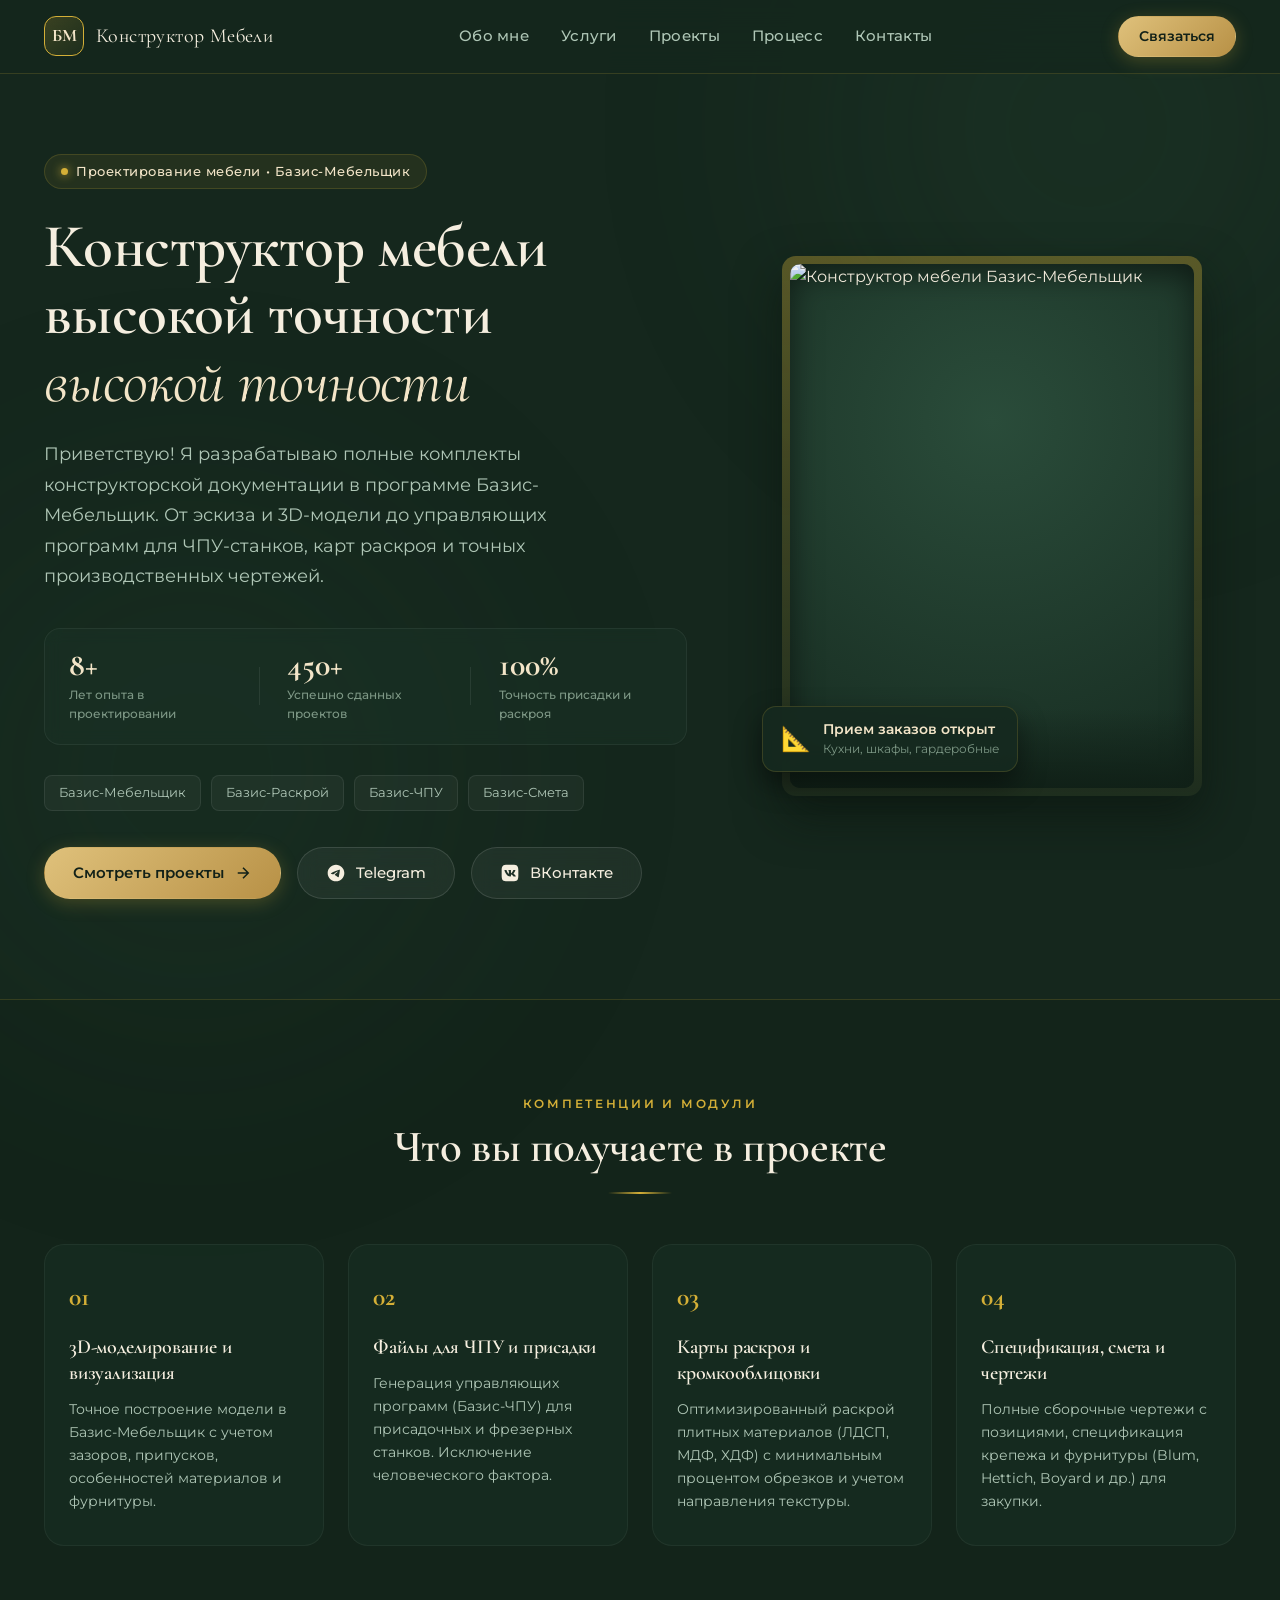
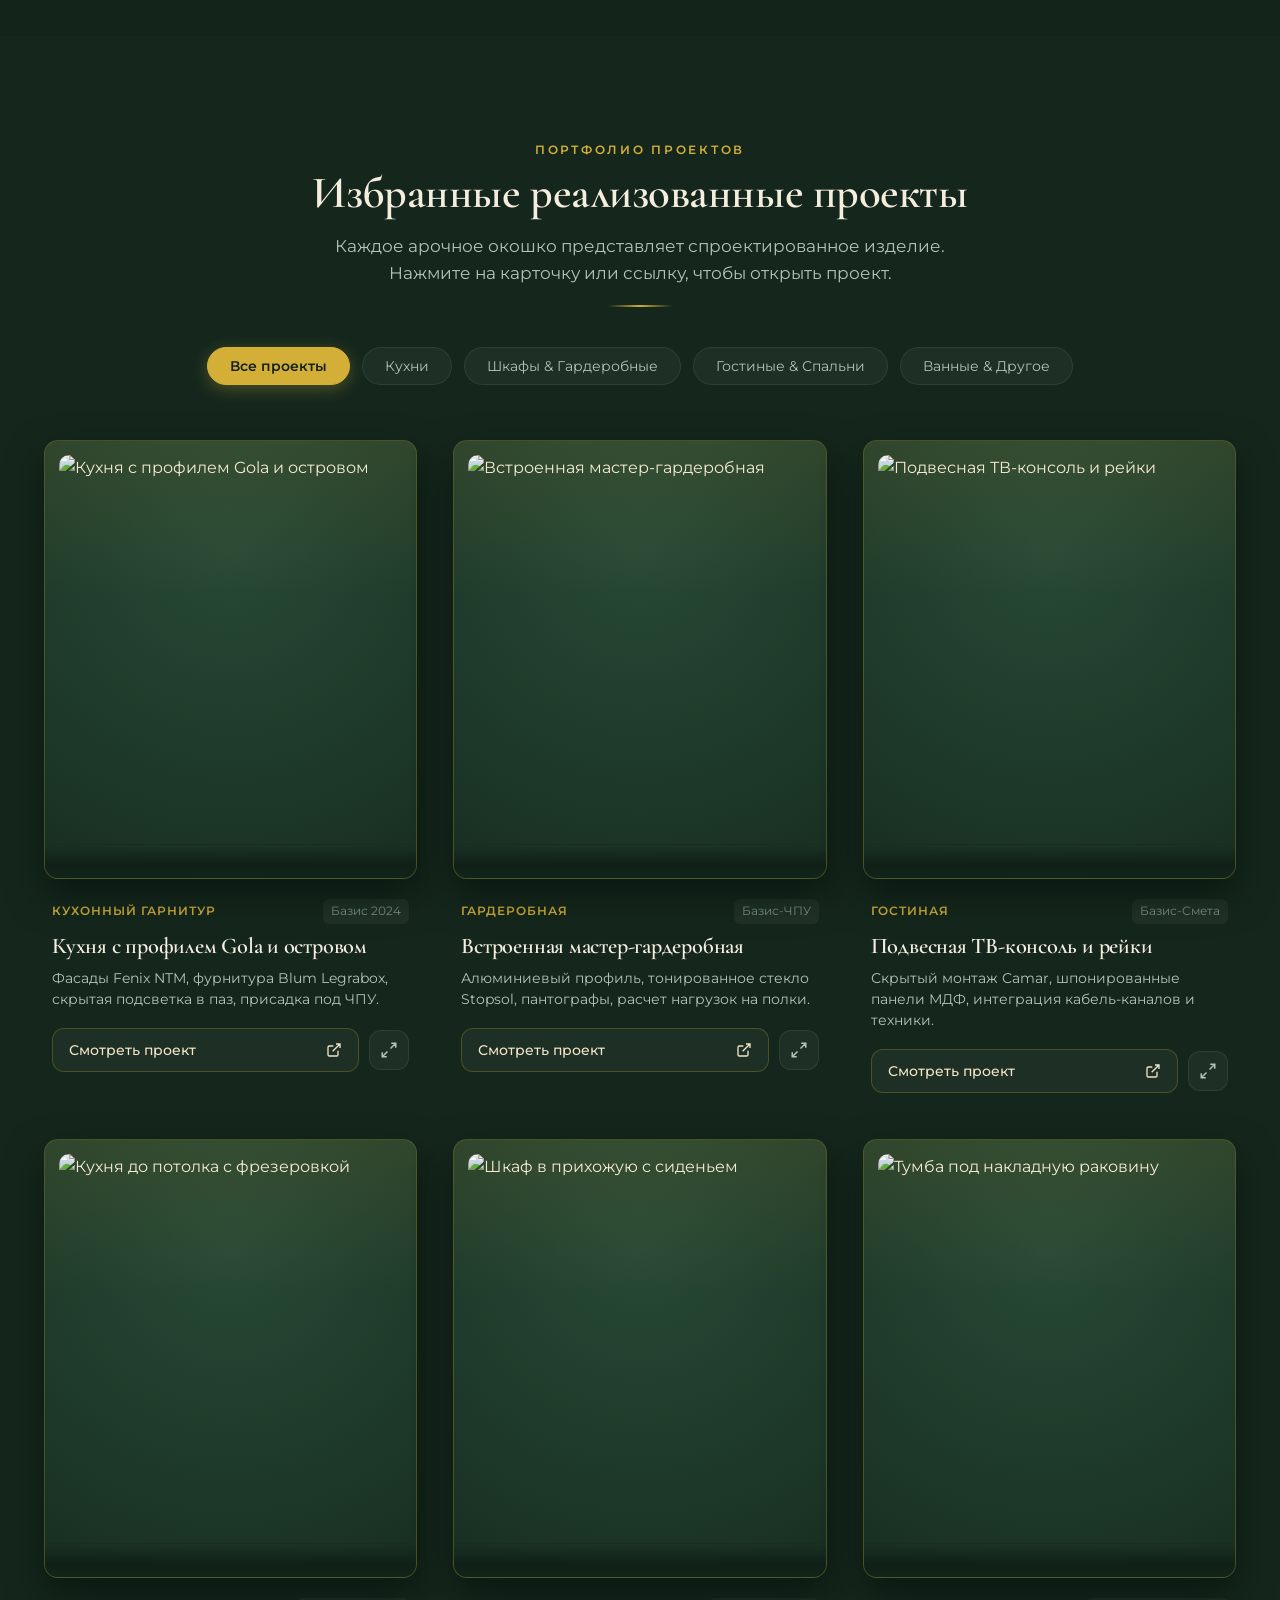
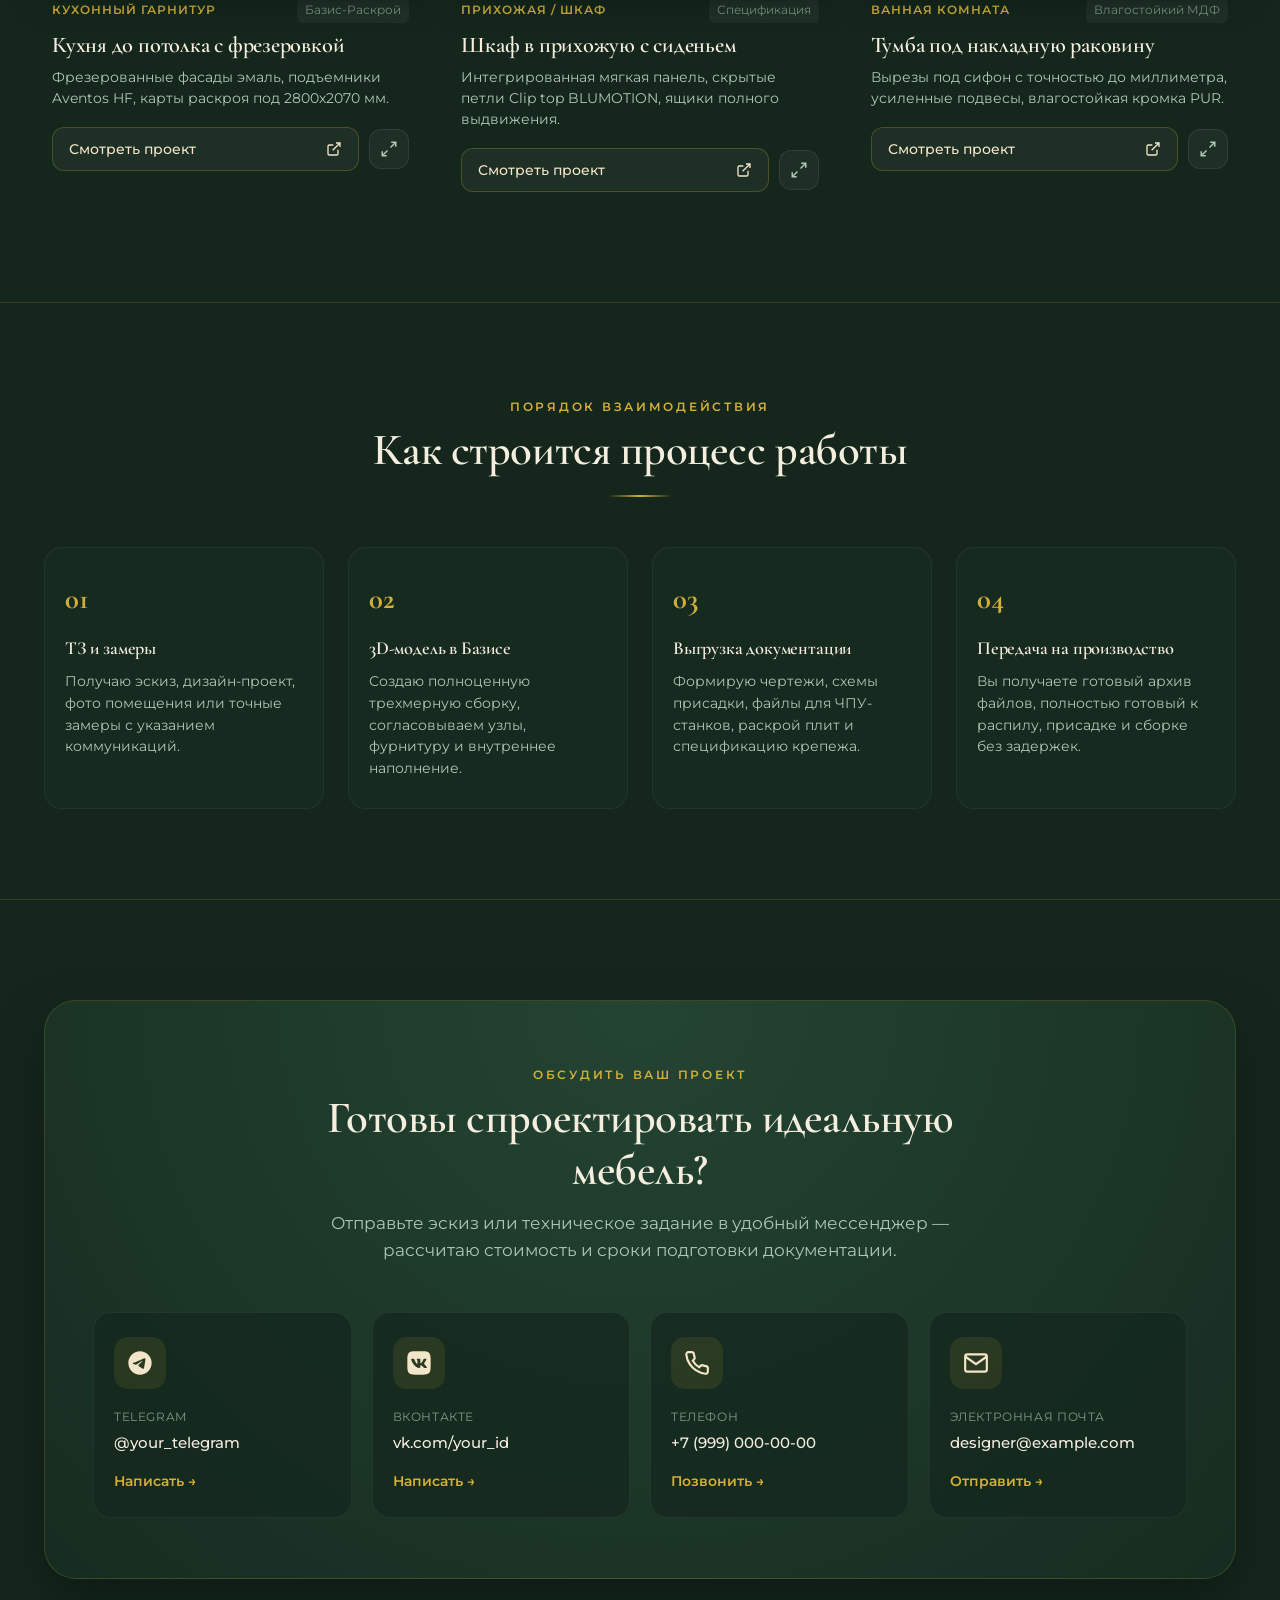
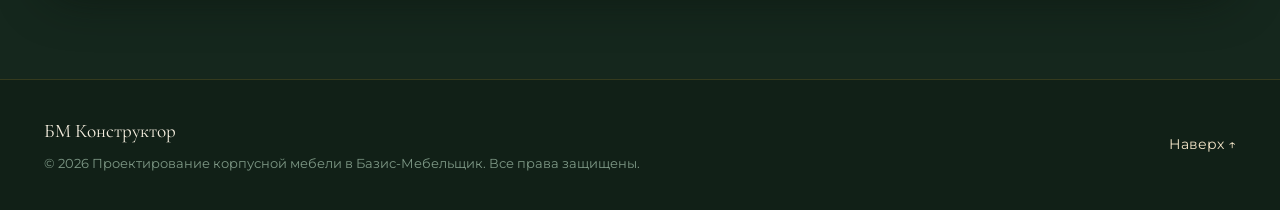
==== commit e022b433: "Add files via upload" ====
--- a/index.html
+++ b/index.html
@@ -38,11 +38,6 @@
       </nav>
 
       <div class="nav-actions">
-        <!-- Кнопка перехода в Админ-панель -->
-        <a href="admin.html" class="btn btn-outline-gold header-cta" title="Панель добавления проектов и редактирования данных">
-          <svg width="15" height="15" viewBox="0 0 24 24" fill="none" stroke="currentColor" stroke-width="2"><path d="M12 15a3 3 0 100-6 3 3 0 000 6z"/><path d="M19.4 15a1.65 1.65 0 00.33 1.82l.06.06a2 2 0 010 2.83 2 2 0 01-2.83 0l-.06-.06a1.65 1.65 0 00-1.82-.33 1.65 1.65 0 00-1 1.51V21a2 2 0 01-2 2 2 2 0 01-2-2v-.09A1.65 1.65 0 009 19.4a1.65 1.65 0 00-1.82.33l-.06.06a2 2 0 01-2.83 0 2 2 0 010-2.83l.06-.06a1.65 1.65 0 00.33-1.82 1.65 1.65 0 00-1.51-1H3a2 2 0 01-2-2 2 2 0 012-2h.09A1.65 1.65 0 004.6 9a1.65 1.65 0 00-.33-1.82l-.06-.06a2 2 0 010-2.83 2 2 0 012.83 0l.06.06a1.65 1.65 0 001.82.33H9a1.65 1.65 0 001-1.51V3a2 2 0 012-2 2 2 0 012 2v.09a1.65 1.65 0 001 1.51 1.65 1.65 0 001.82-.33l.06-.06a2 2 0 012.83 0 2 2 0 010 2.83l-.06.06a1.65 1.65 0 00-.33 1.82V9a1.65 1.65 0 001.51 1H21a2 2 0 012 2 2 2 0 01-2 2h-.09a1.65 1.65 0 00-1.51 1z"/></svg>
-          <span>Админка</span>
-        </a>
         <a href="#contacts" class="btn btn-gold header-cta">Связаться</a>
         <button class="mobile-toggle" id="mobileToggle" aria-label="Открыть меню">
           <span></span>
@@ -111,19 +106,9 @@
               <svg width="20" height="20" viewBox="0 0 24 24" fill="currentColor"><path d="M12 2C6.48 2 2 6.48 2 12s4.48 10 10 10 10-4.48 10-10S17.52 2 12 2zm4.64 6.8c-.15 1.58-.8 5.42-1.13 7.19-.14.75-.42 1-.68 1.03-.58.05-1.02-.38-1.58-.75-.88-.58-1.38-.94-2.23-1.5-.99-.65-.35-1.01.22-1.59.15-.15 2.71-2.48 2.76-2.69a.2.2 0 00-.05-.18c-.06-.05-.14-.03-.21-.02-.09.02-1.49.95-4.22 2.79-.4.27-.76.41-1.08.4-.36-.01-1.04-.2-1.55-.37-.63-.2-1.12-.31-1.08-.66.02-.18.27-.37.74-.56 2.92-1.27 4.86-2.11 5.83-2.52 2.77-1.15 3.35-1.35 3.73-1.36.08 0 .27.02.39.12.1.08.13.19.14.27-.01.06.01.24 0 .38z"/></svg>
               <span>Telegram</span>
             </a>
-            <a href="https://max.ru" target="_blank" rel="noopener" class="btn btn-secondary" id="heroMaxLink">
-              <svg width="20" height="20" viewBox="0 0 1000 1000" style="border-radius: 5px; flex-shrink: 0;">
-                <defs>
-                  <linearGradient id="maxHeroGrad" x1="0%" y1="0%" x2="100%" y2="100%">
-                    <stop offset="0%" stop-color="#40c4ff"/>
-                    <stop offset="60%" stop-color="#5c35ff"/>
-                    <stop offset="100%" stop-color="#9d34da"/>
-                  </linearGradient>
-                </defs>
-                <rect width="1000" height="1000" rx="250" fill="url(#maxHeroGrad)"/>
-                <path fill="#ffffff" fill-rule="evenodd" d="M508.211 878.328c-75.007 0-109.864-10.95-170.453-54.75-38.325 49.275-159.686 87.783-164.979 21.9 0-49.456-10.95-91.248-23.36-136.873-14.782-56.21-31.572-118.807-31.572-209.508 0-216.626 177.754-379.597 388.357-379.597 210.785 0 375.947 171.001 375.947 381.604.707 207.346-166.595 376.118-373.94 377.224m3.103-571.585c-102.564-5.292-182.499 65.7-200.201 177.024-14.6 92.162 11.315 204.398 33.397 210.238 10.585 2.555 37.23-18.98 53.837-35.587a189.8 189.8 0 0 0 92.71 33.032c106.273 5.112 197.08-75.794 204.215-181.95 4.154-106.382-77.67-196.486-183.958-202.574Z" clip-rule="evenodd"/>
-              </svg>
-              <span>MAX</span>
+            <a href="https://vk.com/your_id" target="_blank" rel="noopener" class="btn btn-secondary" id="heroVkLink">
+              <svg width="20" height="20" viewBox="0 0 24 24" fill="currentColor"><path d="M15.07 2H8.93C3.33 2 2 3.33 2 8.93v6.14C2 20.67 3.33 22 8.93 22h6.14c5.6 0 6.93-1.33 6.93-6.93V8.93C22 3.33 20.67 2 15.07 2zm3.08 14.27h-1.46c-.55 0-.72-.44-1.71-1.45-.86-.83-1.24-.95-1.45-.95-.3 0-.38.08-.38.5v1.31c0 .35-.11.56-1.04.56-1.54 0-3.25-.93-4.45-2.66-1.81-2.54-2.3-4.45-2.3-4.84 0-.21.08-.41.5-.41h1.46c.37 0 .51.17.65.56.72 2.08 1.92 3.9 2.41 3.9.19 0 .27-.09.27-.55v-2.14c-.06-.98-.58-1.06-.58-1.41 0-.17.14-.34.37-.34h2.29c.31 0 .42.16.42.53v2.89c0 .31.14.42.23.42.19 0 .34-.11.68-.45 1.05-1.18 1.8-3.01 1.8-3.01.1-.21.27-.41.64-.41h1.46c.44 0 .54.22.44.53-.18.85-1.96 3.36-1.96 3.36-.16.25-.22.36 0 .65.16.21.69.67 1.04 1.08.65.74 1.14 1.36 1.28 1.79.12.42-.1.63-.52.63z"/></svg>
+              <span>ВКонтакте</span>
             </a>
           </div>
         </div>
@@ -295,24 +280,14 @@
               <span class="contact-action">Написать →</span>
             </a>
 
-            <!-- Мессенджер MAX («Макс») -->
-            <a href="https://max.ru" target="_blank" rel="noopener" class="contact-item" id="contactMaxLink">
-              <div class="contact-icon-box" style="padding: 10px;">
-                <svg width="28" height="28" viewBox="0 0 1000 1000" style="border-radius: 7px; flex-shrink: 0;">
-                  <defs>
-                    <linearGradient id="maxContactGrad" x1="0%" y1="0%" x2="100%" y2="100%">
-                      <stop offset="0%" stop-color="#40c4ff"/>
-                      <stop offset="60%" stop-color="#5c35ff"/>
-                      <stop offset="100%" stop-color="#9d34da"/>
-                    </linearGradient>
-                  </defs>
-                  <rect width="1000" height="1000" rx="250" fill="url(#maxContactGrad)"/>
-                  <path fill="#ffffff" fill-rule="evenodd" d="M508.211 878.328c-75.007 0-109.864-10.95-170.453-54.75-38.325 49.275-159.686 87.783-164.979 21.9 0-49.456-10.95-91.248-23.36-136.873-14.782-56.21-31.572-118.807-31.572-209.508 0-216.626 177.754-379.597 388.357-379.597 210.785 0 375.947 171.001 375.947 381.604.707 207.346-166.595 376.118-373.94 377.224m3.103-571.585c-102.564-5.292-182.499 65.7-200.201 177.024-14.6 92.162 11.315 204.398 33.397 210.238 10.585 2.555 37.23-18.98 53.837-35.587a189.8 189.8 0 0 0 92.71 33.032c106.273 5.112 197.08-75.794 204.215-181.95 4.154-106.382-77.67-196.486-183.958-202.574Z" clip-rule="evenodd"/>
-                </svg>
+            <!-- ВКонтакте -->
+            <a href="https://vk.com/your_id" target="_blank" rel="noopener" class="contact-item" id="contactVkLink">
+              <div class="contact-icon-box">
+                <svg width="28" height="28" viewBox="0 0 24 24" fill="currentColor"><path d="M15.07 2H8.93C3.33 2 2 3.33 2 8.93v6.14C2 20.67 3.33 22 8.93 22h6.14c5.6 0 6.93-1.33 6.93-6.93V8.93C22 3.33 20.67 2 15.07 2zm3.08 14.27h-1.46c-.55 0-.72-.44-1.71-1.45-.86-.83-1.24-.95-1.45-.95-.3 0-.38.08-.38.5v1.31c0 .35-.11.56-1.04.56-1.54 0-3.25-.93-4.45-2.66-1.81-2.54-2.3-4.45-2.3-4.84 0-.21.08-.41.5-.41h1.46c.37 0 .51.17.65.56.72 2.08 1.92 3.9 2.41 3.9.19 0 .27-.09.27-.55v-2.14c-.06-.98-.58-1.06-.58-1.41 0-.17.14-.34.37-.34h2.29c.31 0 .42.16.42.53v2.89c0 .31.14.42.23.42.19 0 .34-.11.68-.45 1.05-1.18 1.8-3.01 1.8-3.01.1-.21.27-.41.64-.41h1.46c.44 0 .54.22.44.53-.18.85-1.96 3.36-1.96 3.36-.16.25-.22.36 0 .65.16.21.69.67 1.04 1.08.65.74 1.14 1.36 1.28 1.79.12.42-.1.63-.52.63z"/></svg>
               </div>
               <div class="contact-info">
-                <span class="contact-label">Мессенджер MAX</span>
-                <span class="contact-value" id="contactMaxPhone">+7 (999) 000-00-00</span>
+                <span class="contact-label">ВКонтакте</span>
+                <span class="contact-value" id="contactVkHandle">vk.com/your_id</span>
               </div>
               <span class="contact-action">Написать →</span>
             </a>
@@ -351,11 +326,10 @@
   <footer class="site-footer">
     <div class="container footer-container">
       <div class="footer-left">
-        <span class="footer-logo">БМ Конструктор</span>
+        <span class="footer-logo" id="secretAdminTrigger" style="user-select: none;">БМ Конструктор</span>
         <p class="footer-copy">© 2026 Проектирование корпусной мебели в Базис-Мебельщик. Все права защищены.</p>
       </div>
       <div class="footer-right" style="display: flex; gap: 20px; align-items: center;">
-        <a href="admin.html" style="color: var(--accent-gold); font-size: 0.88rem; text-decoration: none;">⚙️ Панель управления</a>
         <a href="#about" class="back-to-top">Наверх ↑</a>
       </div>
     </div>
--- a/style.css
+++ b/style.css
@@ -26,9 +26,9 @@
   --font-serif: 'Cormorant Garamond', Georgia, serif;
   --font-sans: 'Montserrat', -apple-system, BlinkMacSystemFont, 'Segoe UI', Roboto, sans-serif;
 
-  /* Скругления и тени (прямоугольные окна без скруглений сверху) */
-  --arch-radius: 0;
-  --arch-inner-radius: 0;
+  /* Скругления и тени (маленькие аккуратные радиусы со всех углов) */
+  --arch-radius: 14px;
+  --arch-inner-radius: 10px;
   --radius-card: 16px;
   --radius-pill: 9999px;
 
@@ -637,12 +637,12 @@
   border-radius: var(--radius-card);
 }
 
-/* Сама форма прямоугольного окна для фото (без скруглений сверху) */
+/* Сама форма окна для фото (с небольшими скруглениями со всех углов) */
 .arch-window {
   position: relative;
   width: 100%;
   aspect-ratio: 4 / 4.7;
-  border-radius: 0;
+  border-radius: var(--arch-radius);
   background: radial-gradient(circle at 50% 25%, #274936 0%, #193123 90%);
   border: 1px solid rgba(212, 175, 55, 0.25);
   box-shadow: var(--shadow-arch);
@@ -687,7 +687,7 @@
   width: 100%;
   height: 100%;
   object-fit: cover;
-  border-radius: 0;
+  border-radius: var(--arch-inner-radius);
   transition: transform 0.6s cubic-bezier(0.2, 0.8, 0.2, 1), filter 0.4s ease;
   filter: contrast(1.02);
 }
@@ -1314,14 +1314,14 @@
     line-height: 1.25;
   }
 
-  /* Пропорциональная прямоугольная рама фотографии профиля */
+  /* Пропорциональная рама фотографии профиля со скругленными углами */
   .profile-arch-frame {
     width: 100%;
     max-width: 290px;
     height: auto;
     aspect-ratio: 3.5 / 4.4;
     margin: 0 auto;
-    border-radius: 0;
+    border-radius: var(--arch-radius);
   }
 
   .profile-floating-badge {
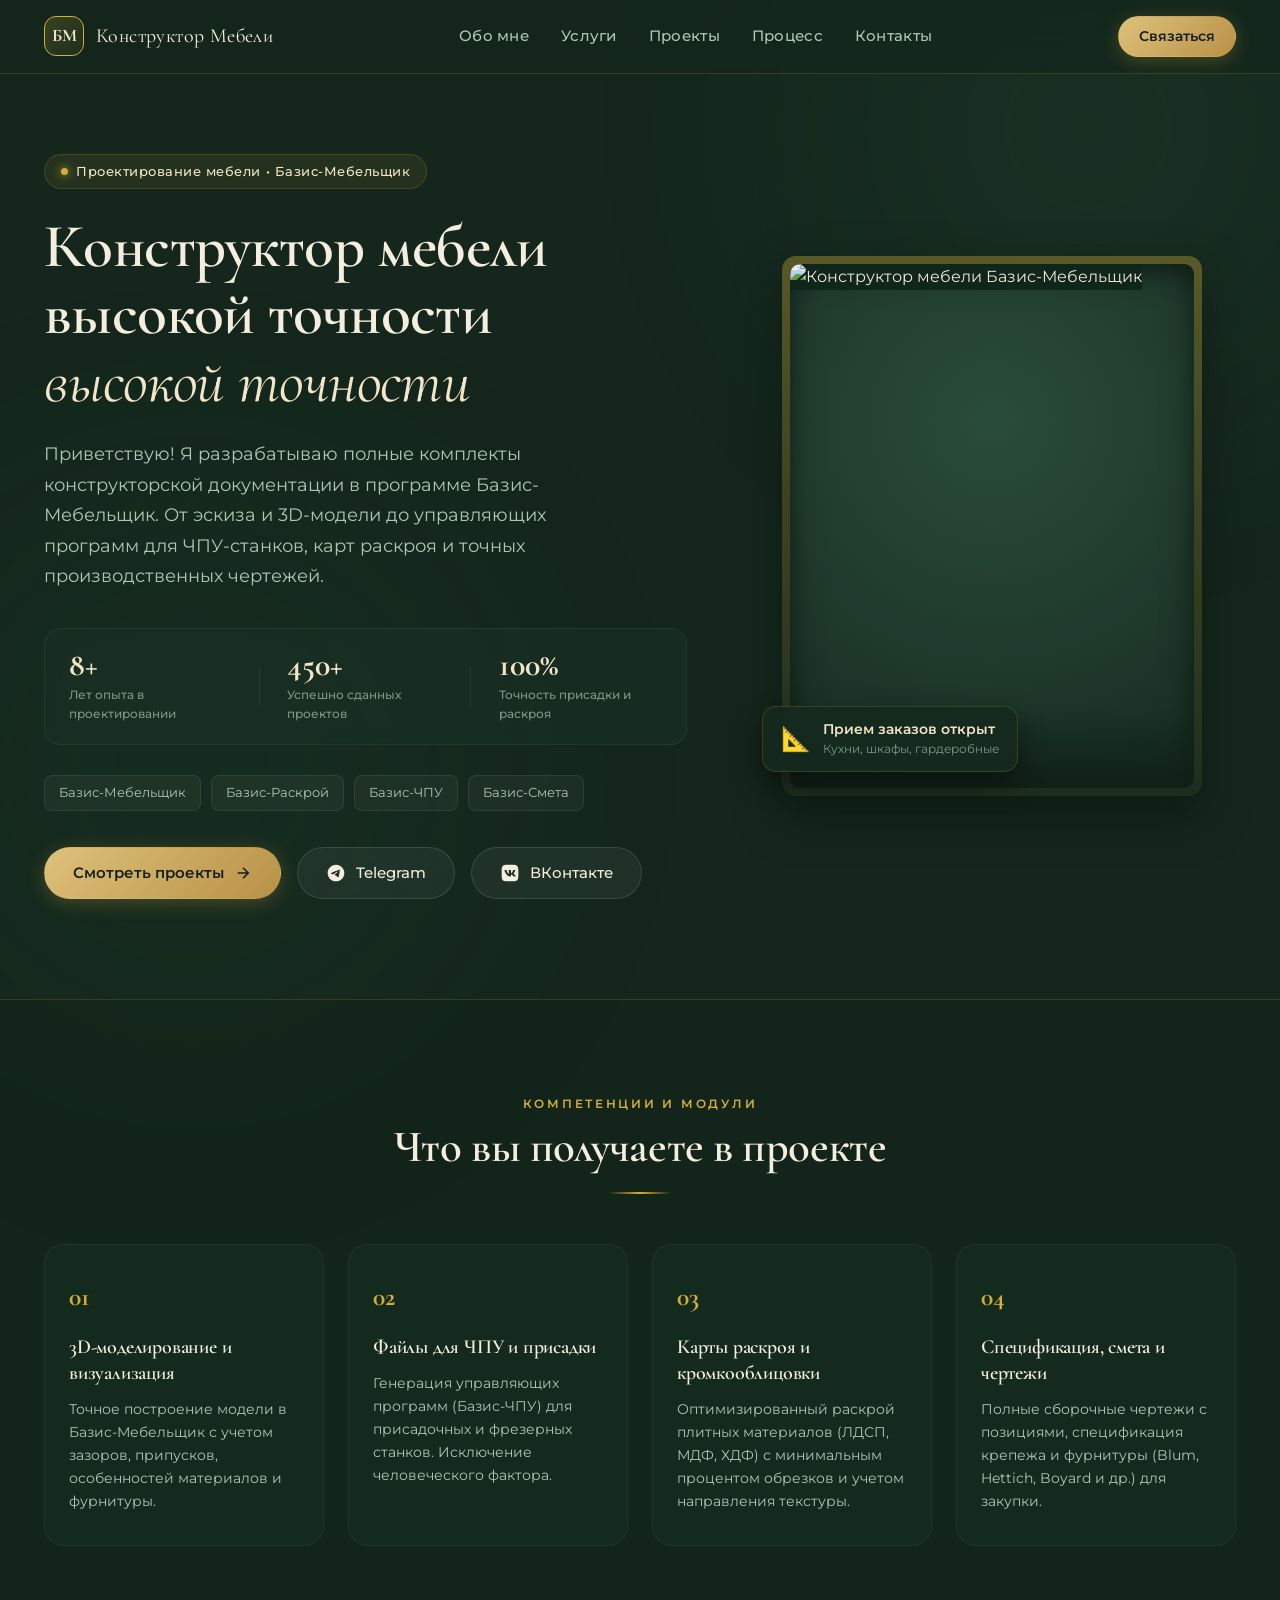
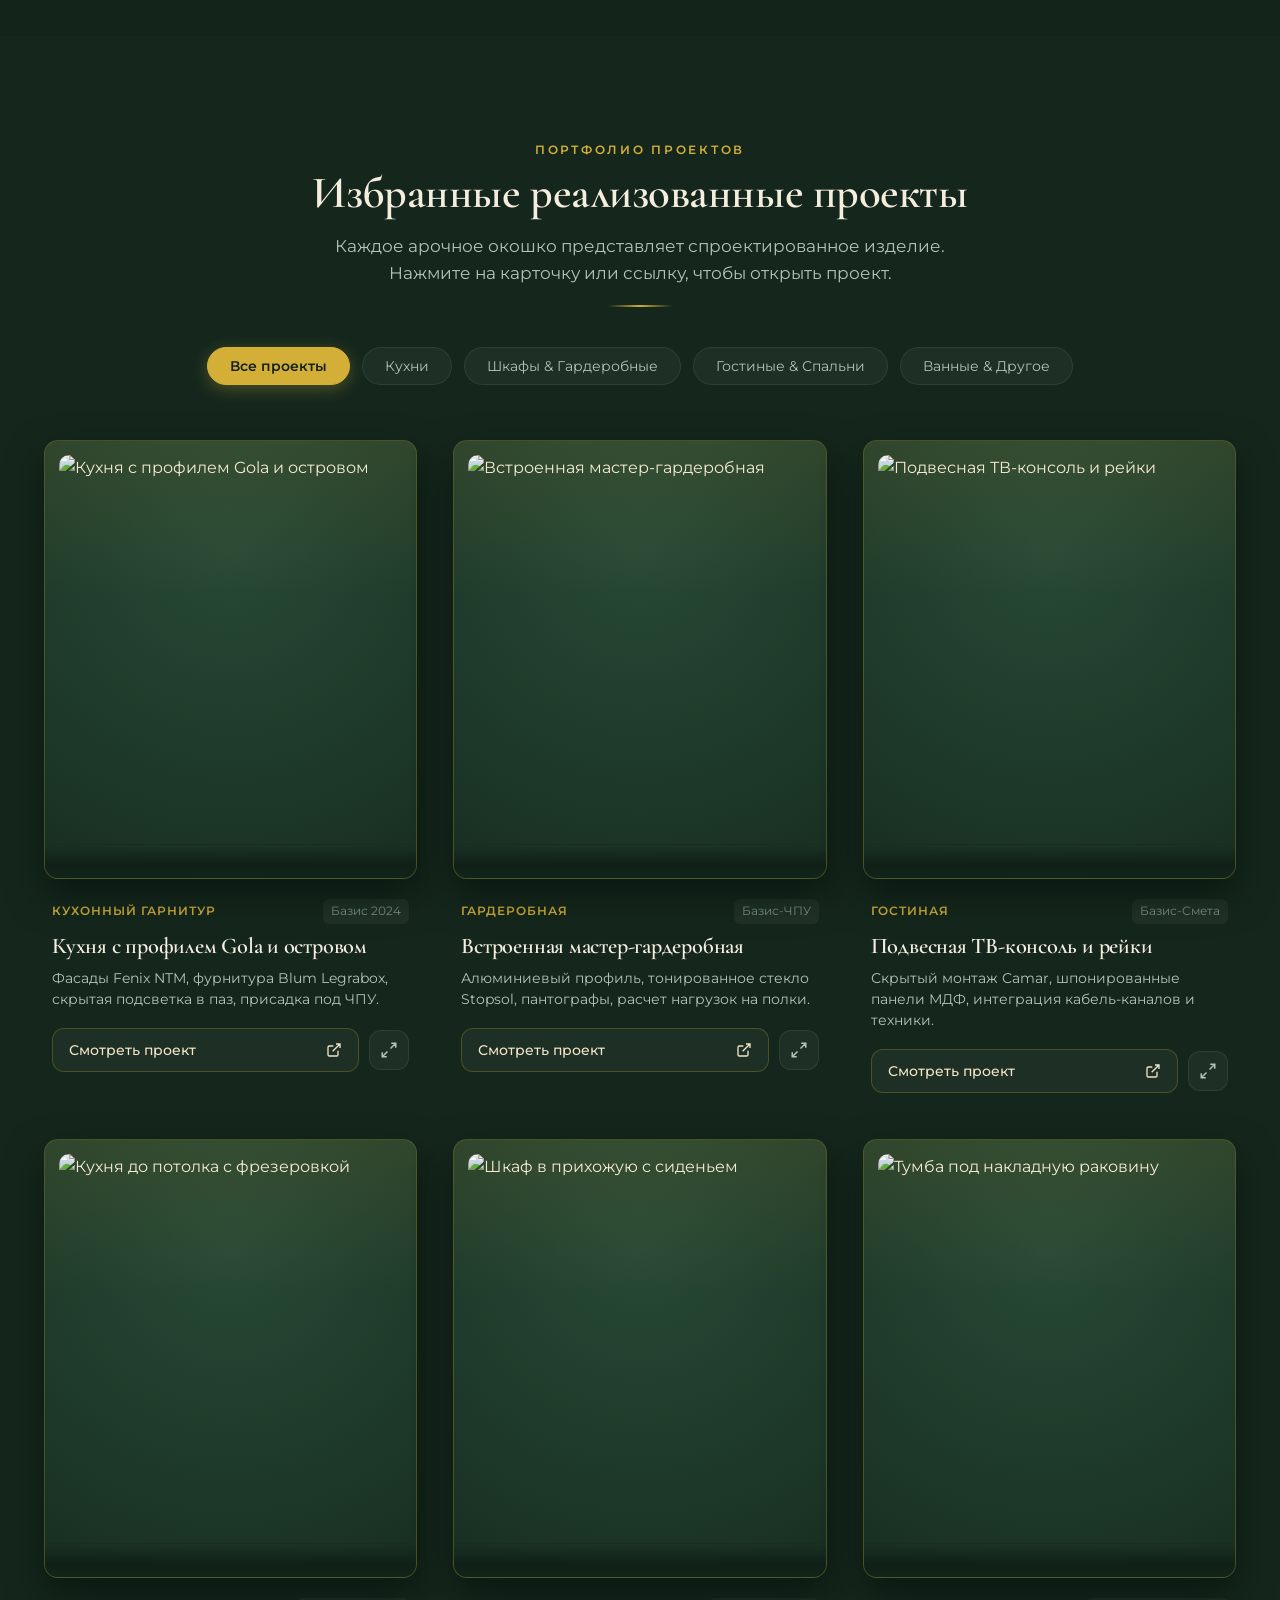
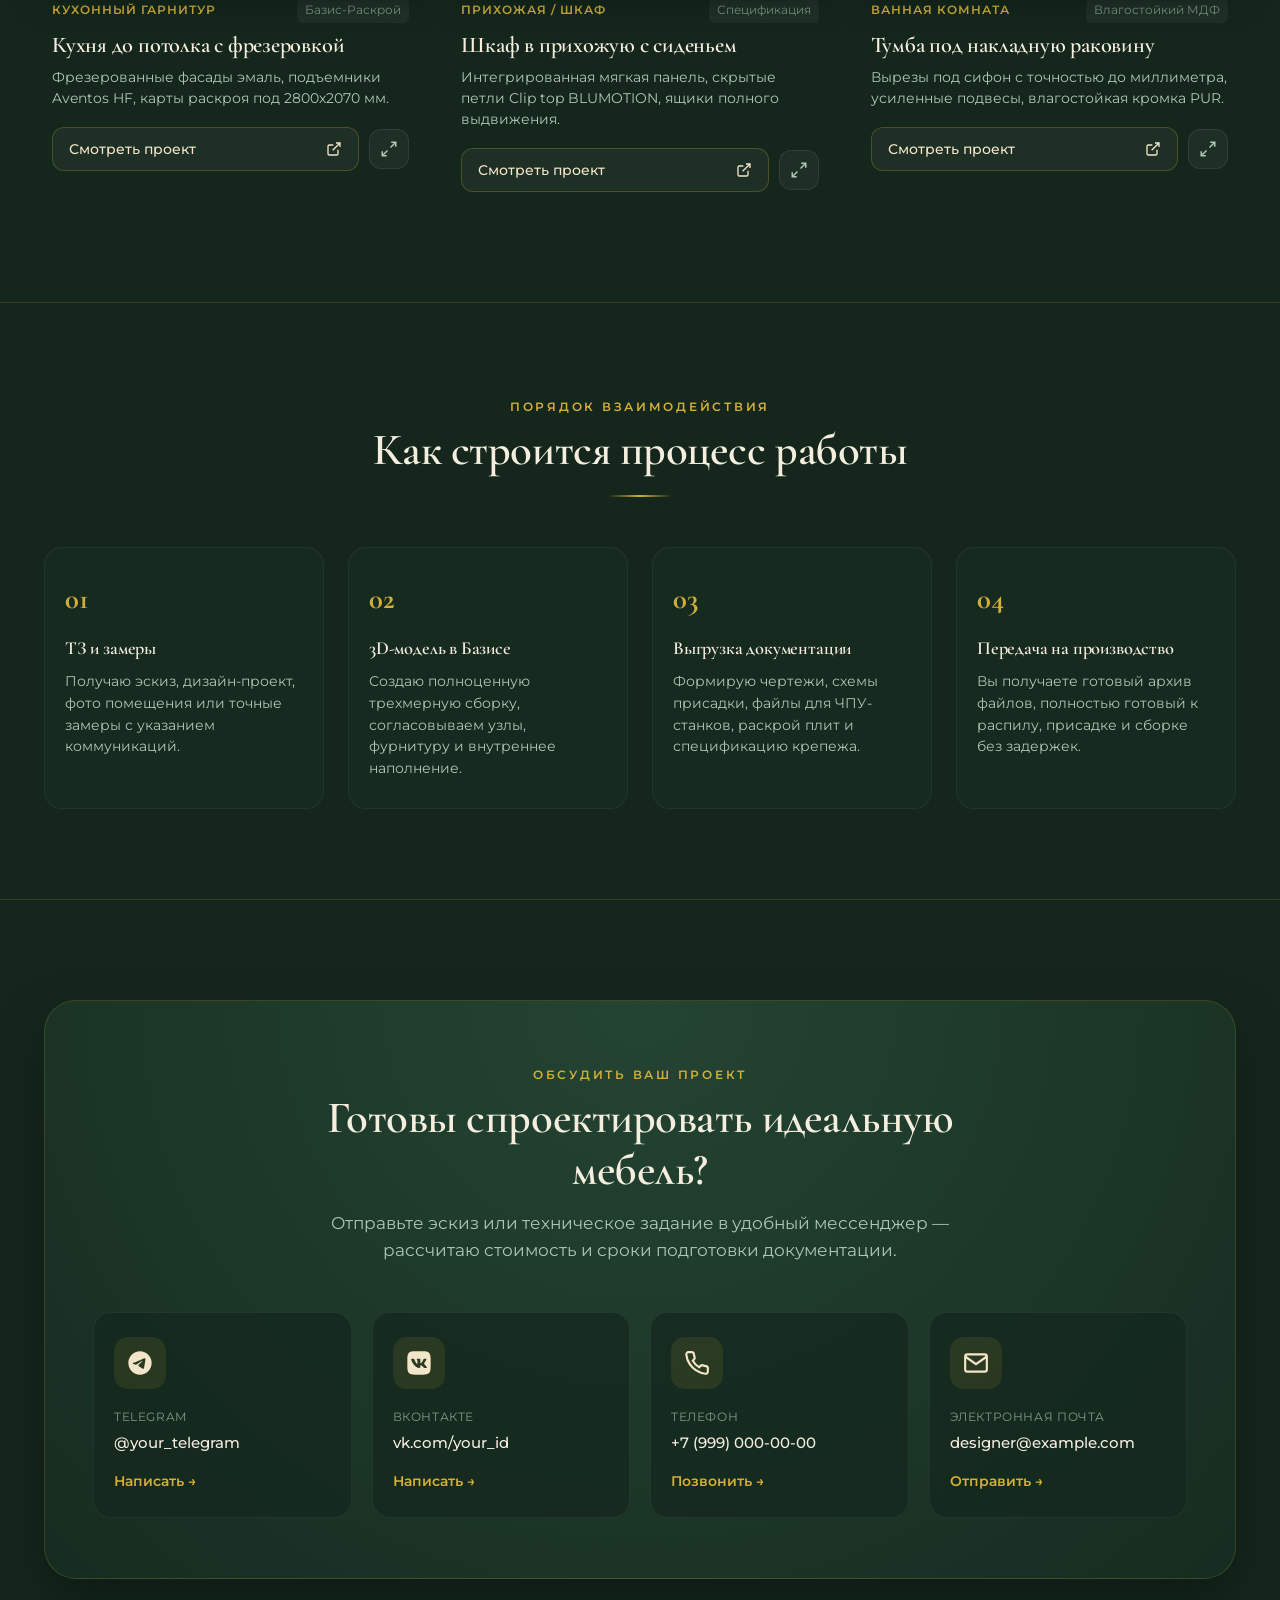
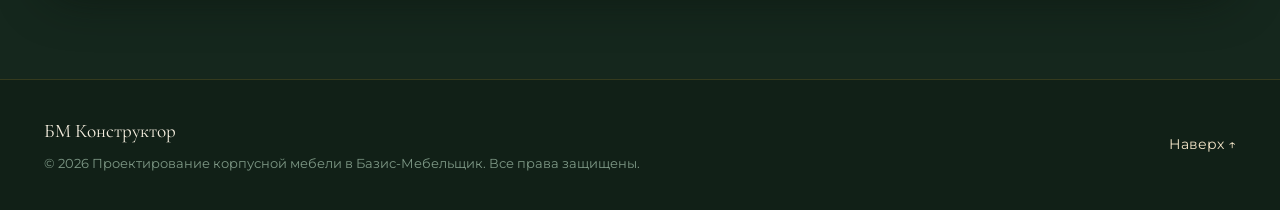
==== commit 5054326e: "Add files via upload" ====
--- a/index.html
+++ b/index.html
@@ -12,6 +12,16 @@
   <link href="https://fonts.googleapis.com/css2?family=Cormorant+Garamond:ital,wght@0,400;0,500;0,600;0,700;1,400&family=Montserrat:wght@300;400;500;600;700&display=swap" rel="stylesheet">
   
   <link rel="stylesheet" href="style.css">
+
+  <!-- Мгновенная предзагрузка данных профиля из кэша LocalStorage до первого рендера страницы -->
+  <script>
+    try {
+      var cachedSiteData = localStorage.getItem('mebel_portfolio_data');
+      if (cachedSiteData) {
+        window.__PRELOADED_DATA__ = JSON.parse(cachedSiteData);
+      }
+    } catch (e) {}
+  </script>
 </head>
 <body>
 
@@ -119,11 +129,25 @@
             <div class="arch-border-accent"></div>
             <div class="arch-inner-niche">
               <img 
-                src="https://images.unsplash.com/photo-1507003211169-0a1dd7228f2d?auto=format&fit=crop&w=800&q=80" 
+                src="data:image/svg+xml,%3Csvg xmlns='http://www.w3.org/2000/svg' viewBox='0 0 400 520'%3E%3Crect width='100%25' height='100%25' fill='%23172c21'/%3E%3C/svg%3E" 
                 alt="Конструктор мебели Базис-Мебельщик" 
                 class="profile-img"
                 id="profilePhoto"
               >
+              <script>
+                // Мгновенная подстановка фото из кэша еще до завершения парсинга страницы
+                (function() {
+                  try {
+                    var d = window.__PRELOADED_DATA__ || (function() {
+                      var s = localStorage.getItem('mebel_portfolio_data');
+                      return s ? JSON.parse(s) : null;
+                    })();
+                    if (d && d.profile && d.profile.photo) {
+                      document.getElementById('profilePhoto').src = d.profile.photo;
+                    }
+                  } catch (e) {}
+                })();
+              </script>
               <div class="profile-shadow-pedestal"></div>
             </div>
             
@@ -139,6 +163,34 @@
         </div>
 
       </div>
+
+      <!-- Мгновенное применение текстовых данных и ссылок профиля из кэша LocalStorage -->
+      <script>
+        (function() {
+          try {
+            var d = window.__PRELOADED_DATA__;
+            if (!d || !d.profile) return;
+            var p = d.profile;
+            if (p.badge) { var el = document.getElementById('profileBadgeText'); if (el) el.textContent = p.badge; }
+            if (p.title) { var el = document.getElementById('profileMainTitle'); if (el) el.innerHTML = p.title + ' <br><span class="italic-serif text-accent">высокой точности</span>'; }
+            if (p.subtitle) { var el = document.getElementById('profileSubtitleText'); if (el) el.textContent = p.subtitle; }
+            if (p.experience) { var el = document.getElementById('statExperience'); if (el) el.textContent = p.experience; }
+            if (p.projectsCount) { var el = document.getElementById('statProjects'); if (el) el.textContent = p.projectsCount; }
+            if (p.accuracy) { var el = document.getElementById('statAccuracy'); if (el) el.textContent = p.accuracy; }
+            if (p.status) { var el = document.getElementById('profileBadgeStatus'); if (el) el.textContent = p.status; }
+            if (p.statusSub) { var el = document.getElementById('profileBadgeSub'); if (el) el.textContent = p.statusSub; }
+            if (p.telegram) {
+              var t = document.getElementById('heroTelegramLink');
+              if (t) t.href = p.telegram;
+            }
+            var vk = p.vk || p.max || p.whatsapp;
+            if (vk) {
+              var v = document.getElementById('heroVkLink');
+              if (v) v.href = vk;
+            }
+          } catch (e) {}
+        })();
+      </script>
     </section>
 
     <!-- СЕКЦИЯ: ЧТО ВХОДИТ В ПРОЕКТИРОВАНИЕ -->
--- a/style.css
+++ b/style.css
@@ -478,6 +478,7 @@
   object-position: center top;
   filter: contrast(1.05) brightness(0.95);
   transition: transform 0.6s ease;
+  background-color: #172c21;
 }
 
 .profile-arch-frame:hover .profile-img {
